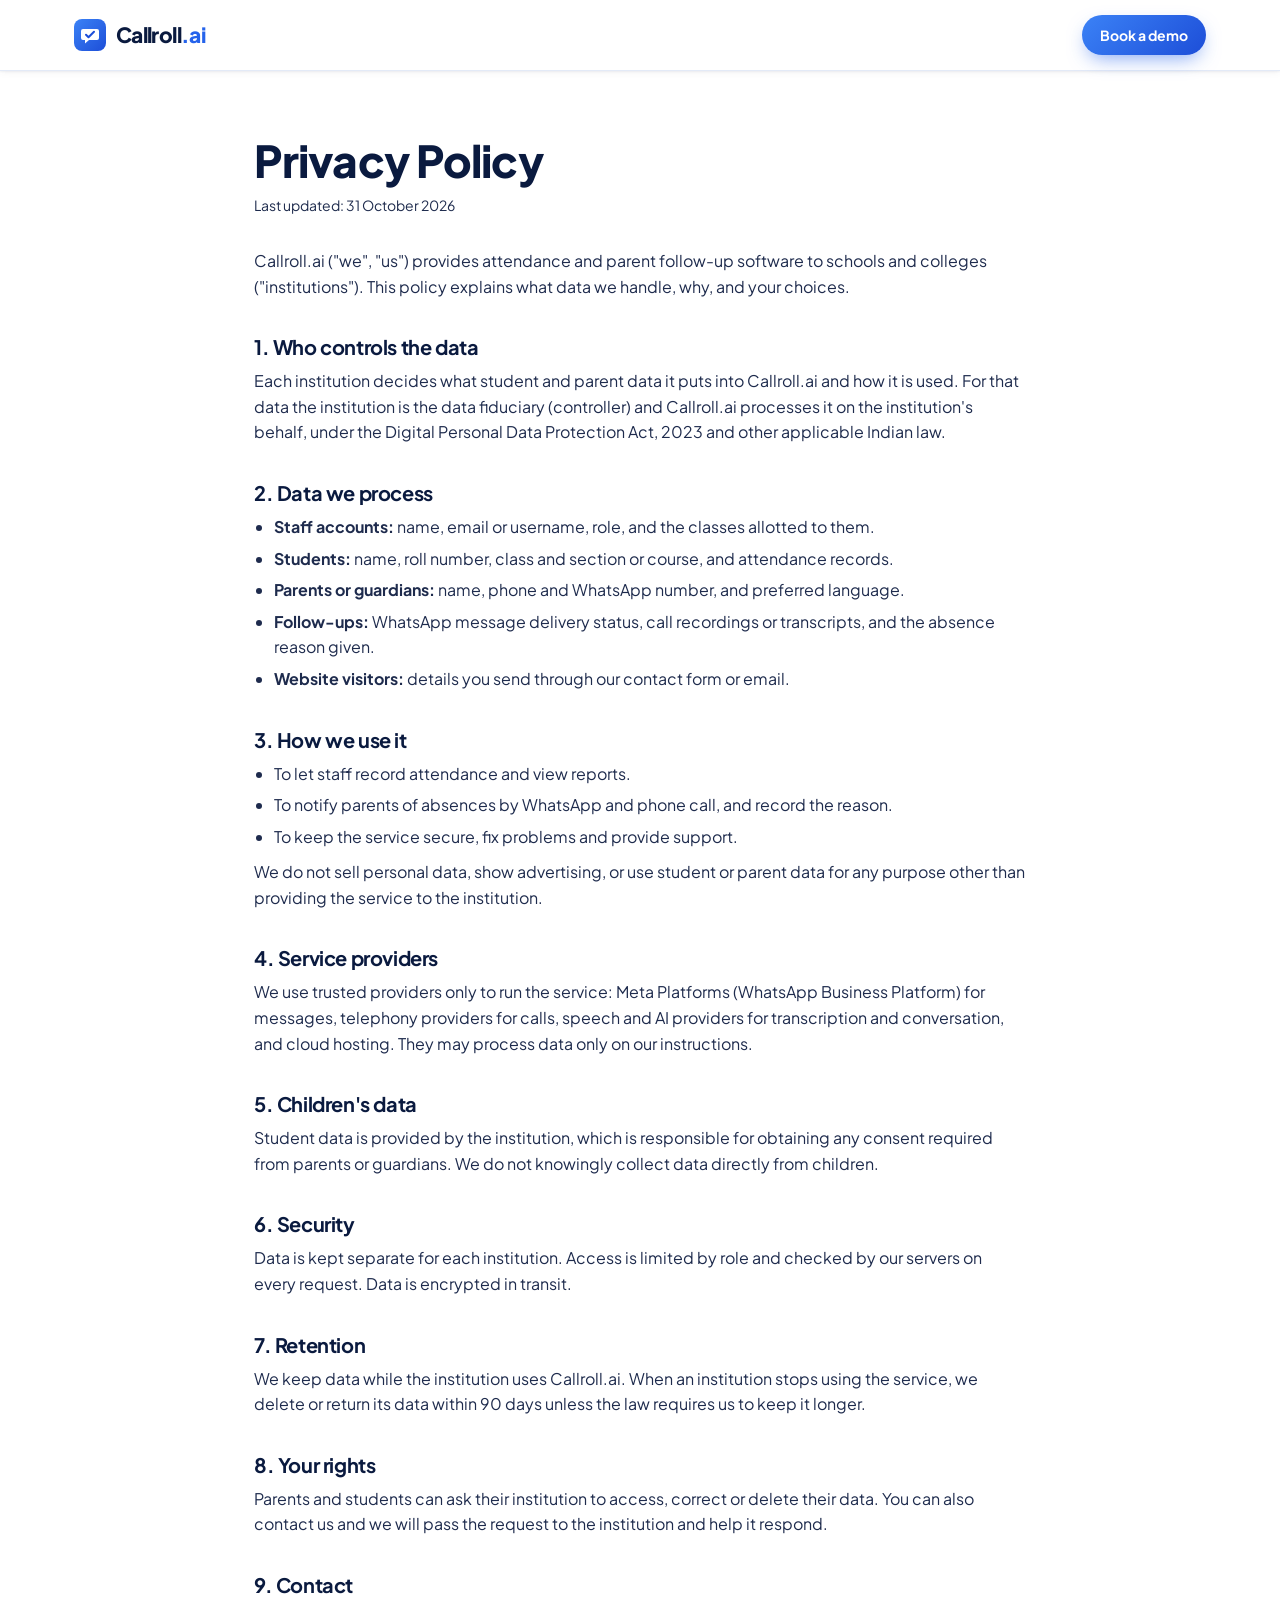
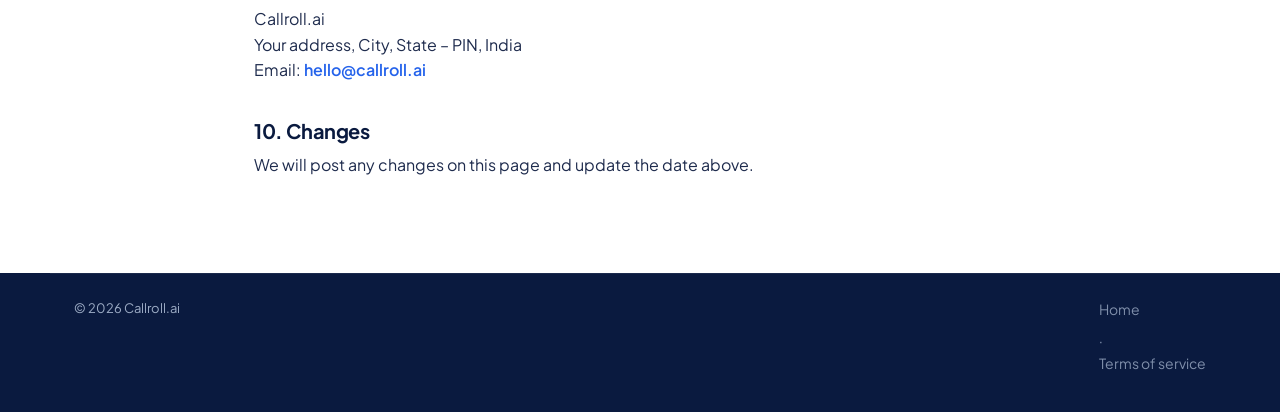
==== privacy.html @ e4a4cb66 "Add static marketing website with privacy and terms pages Co-Authored-By: Claude Opus 5.5 <noreply@a" ====
<!doctype html>
<html lang="en">
<head>
  <meta charset="utf-8">
  <meta name="viewport" content="width=device-width, initial-scale=1">
  <title>Privacy Policy — Callroll.ai</title>
  <meta name="description" content="How Callroll.ai collects, uses and protects data for schools, colleges, staff, students and parents.">
  <link rel="icon" href="favicon.svg" type="image/svg+xml">
  <link rel="preconnect" href="https://fonts.googleapis.com">
  <link rel="preconnect" href="https://fonts.gstatic.com" crossorigin>
  <link href="https://fonts.googleapis.com/css2?family=Plus+Jakarta+Sans:wght@400;500;600;700;800&display=swap" rel="stylesheet">
  <link rel="stylesheet" href="styles.css">
</head>
<body>
<header class="nav scrolled">
  <div class="container nav-inner">
    <a href="index.html" class="brand"><img src="favicon.svg" alt="" width="32" height="32"><span>Callroll<em>.ai</em></span></a>
    <a href="index.html#contact" class="btn btn-primary btn-sm">Book a demo</a>
  </div>
</header>

<main class="legal container narrow">
  <h1>Privacy Policy</h1>
  <p class="legal-date">Last updated: 31 October 2026</p>

  <p>Callroll.ai ("we", "us") provides attendance and parent follow-up software to schools and colleges ("institutions"). This policy explains what data we handle, why, and your choices.</p>

  <h2>1. Who controls the data</h2>
  <p>Each institution decides what student and parent data it puts into Callroll.ai and how it is used. For that data the institution is the data fiduciary (controller) and Callroll.ai processes it on the institution's behalf, under the Digital Personal Data Protection Act, 2023 and other applicable Indian law.</p>

  <h2>2. Data we process</h2>
  <ul>
    <li><b>Staff accounts:</b> name, email or username, role, and the classes allotted to them.</li>
    <li><b>Students:</b> name, roll number, class and section or course, and attendance records.</li>
    <li><b>Parents or guardians:</b> name, phone and WhatsApp number, and preferred language.</li>
    <li><b>Follow-ups:</b> WhatsApp message delivery status, call recordings or transcripts, and the absence reason given.</li>
    <li><b>Website visitors:</b> details you send through our contact form or email.</li>
  </ul>

  <h2>3. How we use it</h2>
  <ul>
    <li>To let staff record attendance and view reports.</li>
    <li>To notify parents of absences by WhatsApp and phone call, and record the reason.</li>
    <li>To keep the service secure, fix problems and provide support.</li>
  </ul>
  <p>We do not sell personal data, show advertising, or use student or parent data for any purpose other than providing the service to the institution.</p>

  <h2>4. Service providers</h2>
  <p>We use trusted providers only to run the service: Meta Platforms (WhatsApp Business Platform) for messages, telephony providers for calls, speech and AI providers for transcription and conversation, and cloud hosting. They may process data only on our instructions.</p>

  <h2>5. Children's data</h2>
  <p>Student data is provided by the institution, which is responsible for obtaining any consent required from parents or guardians. We do not knowingly collect data directly from children.</p>

  <h2>6. Security</h2>
  <p>Data is kept separate for each institution. Access is limited by role and checked by our servers on every request. Data is encrypted in transit.</p>

  <h2>7. Retention</h2>
  <p>We keep data while the institution uses Callroll.ai. When an institution stops using the service, we delete or return its data within 90 days unless the law requires us to keep it longer.</p>

  <h2>8. Your rights</h2>
  <p>Parents and students can ask their institution to access, correct or delete their data. You can also contact us and we will pass the request to the institution and help it respond.</p>

  <h2>9. Contact</h2>
  <p>Callroll.ai<br>
  Your address, City, State – PIN, India<br>
  Email: <a href="mailto:hello@callroll.ai">hello@callroll.ai</a></p>

  <h2>10. Changes</h2>
  <p>We will post any changes on this page and update the date above.</p>
</main>

<footer class="footer">
  <div class="container footer-bottom">
    <span>© 2026 Callroll.ai</span>
    <span><a href="index.html">Home</a> · <a href="terms.html">Terms of service</a></span>
  </div>
</footer>
</body>
</html>
---- styles.css ----
/* ============================================================
   Callroll.ai — blue & white
   ============================================================ */

:root {
  --navy: #0a1a3f;
  --ink: #1e2b4d;
  --muted: #5b6b8c;
  --line: #e3eaf7;
  --blue-900: #0b2a6f;
  --blue-700: #1d4ed8;
  --blue-600: #2563eb;
  --blue-500: #3b82f6;
  --blue-300: #93c5fd;
  --blue-100: #dbeafe;
  --blue-50: #eff6ff;
  --white: #ffffff;
  --radius: 18px;
  --radius-sm: 12px;
  --shadow-sm: 0 1px 2px rgba(10, 26, 63, .06), 0 2px 8px rgba(10, 26, 63, .04);
  --shadow: 0 10px 30px -10px rgba(29, 78, 216, .25), 0 4px 12px rgba(10, 26, 63, .06);
  --shadow-lg: 0 30px 60px -20px rgba(29, 78, 216, .35), 0 10px 24px rgba(10, 26, 63, .08);
  --ease: cubic-bezier(.2, .7, .2, 1);
  font-family: "Plus Jakarta Sans", system-ui, -apple-system, "Segoe UI", Roboto, sans-serif;
  color: var(--ink);
}

*, *::before, *::after { box-sizing: border-box; }

html { scroll-behavior: smooth; scroll-padding-top: 80px; }

body {
  margin: 0;
  background: var(--white);
  font-size: 16px;
  line-height: 1.6;
  -webkit-font-smoothing: antialiased;
  overflow-x: hidden;
}

img { max-width: 100%; display: block; }
a { color: inherit; text-decoration: none; }
h1, h2, h3, h4 { color: var(--navy); margin: 0; line-height: 1.15; letter-spacing: -.02em; }
p { margin: 0; }
button { font: inherit; cursor: pointer; }

:focus-visible { outline: 3px solid var(--blue-300); outline-offset: 2px; border-radius: 8px; }

.container { width: 100%; max-width: 1180px; margin: 0 auto; padding: 0 24px; }
.container.narrow { max-width: 820px; }

/* ---------- Buttons ---------- */

.btn {
  display: inline-flex; align-items: center; justify-content: center; gap: 8px;
  border: 0; border-radius: 999px; font-weight: 700;
  padding: 12px 22px; font-size: 15px;
  transition: transform .2s var(--ease), box-shadow .2s var(--ease), background .2s;
  white-space: nowrap;
}
.btn:hover { transform: translateY(-2px); }
.btn-sm { padding: 9px 18px; font-size: 14px; }
.btn-lg { padding: 15px 28px; font-size: 16px; }
.btn-block { width: 100%; }
.btn-primary {
  background: linear-gradient(135deg, var(--blue-500), var(--blue-700));
  color: var(--white);
  box-shadow: 0 8px 20px -6px rgba(37, 99, 235, .6);
}
.btn-primary:hover { box-shadow: 0 14px 28px -8px rgba(37, 99, 235, .7); }
.btn-primary:disabled { opacity: .5; cursor: not-allowed; transform: none; }
.btn-ghost { background: var(--white); color: var(--blue-700); box-shadow: inset 0 0 0 1.5px var(--blue-100); }
.btn-ghost:hover { box-shadow: inset 0 0 0 1.5px var(--blue-300); }
.btn-white { background: var(--white); color: var(--blue-700); }
.btn-white:hover { box-shadow: 0 12px 24px -10px rgba(0, 0, 0, .35); }

.link-btn { background: none; border: 0; color: var(--blue-600); font-weight: 600; font-size: 14px; padding: 4px 8px; }
.text-link { color: var(--blue-600); font-weight: 700; display: inline-block; margin-top: 20px; }
.text-link:hover { text-decoration: underline; }

/* ---------- Nav ---------- */

.nav {
  position: sticky; top: 0; z-index: 50;
  background: rgba(255, 255, 255, .8);
  backdrop-filter: saturate(180%) blur(14px);
  -webkit-backdrop-filter: saturate(180%) blur(14px);
  border-bottom: 1px solid transparent;
  transition: border-color .3s, box-shadow .3s;
}
.nav.scrolled { border-color: var(--line); box-shadow: var(--shadow-sm); }
.nav-inner { display: flex; align-items: center; justify-content: space-between; height: 70px; }

.brand { display: inline-flex; align-items: center; gap: 10px; font-weight: 800; font-size: 21px; color: var(--navy); letter-spacing: -.03em; }
.brand.light { color: var(--white); }

.nav-links { display: flex; align-items: center; gap: 28px; }
.nav-links a:not(.btn) { font-size: 15px; font-weight: 600; color: var(--muted); transition: color .2s; }
.nav-links a:not(.btn):hover { color: var(--blue-700); }

.nav-toggle { display: none; background: none; border: 0; width: 42px; height: 42px; padding: 10px; flex-direction: column; justify-content: space-between; }
.nav-toggle span { display: block; height: 2px; background: var(--navy); border-radius: 2px; transition: transform .3s, opacity .3s; }
.nav-toggle[aria-expanded="true"] span:nth-child(1) { transform: translateY(9px) rotate(45deg); }
.nav-toggle[aria-expanded="true"] span:nth-child(2) { opacity: 0; }
.nav-toggle[aria-expanded="true"] span:nth-child(3) { transform: translateY(-9px) rotate(-45deg); }

/* ---------- Hero ---------- */

.hero { position: relative; padding: 72px 0 96px; overflow: hidden; }
.hero-bg {
  position: absolute; inset: 0; z-index: -1;
  background:
    radial-gradient(600px 400px at 85% 20%, rgba(59, 130, 246, .18), transparent 70%),
    radial-gradient(500px 360px at 10% 90%, rgba(147, 197, 253, .25), transparent 70%),
    linear-gradient(var(--white), var(--blue-50));
}
.hero-bg::after {
  content: ""; position: absolute; inset: 0;
  background-image:
    linear-gradient(rgba(29, 78, 216, .06) 1px, transparent 1px),
    linear-gradient(90deg, rgba(29, 78, 216, .06) 1px, transparent 1px);
  background-size: 44px 44px;
  mask-image: radial-gradient(ellipse at 60% 40%, #000 30%, transparent 75%);
  -webkit-mask-image: radial-gradient(ellipse at 60% 40%, #000 30%, transparent 75%);
}

.hero-grid { display: grid; grid-template-columns: 1.1fr .9fr; gap: 56px; align-items: center; }

.eyebrow {
  display: inline-flex; align-items: center; gap: 8px;
  padding: 7px 14px; border-radius: 999px;
  background: var(--white); color: var(--blue-700);
  font-size: 13px; font-weight: 700; letter-spacing: .02em;
  box-shadow: inset 0 0 0 1px var(--blue-100), var(--shadow-sm);
}
.eyebrow .dot { width: 8px; height: 8px; border-radius: 50%; background: var(--blue-500); box-shadow: 0 0 0 0 rgba(59, 130, 246, .6); animation: pulse 2s infinite; }

.hero h1 { font-size: clamp(38px, 5.6vw, 64px); font-weight: 800; margin: 22px 0 20px; letter-spacing: -.035em; }
.grad { background: linear-gradient(120deg, var(--blue-500), var(--blue-700) 60%, var(--blue-900)); -webkit-background-clip: text; background-clip: text; color: transparent; }
.lead { font-size: 18px; color: var(--muted); max-width: 540px; }

.hero-actions { display: flex; flex-wrap: wrap; gap: 12px; margin: 32px 0 28px; }

.hero-points { list-style: none; padding: 0; margin: 0; display: grid; gap: 10px; }
.hero-points li { display: flex; align-items: center; gap: 10px; font-size: 15px; font-weight: 600; color: var(--ink); }
.hero-points svg { width: 20px; height: 20px; flex: none; padding: 3px; border-radius: 50%; background: var(--blue-100); fill: none; stroke: var(--blue-700); stroke-width: 3; stroke-linecap: round; stroke-linejoin: round; }

/* Phone */

.hero-visual { position: relative; display: flex; justify-content: center; padding: 30px 0; }

.phone {
  width: 300px; border-radius: 42px; padding: 12px;
  background: var(--navy);
  box-shadow: var(--shadow-lg), inset 0 0 0 2px #1f3466;
  position: relative;
}
.phone-notch { position: absolute; top: 18px; left: 50%; transform: translateX(-50%); width: 90px; height: 22px; background: var(--navy); border-radius: 999px; z-index: 2; }
.phone-head {
  display: flex; align-items: center; gap: 10px;
  background: var(--blue-700); color: var(--white);
  padding: 44px 16px 14px; border-radius: 32px 32px 0 0;
}
.phone-head img { border-radius: 50%; background: var(--white); }
.phone-head strong { display: block; font-size: 14px; }
.phone-head small { font-size: 11px; opacity: .8; }
.phone-body {
  background: var(--blue-50);
  background-image: radial-gradient(rgba(29, 78, 216, .07) 1px, transparent 1px);
  background-size: 14px 14px;
  border-radius: 0 0 32px 32px;
  padding: 14px 12px 22px; min-height: 380px;
  display: flex; flex-direction: column; gap: 10px;
}
.chat-day { align-self: center; font-size: 11px; font-weight: 700; color: var(--muted); background: var(--white); padding: 3px 10px; border-radius: 999px; }

.bubble {
  max-width: 88%; padding: 10px 12px 18px; border-radius: 14px;
  font-size: 13px; line-height: 1.45; position: relative;
  box-shadow: var(--shadow-sm);
}
.bubble.in { align-self: flex-start; background: var(--white); border-top-left-radius: 4px; }
.bubble.out { align-self: flex-end; background: var(--blue-600); color: var(--white); border-top-right-radius: 4px; }
.bubble .meta { position: absolute; right: 10px; bottom: 4px; font-size: 10px; opacity: .7; }
.bubble .ticks { color: var(--blue-500); font-weight: 700; }
.bubble.out .meta { opacity: .85; }

.call-card {
  display: flex; align-items: center; gap: 10px;
  background: var(--white); border-radius: 16px; padding: 10px 12px;
  box-shadow: var(--shadow);
}
.call-avatar { position: relative; width: 38px; height: 38px; border-radius: 50%; background: var(--blue-600); display: grid; place-items: center; flex: none; }
.call-avatar svg { width: 18px; height: 18px; fill: var(--white); position: relative; z-index: 1; }
.ring { position: absolute; inset: 0; border-radius: 50%; border: 2px solid var(--blue-500); animation: ring 1.6s infinite; }
.call-text strong { display: block; font-size: 13px; color: var(--navy); }
.call-text small { font-size: 11px; color: var(--muted); }
.wave { margin-left: auto; display: flex; align-items: center; gap: 3px; height: 22px; }
.wave i { width: 3px; height: 100%; background: var(--blue-500); border-radius: 3px; animation: wave 1s infinite ease-in-out; }
.wave i:nth-child(2) { animation-delay: .1s; }
.wave i:nth-child(3) { animation-delay: .2s; }
.wave i:nth-child(4) { animation-delay: .3s; }
.wave i:nth-child(5) { animation-delay: .4s; }

.float-card {
  position: absolute; z-index: 3;
  display: flex; align-items: center; gap: 10px;
  background: var(--white); border-radius: 14px; padding: 10px 14px;
  box-shadow: var(--shadow);
}
.float-card strong { display: block; font-size: 13px; color: var(--navy); }
.float-card small { font-size: 12px; color: var(--muted); }
.fc-icon { width: 34px; height: 34px; border-radius: 10px; background: var(--blue-100); color: var(--blue-700); display: grid; place-items: center; font-weight: 800; font-size: 13px; }
.fc-icon.check { background: var(--blue-600); color: var(--white); font-size: 16px; }
.float-a { top: 0; left: -40px; }
.float-b { bottom: 0; right: -40px; }

/* Sequenced items (hero loop) */
[data-seq] { transition: opacity .5s var(--ease), transform .5s var(--ease); }
.hero-visual.playing [data-seq] { opacity: 0; transform: translateY(12px) scale(.98); }
.hero-visual.playing [data-seq].shown { opacity: 1; transform: none; }

/* ---------- Sections ---------- */

.section { padding: 104px 0; position: relative; }
.section-tint { background: var(--blue-50); }
.section-dark {
  background:
    radial-gradient(700px 400px at 90% 0%, rgba(59, 130, 246, .35), transparent 70%),
    radial-gradient(600px 400px at 0% 100%, rgba(37, 99, 235, .3), transparent 70%),
    var(--navy);
  color: var(--blue-100);
}

.section-head { text-align: center; max-width: 720px; margin: 0 auto 56px; }
.section-head h2 { font-size: clamp(30px, 4vw, 44px); font-weight: 800; }
.section-head p { margin-top: 14px; font-size: 18px; color: var(--muted); }
.section-head.light h2 { color: var(--white); }
.section-head.light p { color: var(--blue-100); }
.kicker { display: inline-block; font-size: 13px; font-weight: 800; letter-spacing: .12em; text-transform: uppercase; color: var(--blue-600); margin-bottom: 14px; }
.section-head.light .kicker { color: var(--blue-300); }

.pill { display: inline-flex; align-items: center; padding: 3px 10px; border-radius: 999px; font-size: 12px; font-weight: 700; background: var(--blue-50); color: var(--blue-700); box-shadow: inset 0 0 0 1px var(--blue-100); }
.pill.on { background: var(--blue-600); color: var(--white); box-shadow: none; }
.muted { color: var(--muted); }

/* ---------- Switch (segmented) ---------- */

.switch {
  position: relative; display: inline-grid; grid-auto-flow: column; grid-auto-columns: 1fr;
  background: var(--white); border-radius: 999px; padding: 5px;
  box-shadow: inset 0 0 0 1px var(--line), var(--shadow-sm);
  margin: 0 auto 36px;
}
.switch button { position: relative; z-index: 1; border: 0; background: none; padding: 10px 22px; border-radius: 999px; font-weight: 700; font-size: 15px; color: var(--muted); transition: color .3s; }
.switch button.active { color: var(--white); }
.switch-pill { position: absolute; top: 5px; bottom: 5px; left: 5px; width: calc(50% - 5px); border-radius: 999px; background: linear-gradient(135deg, var(--blue-500), var(--blue-700)); transition: transform .4s var(--ease); box-shadow: 0 6px 14px -4px rgba(37, 99, 235, .55); }
.switch.right .switch-pill { transform: translateX(100%); }
.switch.wide button { min-width: 140px; }

.compare, .portals { text-align: center; }

/* ---------- Before / after ---------- */

.compare-grid { display: grid; grid-template-columns: repeat(3, 1fr); gap: 20px; text-align: left; animation: fadeUp .5s var(--ease); }
.compare-item { background: var(--white); border-radius: var(--radius); padding: 28px; box-shadow: var(--shadow-sm); border: 1px solid var(--line); }
.ci-num { display: block; font-size: 30px; font-weight: 800; color: var(--muted); letter-spacing: -.02em; margin-bottom: 8px; }
.compare-item p { color: var(--muted); }
.compare-item.good { border-color: var(--blue-100); box-shadow: var(--shadow); }
.compare-item.good .ci-num { color: var(--blue-700); }
.compare-item.good p { color: var(--ink); }
.is-hidden { display: none !important; }

/* ---------- Workflow ---------- */

.flow { display: grid; grid-template-columns: 340px 1fr; gap: 28px; align-items: stretch; }
.flow-steps { display: grid; gap: 12px; align-content: start; }
.flow-step {
  position: relative; overflow: hidden;
  display: flex; align-items: center; gap: 14px; text-align: left;
  background: var(--white); border: 1px solid var(--line); border-radius: var(--radius-sm);
  padding: 16px 18px; transition: border-color .3s, box-shadow .3s, transform .3s var(--ease);
}
.flow-step:hover { transform: translateX(4px); }
.flow-step.active { border-color: var(--blue-300); box-shadow: var(--shadow); }
.fs-num { width: 36px; height: 36px; flex: none; border-radius: 10px; display: grid; place-items: center; font-weight: 800; background: var(--blue-50); color: var(--blue-700); transition: background .3s, color .3s; }
.flow-step.active .fs-num { background: var(--blue-600); color: var(--white); }
.fs-text strong { display: block; color: var(--navy); font-size: 16px; }
.fs-text small { color: var(--muted); font-size: 13px; }
.fs-bar { position: absolute; left: 0; bottom: 0; height: 3px; width: 100%; background: transparent; }
.fs-bar i { display: block; height: 100%; width: 0; background: linear-gradient(90deg, var(--blue-500), var(--blue-700)); }
.flow-step.active .fs-bar i { animation: fill var(--step-ms, 5000ms) linear forwards; }
.flow.paused .flow-step.active .fs-bar i { animation: none; width: 100%; }

.flow-stage { position: relative; background: linear-gradient(160deg, var(--blue-50), var(--white)); border: 1px solid var(--line); border-radius: 24px; padding: 36px; min-height: 380px; overflow: hidden; }
.flow-panel { display: none; grid-template-columns: 1fr 1fr; gap: 32px; align-items: center; height: 100%; }
.flow-panel.active { display: grid; animation: fadeUp .5s var(--ease); }
.panel-copy h3 { font-size: 24px; font-weight: 800; margin-bottom: 12px; }
.panel-copy p { color: var(--muted); }

.mock { background: var(--white); border-radius: var(--radius); box-shadow: var(--shadow); padding: 18px; border: 1px solid var(--line); }
.mock-top { display: flex; justify-content: space-between; align-items: baseline; margin-bottom: 12px; }
.mock-top strong { color: var(--navy); }
.mock-top span { font-size: 12px; color: var(--muted); }

.reg-row { display: flex; justify-content: space-between; align-items: center; padding: 10px 0; border-top: 1px solid var(--line); font-size: 14px; font-weight: 600; }
.st { font-style: normal; font-size: 12px; font-weight: 700; padding: 3px 10px; border-radius: 999px; }
.st.p { background: var(--blue-50); color: var(--blue-700); }
.st.a { background: var(--blue-700); color: var(--white); }
.st.l { background: var(--blue-100); color: var(--blue-900); }
.mock-save { margin-top: 12px; text-align: center; padding: 10px; border-radius: 10px; background: var(--blue-600); color: var(--white); font-weight: 700; font-size: 14px; }

.mock-wa { background: var(--blue-50); }
.bubble.static { max-width: 100%; }
.wa-status { display: flex; gap: 6px; margin-top: 14px; }

.mock-call { display: flex; flex-direction: column; align-items: center; gap: 18px; }
.call-big { position: relative; width: 72px; height: 72px; border-radius: 50%; background: var(--blue-600); display: grid; place-items: center; }
.call-big svg { width: 30px; height: 30px; fill: var(--white); position: relative; z-index: 1; }
.ring.big { border-width: 3px; }
.script { width: 100%; display: grid; gap: 8px; font-size: 14px; }
.script p { padding: 10px 12px; border-radius: 12px; }
.script .ai { background: var(--blue-50); }
.script .pa { background: var(--blue-600); color: var(--white); }

.dash-row { display: flex; justify-content: space-between; align-items: center; gap: 12px; padding: 12px 0; border-top: 1px solid var(--line); }
.dash-row b { display: block; font-size: 14px; color: var(--navy); }
.dash-row small { font-size: 12px; color: var(--muted); }
.dash-reason { display: flex; flex-direction: column; align-items: flex-end; gap: 4px; font-size: 13px; font-weight: 600; text-align: right; }

/* ---------- Live demo ---------- */

.demo { display: grid; grid-template-columns: .85fr 1.15fr; gap: 24px; }
.demo-card { background: var(--white); color: var(--ink); border-radius: 24px; padding: 24px; box-shadow: 0 30px 60px -20px rgba(0, 0, 0, .5); }
.demo-head { display: flex; justify-content: space-between; align-items: center; margin-bottom: 16px; }
.demo-head strong { display: block; color: var(--navy); font-size: 18px; }
.demo-head small { color: var(--muted); font-size: 13px; }
.demo-stats { display: flex; gap: 8px; }
.demo-stats span { background: var(--blue-50); padding: 6px 12px; border-radius: 10px; font-size: 13px; color: var(--muted); }
.demo-stats b { color: var(--blue-700); font-size: 16px; }

.demo-register { list-style: none; padding: 0; margin: 0 0 16px; display: grid; gap: 8px; }
.demo-register button {
  width: 100%; display: flex; align-items: center; justify-content: space-between; gap: 10px;
  padding: 12px 14px; border-radius: 12px; border: 1px solid var(--line); background: var(--white);
  text-align: left; transition: all .2s var(--ease);
}
.demo-register button:hover { border-color: var(--blue-300); }
.demo-register button[aria-pressed="true"] { background: var(--blue-50); border-color: var(--blue-500); }
.demo-register button:disabled { cursor: default; }
.who { display: flex; align-items: center; gap: 10px; }
.avatar { width: 34px; height: 34px; border-radius: 50%; display: grid; place-items: center; font-size: 13px; font-weight: 800; background: var(--blue-100); color: var(--blue-700); flex: none; }
.who b { display: block; font-size: 14px; color: var(--navy); }
.who small { font-size: 12px; color: var(--muted); }
.toggle-st { font-size: 12px; font-weight: 700; padding: 4px 12px; border-radius: 999px; background: var(--blue-50); color: var(--blue-700); min-width: 70px; text-align: center; transition: all .2s; }
[aria-pressed="true"] .toggle-st { background: var(--blue-700); color: var(--white); }

.demo-hint { text-align: center; font-size: 13px; color: var(--muted); margin-top: 10px; min-height: 20px; }
.demo-note { text-align: center; font-size: 13px; color: var(--blue-300); margin-top: 20px; }

.demo-cases { list-style: none; padding: 0; margin: 0; display: grid; gap: 10px; }
.demo-empty { text-align: center; color: var(--muted); padding: 60px 20px; border: 2px dashed var(--line); border-radius: 16px; font-size: 14px; }

.case { border: 1px solid var(--line); border-radius: 16px; padding: 14px 16px; animation: fadeUp .4s var(--ease); }
.case-top { display: flex; justify-content: space-between; align-items: center; gap: 10px; }
.case-status { font-size: 12px; font-weight: 700; padding: 4px 10px; border-radius: 999px; background: var(--blue-50); color: var(--blue-700); white-space: nowrap; display: inline-flex; align-items: center; gap: 6px; }
.case-status.live::before { content: ""; width: 7px; height: 7px; border-radius: 50%; background: var(--blue-500); animation: pulse 1.4s infinite; }
.case-status.done { background: var(--blue-600); color: var(--white); }
.case-status.warn { background: var(--white); color: var(--blue-900); box-shadow: inset 0 0 0 1.5px var(--blue-300); }

.track { display: grid; grid-template-columns: repeat(4, 1fr); gap: 6px; margin: 12px 0 4px; }
.track span { height: 6px; border-radius: 6px; background: var(--line); position: relative; overflow: hidden; }
.track span.on::after { content: ""; position: absolute; inset: 0; background: linear-gradient(90deg, var(--blue-500), var(--blue-700)); animation: grow .5s var(--ease); transform-origin: left; }
.track-labels { display: grid; grid-template-columns: repeat(4, 1fr); gap: 6px; font-size: 11px; color: var(--muted); font-weight: 600; }

.case-result { margin-top: 12px; padding: 12px; background: var(--blue-50); border-radius: 12px; font-size: 13px; animation: fadeUp .4s var(--ease); }
.case-result q { display: block; font-style: italic; color: var(--ink); }
.case-result small { display: block; color: var(--muted); margin-top: 4px; }
.case-result b { color: var(--blue-700); }
.case-result .btn { margin-top: 10px; }

/* ---------- Features ---------- */

.features { display: grid; grid-template-columns: repeat(4, 1fr); gap: 20px; }
.feature {
  background: var(--white); border: 1px solid var(--line); border-radius: var(--radius);
  padding: 26px; transition: transform .3s var(--ease), box-shadow .3s, border-color .3s;
}
.feature:hover { transform: translateY(-6px); box-shadow: var(--shadow); border-color: var(--blue-100); }
.f-icon { width: 48px; height: 48px; border-radius: 14px; display: grid; place-items: center; background: linear-gradient(135deg, var(--blue-50), var(--blue-100)); margin-bottom: 18px; transition: background .3s; }
.f-icon svg { width: 24px; height: 24px; fill: none; stroke: var(--blue-700); stroke-width: 2; stroke-linecap: round; stroke-linejoin: round; transition: stroke .3s; }
.feature:hover .f-icon { background: linear-gradient(135deg, var(--blue-500), var(--blue-700)); }
.feature:hover .f-icon svg { stroke: var(--white); }
.feature h3 { font-size: 18px; font-weight: 700; margin-bottom: 8px; }
.feature p { color: var(--muted); font-size: 15px; }

/* ---------- Portals & roles ---------- */

.portal-card { max-width: 820px; margin: 0 auto; background: var(--white); border-radius: 24px; padding: 12px 32px; box-shadow: var(--shadow); text-align: left; animation: fadeUp .5s var(--ease); }
.portal-card dl { margin: 0; }
.portal-card dl > div { display: grid; grid-template-columns: 200px 1fr; gap: 20px; padding: 18px 0; border-top: 1px solid var(--line); align-items: center; }
.portal-card dl > div:first-child { border-top: 0; }
.portal-card dt { font-weight: 700; color: var(--muted); font-size: 14px; }
.portal-card dd { margin: 0; font-weight: 600; color: var(--navy); display: flex; flex-wrap: wrap; gap: 6px; }

.roles { display: grid; grid-template-columns: repeat(3, 1fr); gap: 20px; margin-top: 64px; }
.role { background: var(--white); border-radius: var(--radius); padding: 28px; border: 1px solid var(--line); }
.role-tag { display: inline-block; font-size: 12px; font-weight: 800; text-transform: uppercase; letter-spacing: .08em; color: var(--blue-700); background: var(--blue-50); padding: 5px 10px; border-radius: 8px; margin-bottom: 14px; }
.role h3 { font-size: 20px; margin-bottom: 14px; }
.role ul { list-style: none; padding: 0; margin: 0; display: grid; gap: 10px; }
.role li { position: relative; padding-left: 24px; color: var(--muted); font-size: 15px; }
.role li::before { content: ""; position: absolute; left: 0; top: 8px; width: 12px; height: 7px; border-left: 2.5px solid var(--blue-600); border-bottom: 2.5px solid var(--blue-600); transform: rotate(-45deg); }

/* ---------- Trust ---------- */

.trust { display: grid; grid-template-columns: .9fr 1.1fr; gap: 56px; align-items: center; }
.trust-copy h2 { font-size: clamp(30px, 4vw, 42px); font-weight: 800; margin-bottom: 14px; }
.trust-copy p { color: var(--muted); font-size: 18px; }
.trust-list { list-style: none; padding: 0; margin: 0; display: grid; grid-template-columns: 1fr 1fr; gap: 16px; }
.trust-list li { background: linear-gradient(160deg, var(--blue-50), var(--white)); border: 1px solid var(--line); border-radius: var(--radius); padding: 22px; }
.trust-list b { display: block; color: var(--navy); margin-bottom: 6px; }
.trust-list span { color: var(--muted); font-size: 14px; }

/* ---------- FAQ ---------- */

.faq { display: grid; gap: 12px; }
.faq details { background: var(--white); border: 1px solid var(--line); border-radius: 16px; padding: 0 22px; transition: box-shadow .3s, border-color .3s; }
.faq details[open] { box-shadow: var(--shadow); border-color: var(--blue-100); }
.faq summary { list-style: none; cursor: pointer; padding: 20px 0; font-weight: 700; color: var(--navy); display: flex; justify-content: space-between; align-items: center; gap: 16px; }
.faq summary::-webkit-details-marker { display: none; }
.faq summary::after { content: "+"; flex: none; width: 28px; height: 28px; border-radius: 50%; display: grid; place-items: center; background: var(--blue-50); color: var(--blue-700); font-size: 20px; font-weight: 600; transition: transform .3s var(--ease), background .3s, color .3s; }
.faq details[open] summary::after { transform: rotate(45deg); background: var(--blue-600); color: var(--white); }
.faq details p { padding: 0 0 20px; color: var(--muted); }

/* ---------- CTA ---------- */

.cta {
  display: grid; grid-template-columns: 1fr 1fr; gap: 48px; align-items: center;
  border-radius: 32px; padding: 56px;
  background:
    radial-gradient(500px 300px at 100% 0%, rgba(147, 197, 253, .35), transparent 70%),
    linear-gradient(135deg, var(--blue-600), var(--blue-900));
  color: var(--blue-100);
  box-shadow: var(--shadow-lg);
}
.cta h2 { color: var(--white); font-size: clamp(28px, 3.6vw, 40px); font-weight: 800; margin-bottom: 14px; }
.cta-copy > p { font-size: 18px; }
.contact-lines { list-style: none; padding: 0; margin: 28px 0 0; display: grid; gap: 12px; }
.contact-lines li { display: flex; align-items: center; gap: 12px; font-weight: 600; color: var(--white); }
.contact-lines svg { width: 38px; height: 38px; padding: 9px; border-radius: 12px; background: rgba(255, 255, 255, .12); fill: none; stroke: var(--white); stroke-width: 2; stroke-linecap: round; stroke-linejoin: round; }
.contact-lines a:hover { text-decoration: underline; }

.cta-form { background: rgba(255, 255, 255, .1); border: 1px solid rgba(255, 255, 255, .2); border-radius: 24px; padding: 28px; display: grid; gap: 14px; backdrop-filter: blur(6px); }
.field-row { display: grid; grid-template-columns: 1fr 1fr; gap: 14px; }
.cta-form label { display: grid; gap: 6px; font-size: 13px; font-weight: 700; color: var(--white); }
.cta-form input, .cta-form select {
  font: inherit; font-size: 15px; font-weight: 500; color: var(--navy);
  width: 100%; padding: 12px 14px; border-radius: 12px; border: 2px solid transparent; background: var(--white);
  transition: border-color .2s;
}
.cta-form input:focus, .cta-form select:focus { outline: none; border-color: var(--blue-300); }
.cta-form input.invalid { border-color: #fca5a5; }
.form-note { font-size: 13px; text-align: center; color: var(--blue-100); }

/* ---------- Footer ---------- */

.footer { background: var(--navy); color: var(--blue-100); padding: 64px 0 28px; }
.footer-grid { display: grid; grid-template-columns: 1.4fr 1fr 1fr 1.2fr; gap: 32px; }
.footer h4 { color: var(--white); font-size: 14px; margin-bottom: 14px; }
.footer a:not(.brand) { display: block; font-size: 14px; color: var(--blue-100); opacity: .8; margin-bottom: 10px; transition: opacity .2s; }
.footer a:not(.brand):hover { opacity: 1; }
.footer address { font-style: normal; font-size: 14px; opacity: .8; }
.footer-tag { margin-top: 12px; font-size: 14px; opacity: .8; }
.footer-bottom { display: flex; justify-content: space-between; flex-wrap: wrap; gap: 10px; margin-top: 48px; padding-top: 24px; border-top: 1px solid rgba(255, 255, 255, .1); font-size: 13px; opacity: .7; }

/* ---------- Reveal on scroll ---------- */

.reveal { opacity: 0; transform: translateY(24px); transition: opacity .7s var(--ease), transform .7s var(--ease); }
.reveal.visible { opacity: 1; transform: none; }

/* ---------- Animations ---------- */

@keyframes pulse { 0% { box-shadow: 0 0 0 0 rgba(59, 130, 246, .6); } 70% { box-shadow: 0 0 0 8px rgba(59, 130, 246, 0); } 100% { box-shadow: 0 0 0 0 rgba(59, 130, 246, 0); } }
@keyframes ring { 0% { transform: scale(1); opacity: .9; } 100% { transform: scale(1.8); opacity: 0; } }
@keyframes wave { 0%, 100% { transform: scaleY(.3); } 50% { transform: scaleY(1); } }
@keyframes fadeUp { from { opacity: 0; transform: translateY(12px); } to { opacity: 1; transform: none; } }
@keyframes fill { from { width: 0; } to { width: 100%; } }
@keyframes grow { from { transform: scaleX(0); } to { transform: scaleX(1); } }

@media (prefers-reduced-motion: reduce) {
  *, *::before, *::after { animation-duration: .01ms !important; animation-iteration-count: 1 !important; transition-duration: .01ms !important; }
  html { scroll-behavior: auto; }
  .reveal { opacity: 1; transform: none; }
}

/* ---------- Responsive ---------- */

@media (max-width: 1024px) {
  .features { grid-template-columns: repeat(2, 1fr); }
  .flow { grid-template-columns: 1fr; }
  .flow-steps { grid-template-columns: repeat(4, 1fr); }
  .flow-step { flex-direction: column; align-items: flex-start; gap: 10px; }
  .flow-step:hover { transform: none; }
  .fs-text small { display: none; }
}

@media (max-width: 900px) {
  .nav-toggle { display: flex; }
  .nav-links {
    position: absolute; top: 70px; left: 0; right: 0;
    flex-direction: column; align-items: stretch; gap: 0;
    background: var(--white); border-bottom: 1px solid var(--line); box-shadow: var(--shadow);
    padding: 8px 24px 20px;
    transform: translateY(-8px); opacity: 0; pointer-events: none; transition: all .25s var(--ease);
  }
  .nav-links.open { transform: none; opacity: 1; pointer-events: auto; }
  .nav-links a:not(.btn) { padding: 14px 0; border-bottom: 1px solid var(--line); }
  .nav-cta { margin-top: 16px; }

  .hero { padding: 48px 0 72px; }
  .hero-grid { grid-template-columns: 1fr; gap: 40px; }
  .hero-copy { text-align: center; }
  .lead { margin: 0 auto; }
  .hero-actions { justify-content: center; }
  .hero-points { justify-items: center; }

  .compare-grid, .roles { grid-template-columns: 1fr; }
  .flow-panel { grid-template-columns: 1fr; }
  .demo { grid-template-columns: 1fr; }
  .trust { grid-template-columns: 1fr; gap: 32px; }
  .cta { grid-template-columns: 1fr; padding: 36px 28px; gap: 32px; }
  .footer-grid { grid-template-columns: 1fr 1fr; }
}

@media (max-width: 600px) {
  .container { padding: 0 16px; }
  .section { padding: 72px 0; }
  .section-head { margin-bottom: 40px; }
  .hero-actions .btn { width: 100%; }
  .phone { width: 270px; }
  .float-a { left: 0; top: 0; }
  .float-b { right: 0; bottom: 0; }
  .flow-steps { grid-template-columns: 1fr 1fr; }
  .flow-stage { padding: 22px; }
  .features, .trust-list, .field-row { grid-template-columns: 1fr; }
  .portal-card { padding: 8px 20px; }
  .portal-card dl > div { grid-template-columns: 1fr; gap: 6px; }
  .switch button { padding: 10px 14px; font-size: 14px; }
  .switch.wide button { min-width: 0; }
  .cta { border-radius: 24px; padding: 28px 18px; }
  .cta-form { padding: 20px; }
  .footer-grid { grid-template-columns: 1fr; }
  .track-labels { font-size: 10px; }
}

/* ---------- Legal pages ---------- */

.legal { padding-top: 64px; padding-bottom: 96px; }
.legal h1 { font-size: clamp(32px, 4vw, 44px); font-weight: 800; }
.legal-date { color: var(--muted); margin: 8px 0 32px; font-size: 14px; }
.legal h2 { font-size: 20px; margin: 36px 0 10px; }
.legal p, .legal li { color: var(--ink); }
.legal ul { padding-left: 20px; display: grid; gap: 6px; margin: 10px 0; }
.legal a { color: var(--blue-600); font-weight: 600; }
.legal + .footer { padding-top: 0; }
.legal + .footer .footer-bottom { margin-top: 0; }
.footer-bottom a { color: var(--blue-100); }

/* ".ai" in the wordmark */
.brand em { font-style: normal; color: var(--blue-600); }
.brand.light em { color: var(--blue-300); }
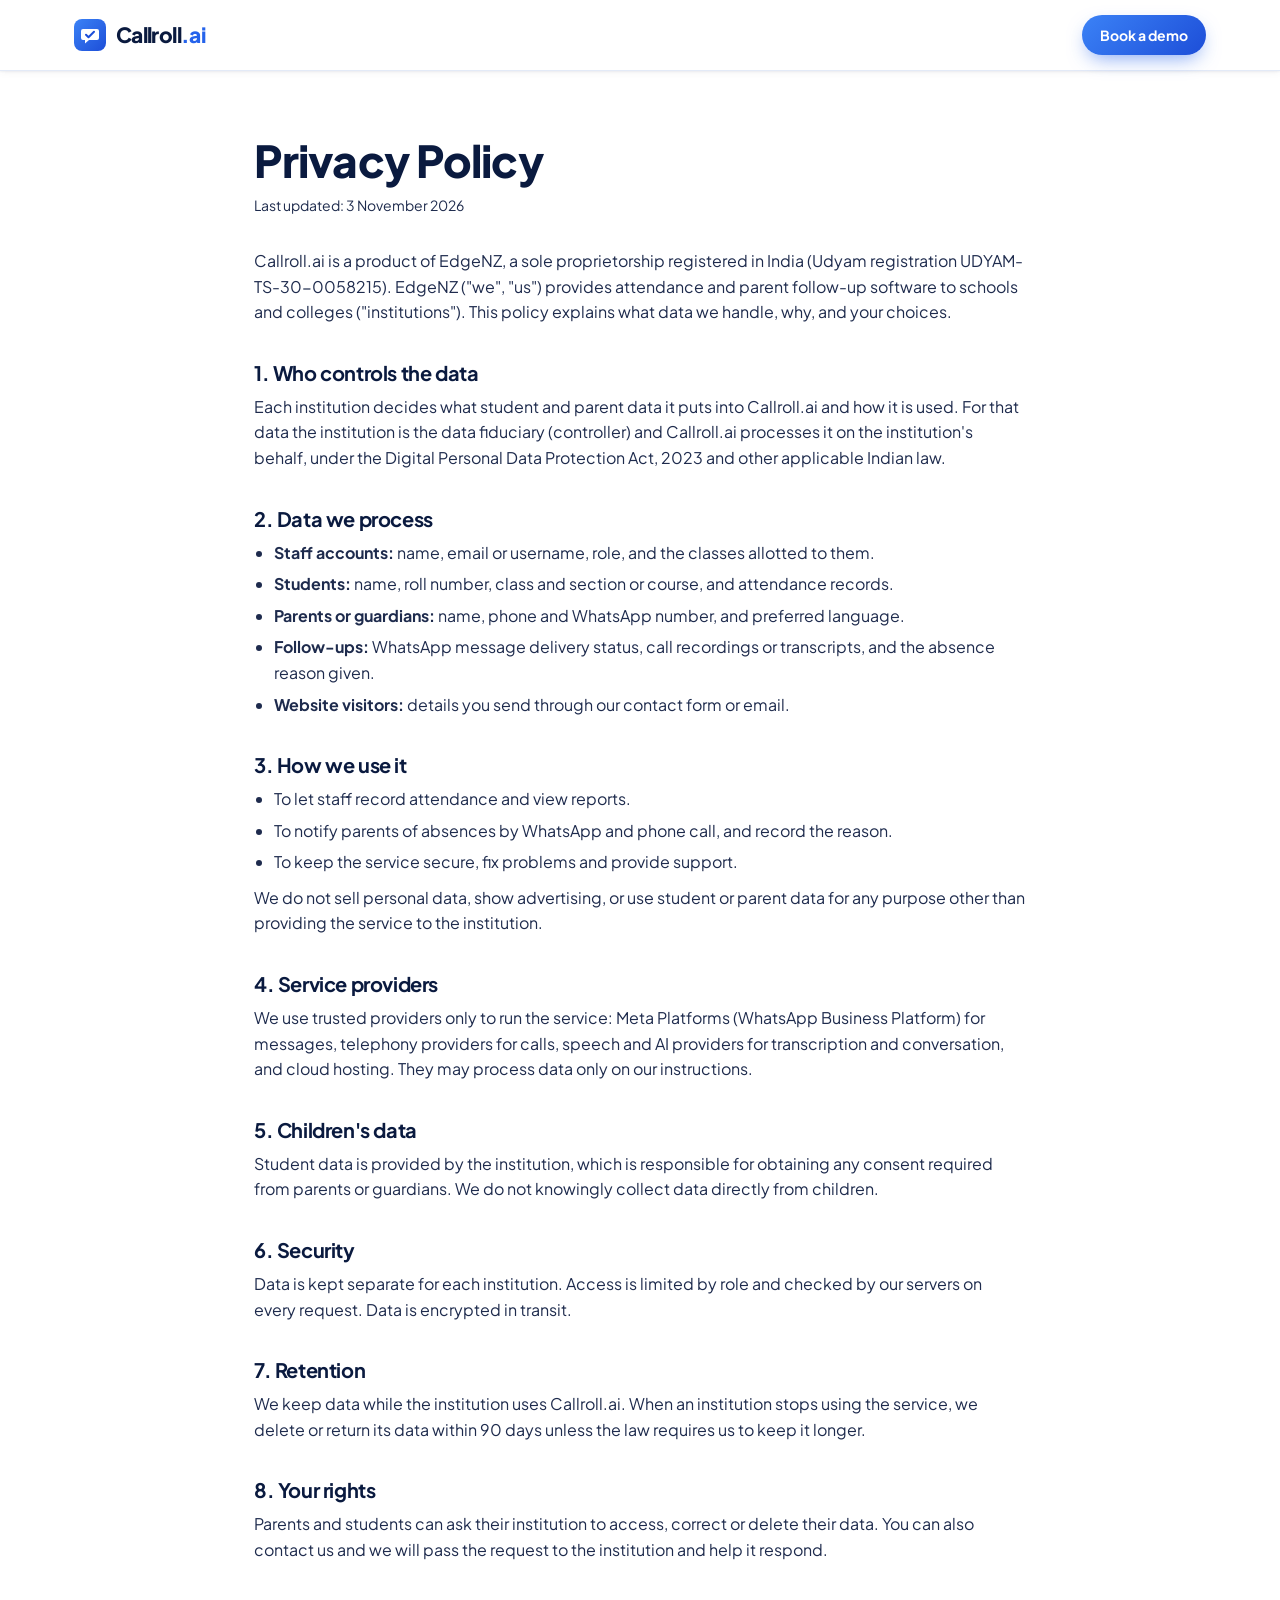
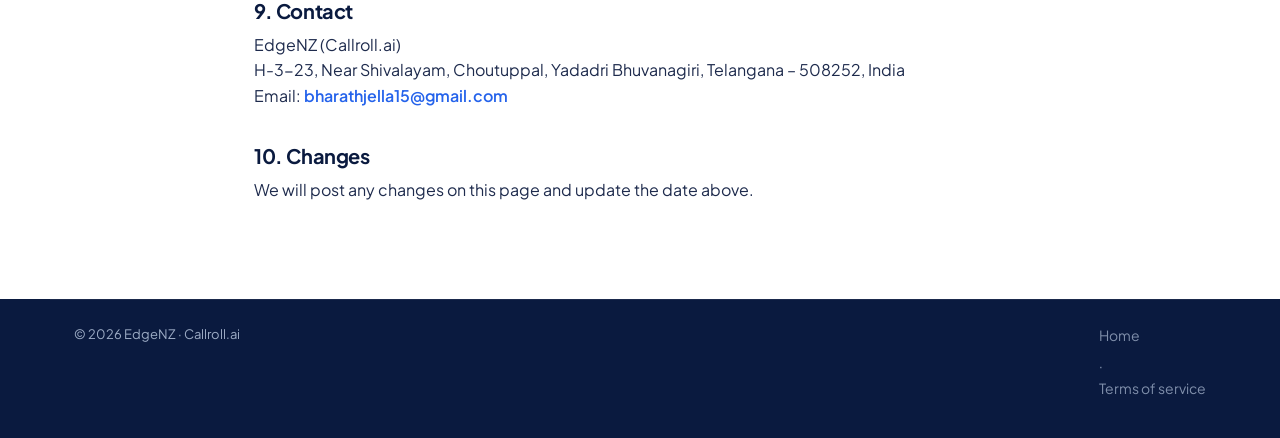
==== commit 648bca73: "Show EdgeNZ legal details and real contact info on website Callroll.ai is presented as a product of " ====
--- a/privacy.html
+++ b/privacy.html
@@ -21,9 +21,9 @@
 
 <main class="legal container narrow">
   <h1>Privacy Policy</h1>
-  <p class="legal-date">Last updated: 31 October 2026</p>
+  <p class="legal-date">Last updated: 3 November 2026</p>
 
-  <p>Callroll.ai ("we", "us") provides attendance and parent follow-up software to schools and colleges ("institutions"). This policy explains what data we handle, why, and your choices.</p>
+  <p>Callroll.ai is a product of EdgeNZ, a sole proprietorship registered in India (Udyam registration UDYAM-TS-30-0058215). EdgeNZ ("we", "us") provides attendance and parent follow-up software to schools and colleges ("institutions"). This policy explains what data we handle, why, and your choices.</p>
 
   <h2>1. Who controls the data</h2>
   <p>Each institution decides what student and parent data it puts into Callroll.ai and how it is used. For that data the institution is the data fiduciary (controller) and Callroll.ai processes it on the institution's behalf, under the Digital Personal Data Protection Act, 2023 and other applicable Indian law.</p>
@@ -61,9 +61,9 @@
   <p>Parents and students can ask their institution to access, correct or delete their data. You can also contact us and we will pass the request to the institution and help it respond.</p>
 
   <h2>9. Contact</h2>
-  <p>Callroll.ai<br>
-  Your address, City, State – PIN, India<br>
-  Email: <a href="mailto:hello@callroll.ai">hello@callroll.ai</a></p>
+  <p>EdgeNZ (Callroll.ai)<br>
+  H-3-23, Near Shivalayam, Choutuppal, Yadadri Bhuvanagiri, Telangana – 508252, India<br>
+  Email: <a href="mailto:bharathjella15@gmail.com">bharathjella15@gmail.com</a></p>
 
   <h2>10. Changes</h2>
   <p>We will post any changes on this page and update the date above.</p>
@@ -71,7 +71,7 @@
 
 <footer class="footer">
   <div class="container footer-bottom">
-    <span>© 2026 Callroll.ai</span>
+    <span>© 2026 EdgeNZ · Callroll.ai</span>
     <span><a href="index.html">Home</a> · <a href="terms.html">Terms of service</a></span>
   </div>
 </footer>
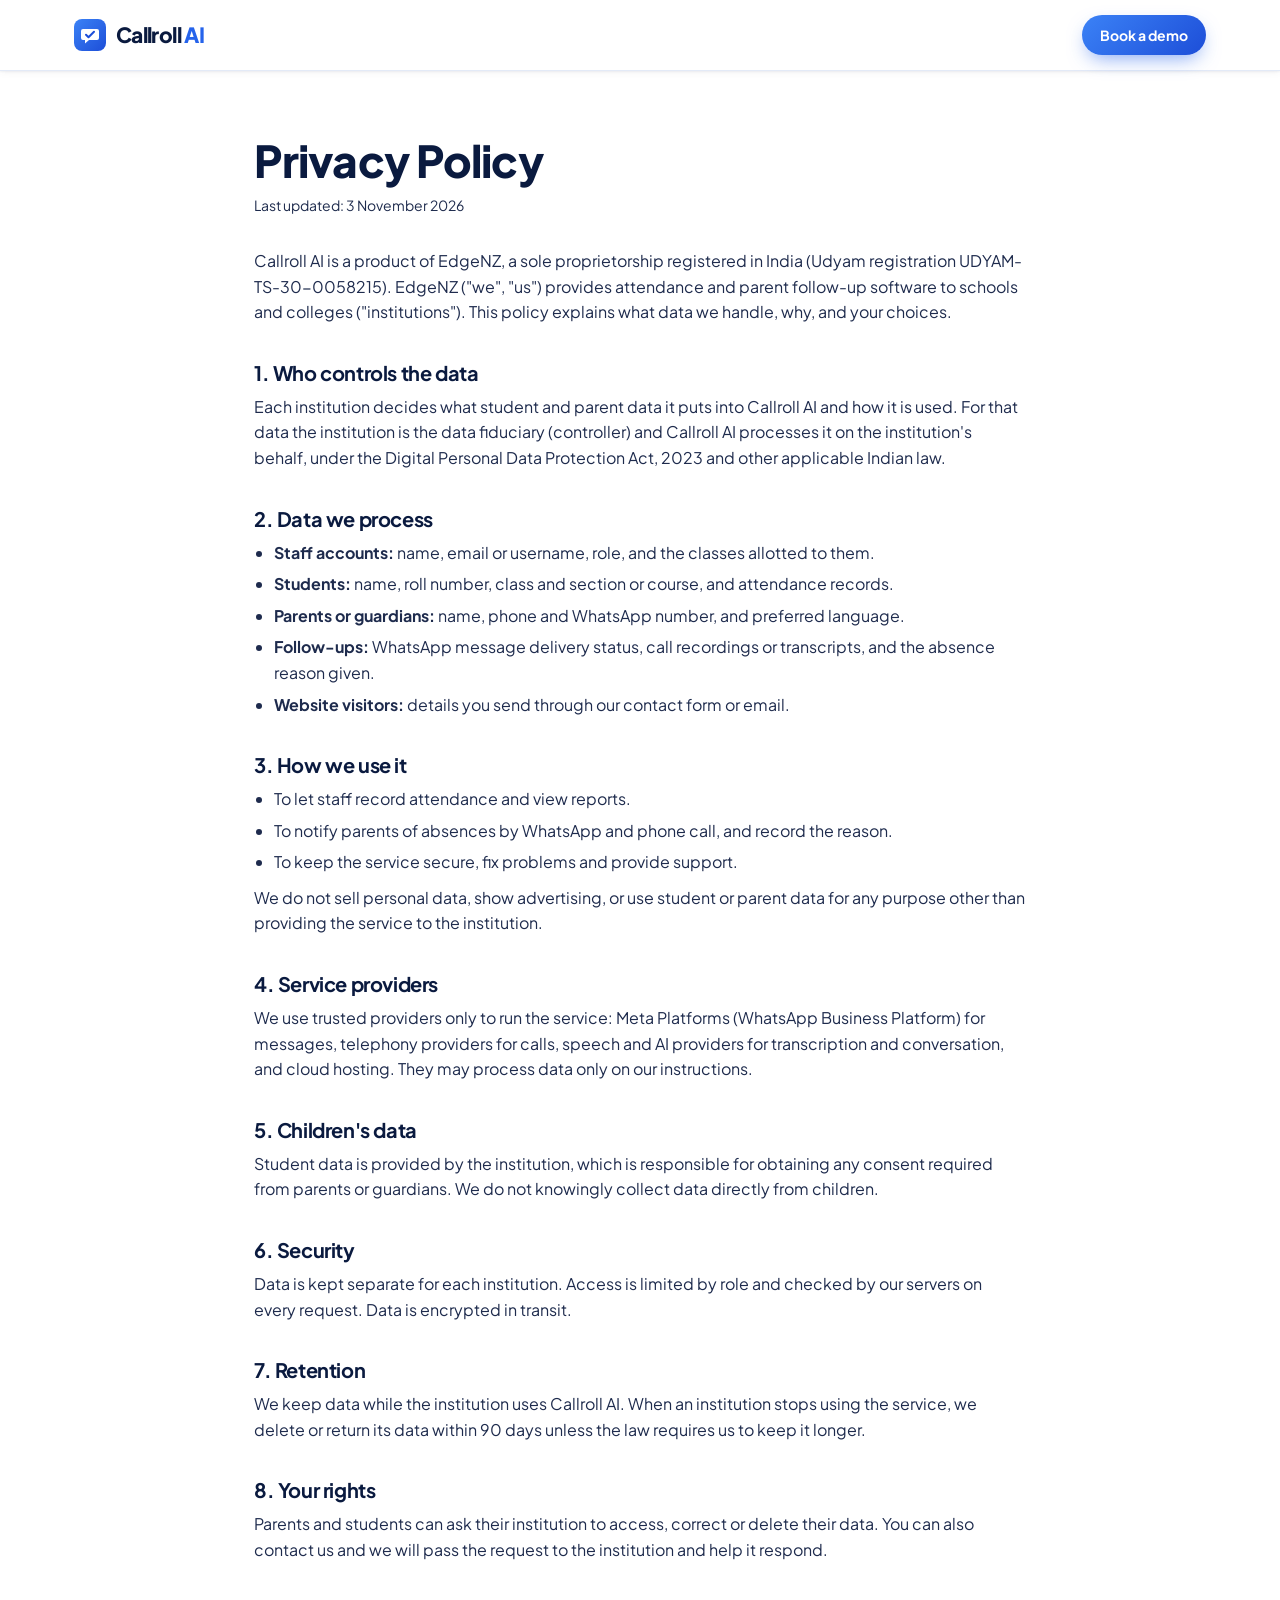
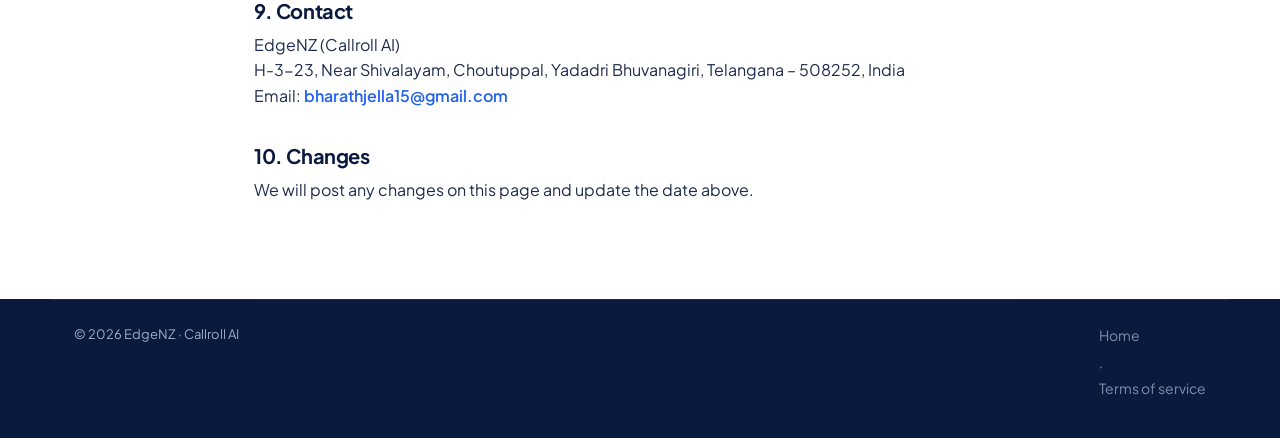
==== commit e7c7a128: "Rename brand on website from Callroll.ai to Callroll AI Co-Authored-By: Claude Opus 5.5 <noreply@ant" ====
--- a/privacy.html
+++ b/privacy.html
@@ -3,8 +3,8 @@
 <head>
   <meta charset="utf-8">
   <meta name="viewport" content="width=device-width, initial-scale=1">
-  <title>Privacy Policy — Callroll.ai</title>
-  <meta name="description" content="How Callroll.ai collects, uses and protects data for schools, colleges, staff, students and parents.">
+  <title>Privacy Policy — Callroll AI</title>
+  <meta name="description" content="How Callroll AI collects, uses and protects data for schools, colleges, staff, students and parents.">
   <link rel="icon" href="favicon.svg" type="image/svg+xml">
   <link rel="preconnect" href="https://fonts.googleapis.com">
   <link rel="preconnect" href="https://fonts.gstatic.com" crossorigin>
@@ -14,7 +14,7 @@
 <body>
 <header class="nav scrolled">
   <div class="container nav-inner">
-    <a href="index.html" class="brand"><img src="favicon.svg" alt="" width="32" height="32"><span>Callroll<em>.ai</em></span></a>
+    <a href="index.html" class="brand"><img src="favicon.svg" alt="" width="32" height="32"><span>Callroll <em>AI</em></span></a>
     <a href="index.html#contact" class="btn btn-primary btn-sm">Book a demo</a>
   </div>
 </header>
@@ -23,10 +23,10 @@
   <h1>Privacy Policy</h1>
   <p class="legal-date">Last updated: 3 November 2026</p>
 
-  <p>Callroll.ai is a product of EdgeNZ, a sole proprietorship registered in India (Udyam registration UDYAM-TS-30-0058215). EdgeNZ ("we", "us") provides attendance and parent follow-up software to schools and colleges ("institutions"). This policy explains what data we handle, why, and your choices.</p>
+  <p>Callroll AI is a product of EdgeNZ, a sole proprietorship registered in India (Udyam registration UDYAM-TS-30-0058215). EdgeNZ ("we", "us") provides attendance and parent follow-up software to schools and colleges ("institutions"). This policy explains what data we handle, why, and your choices.</p>
 
   <h2>1. Who controls the data</h2>
-  <p>Each institution decides what student and parent data it puts into Callroll.ai and how it is used. For that data the institution is the data fiduciary (controller) and Callroll.ai processes it on the institution's behalf, under the Digital Personal Data Protection Act, 2023 and other applicable Indian law.</p>
+  <p>Each institution decides what student and parent data it puts into Callroll AI and how it is used. For that data the institution is the data fiduciary (controller) and Callroll AI processes it on the institution's behalf, under the Digital Personal Data Protection Act, 2023 and other applicable Indian law.</p>
 
   <h2>2. Data we process</h2>
   <ul>
@@ -55,13 +55,13 @@
   <p>Data is kept separate for each institution. Access is limited by role and checked by our servers on every request. Data is encrypted in transit.</p>
 
   <h2>7. Retention</h2>
-  <p>We keep data while the institution uses Callroll.ai. When an institution stops using the service, we delete or return its data within 90 days unless the law requires us to keep it longer.</p>
+  <p>We keep data while the institution uses Callroll AI. When an institution stops using the service, we delete or return its data within 90 days unless the law requires us to keep it longer.</p>
 
   <h2>8. Your rights</h2>
   <p>Parents and students can ask their institution to access, correct or delete their data. You can also contact us and we will pass the request to the institution and help it respond.</p>
 
   <h2>9. Contact</h2>
-  <p>EdgeNZ (Callroll.ai)<br>
+  <p>EdgeNZ (Callroll AI)<br>
   H-3-23, Near Shivalayam, Choutuppal, Yadadri Bhuvanagiri, Telangana – 508252, India<br>
   Email: <a href="mailto:bharathjella15@gmail.com">bharathjella15@gmail.com</a></p>
 
@@ -71,7 +71,7 @@
 
 <footer class="footer">
   <div class="container footer-bottom">
-    <span>© 2026 EdgeNZ · Callroll.ai</span>
+    <span>© 2026 EdgeNZ · Callroll AI</span>
     <span><a href="index.html">Home</a> · <a href="terms.html">Terms of service</a></span>
   </div>
 </footer>
--- a/styles.css
+++ b/styles.css
@@ -1,5 +1,5 @@
 /* ============================================================
-   Callroll.ai — blue & white
+   Callroll AI — blue & white
    ============================================================ */
 
 :root {
@@ -566,6 +566,6 @@
 .legal + .footer .footer-bottom { margin-top: 0; }
 .footer-bottom a { color: var(--blue-100); }
 
-/* ".ai" in the wordmark */
+/* "AI" in the wordmark */
 .brand em { font-style: normal; color: var(--blue-600); }
 .brand.light em { color: var(--blue-300); }
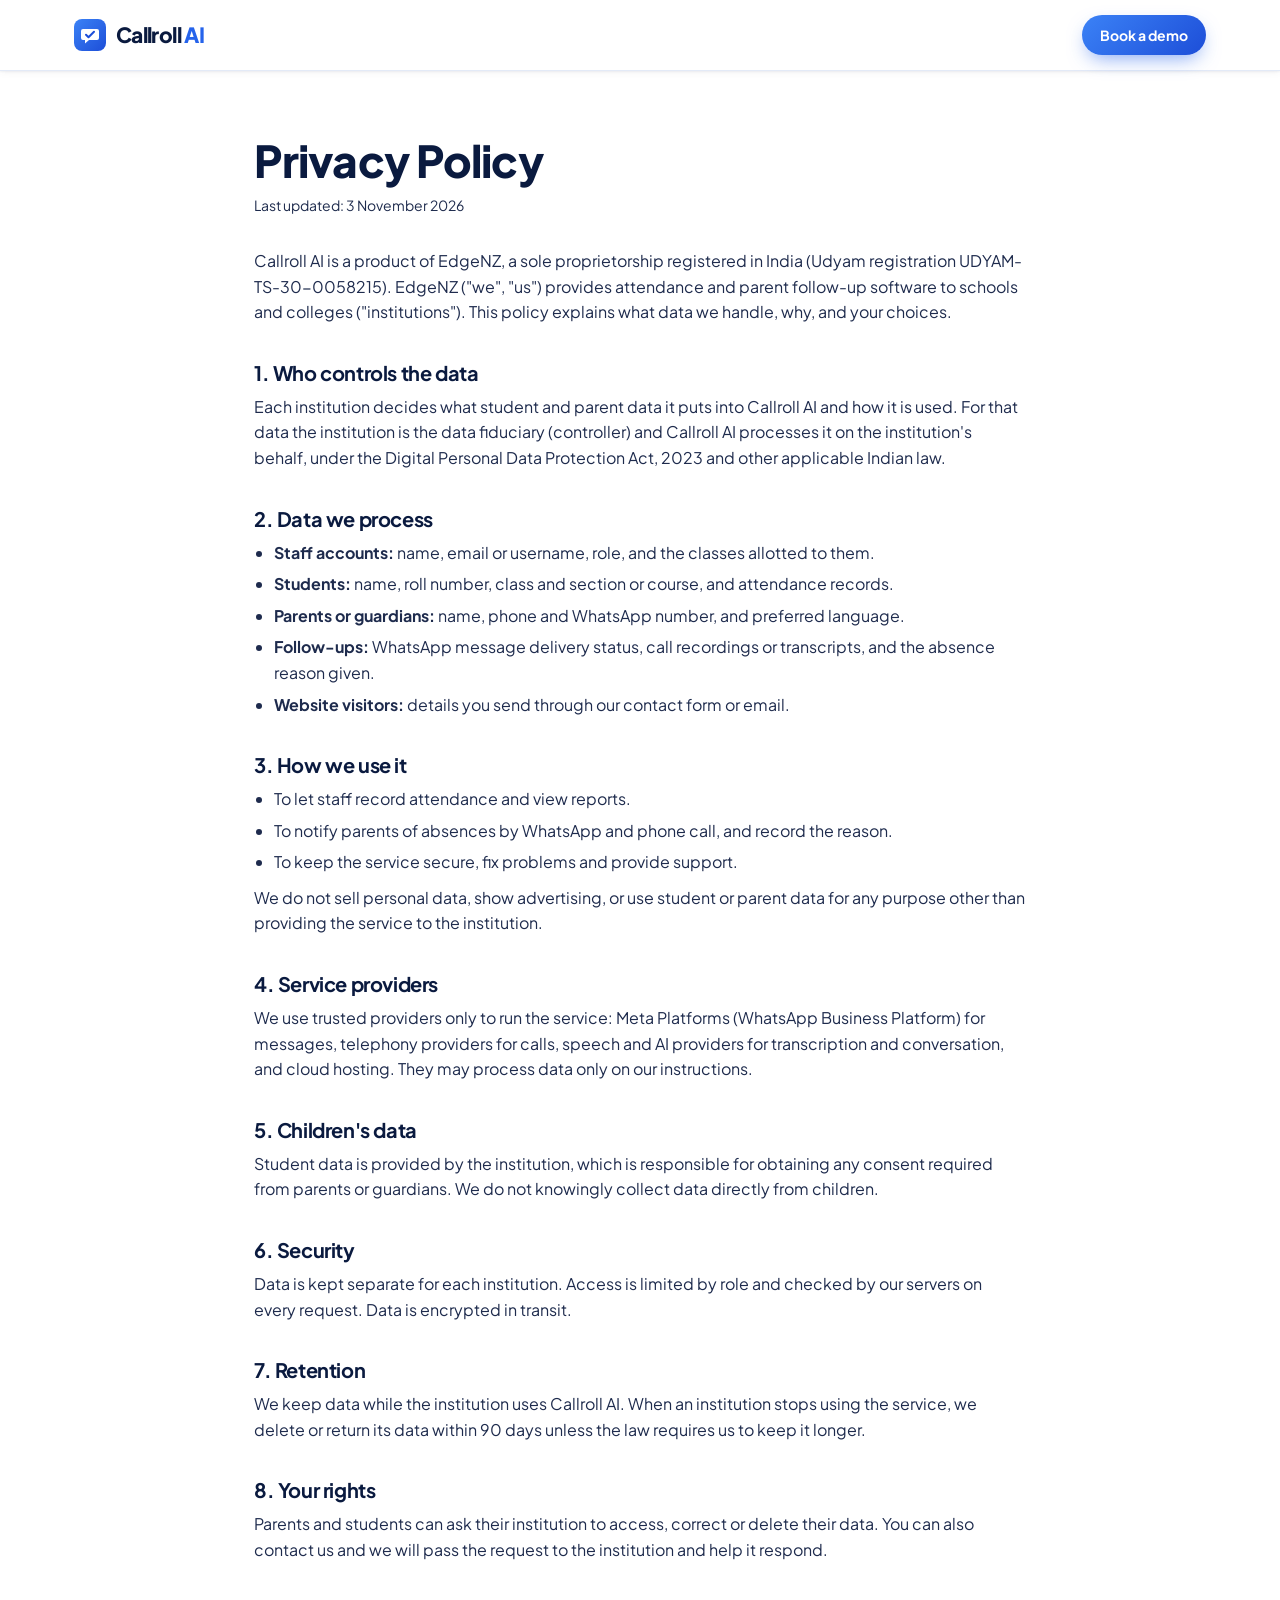
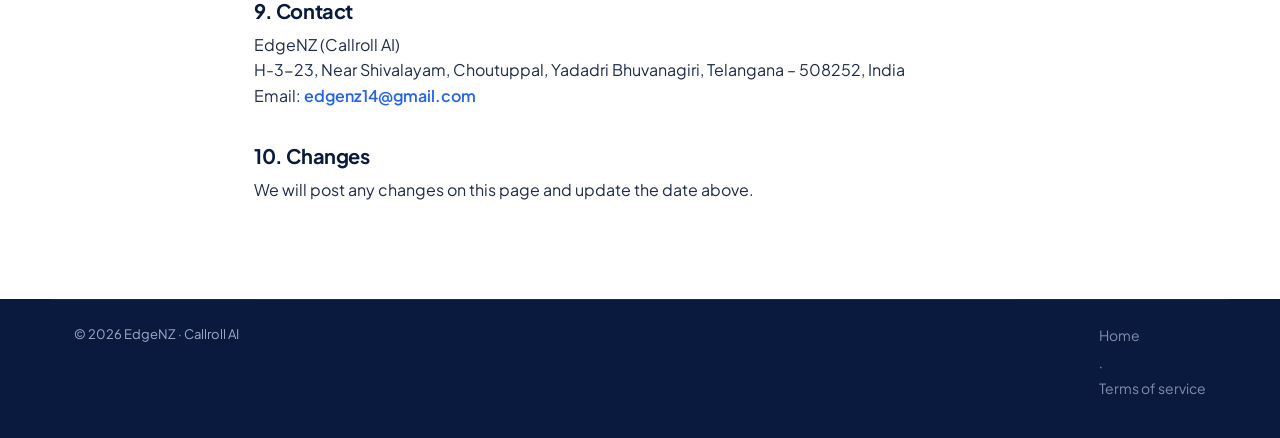
==== commit 105ca8ba: "Use edgenz14@gmail.com as the contact email on the website Co-Authored-By: Claude Opus 5.5 <noreply@" ====
--- a/privacy.html
+++ b/privacy.html
@@ -63,7 +63,7 @@
   <h2>9. Contact</h2>
   <p>EdgeNZ (Callroll AI)<br>
   H-3-23, Near Shivalayam, Choutuppal, Yadadri Bhuvanagiri, Telangana – 508252, India<br>
-  Email: <a href="mailto:bharathjella15@gmail.com">bharathjella15@gmail.com</a></p>
+  Email: <a href="mailto:edgenz14@gmail.com">edgenz14@gmail.com</a></p>
 
   <h2>10. Changes</h2>
   <p>We will post any changes on this page and update the date above.</p>
--- a/styles.css
+++ b/styles.css
@@ -478,6 +478,63 @@
 .reveal { opacity: 0; transform: translateY(24px); transition: opacity .7s var(--ease), transform .7s var(--ease); }
 .reveal.visible { opacity: 1; transform: none; }
 
+/* ---------- Sample calls ---------- */
+
+.calls { display: grid; grid-template-columns: repeat(auto-fit, minmax(min(300px, 100%), 1fr)); gap: 20px; }
+.call {
+  display: flex; flex-direction: column; gap: 14px;
+  background: var(--white); border: 1px solid var(--line); border-radius: 22px;
+  padding: 22px 24px 20px; box-shadow: var(--shadow-sm);
+  transition: box-shadow .25s var(--ease), border-color .25s;
+}
+.call.playing { border-color: var(--blue-100); box-shadow: var(--shadow); }
+.call-top {
+  display: flex; justify-content: space-between; align-items: baseline; gap: 12px;
+  font-family: ui-monospace, "SFMono-Regular", Menlo, Consolas, monospace;
+  font-size: 13px; letter-spacing: .1em; text-transform: uppercase; color: var(--muted);
+}
+.call-time { letter-spacing: .04em; font-variant-numeric: tabular-nums; }
+.call h3 { font-size: 20px; font-weight: 700; line-height: 1.3; }
+.call-agent { display: flex; align-items: center; flex-wrap: wrap; gap: 10px; font-size: 15px; color: var(--muted); }
+.call-agent b { color: var(--navy); font-weight: 600; }
+.call-initial { width: 30px; height: 30px; border-radius: 50%; display: grid; place-items: center; background: var(--blue-50); color: var(--blue-700); font-size: 14px; font-weight: 700; }
+.call-badge { margin-left: auto; display: inline-flex; align-items: center; gap: 6px; padding: 4px 10px; border-radius: 8px; background: #f1f4f9; color: var(--muted); font-size: 13px; font-weight: 600; }
+.call-badge svg { width: 15px; height: 15px; fill: none; stroke: currentColor; stroke-width: 1.8; stroke-linecap: round; stroke-linejoin: round; }
+
+.call-player { display: flex; align-items: center; gap: 14px; margin-top: 4px; }
+.call-play {
+  flex: none; width: 52px; height: 52px; border: 0; border-radius: 50%;
+  display: grid; place-items: center; background: var(--navy); color: var(--white);
+  transition: transform .2s var(--ease), background .2s;
+}
+.call-play:hover { transform: scale(1.06); background: var(--blue-700); }
+.call-play svg { width: 22px; height: 22px; fill: currentColor; }
+.call-play .i-pause, .call.playing .call-play .i-play { display: none; }
+.call.playing .call-play .i-pause { display: block; }
+.call.loading .call-play { animation: pulse 1.2s infinite; }
+.call-wave { flex: 1; height: 40px; display: flex; align-items: center; gap: 3px; cursor: pointer; }
+.call-wave i { flex: 1; min-width: 2px; border-radius: 2px; background: #cfd6e4; transition: background .2s; }
+.call-wave i.on.ai { background: var(--blue-600); }
+.call-wave i.on.parent { background: var(--navy); }
+
+.call-caption {
+  display: flex; align-items: flex-start; gap: 10px; min-height: 68px;
+  padding: 12px 14px; border-radius: var(--radius-sm); background: var(--blue-50);
+  font-size: 14px; line-height: 1.5;
+}
+.cap-idle { align-self: center; color: var(--muted); }
+.cap-idle b { color: var(--navy); }
+.cap-who { flex: none; margin-top: 2px; padding: 2px 8px; border-radius: 999px; background: var(--blue-600); color: var(--white); font-size: 11px; font-weight: 800; letter-spacing: .06em; text-transform: uppercase; }
+.cap-who.parent { background: var(--navy); }
+.cap-text { color: var(--navy); animation: fadeUp .3s var(--ease); }
+.cap-text small, .call-transcript small { display: block; margin-top: 2px; color: var(--muted); font-size: 13px; }
+
+.call-transcript summary { cursor: pointer; color: var(--blue-600); font-size: 14px; font-weight: 700; }
+.call-transcript ol { list-style: none; margin: 12px 0 0; padding: 0; display: grid; gap: 10px; font-size: 14px; }
+.call-transcript li b { color: var(--blue-700); }
+.call-transcript li.parent b { color: var(--navy); }
+.calls-note { margin-top: 24px; text-align: center; color: var(--muted); font-size: 14px; }
+
 /* ---------- Animations ---------- */
 
 @keyframes pulse { 0% { box-shadow: 0 0 0 0 rgba(59, 130, 246, .6); } 70% { box-shadow: 0 0 0 8px rgba(59, 130, 246, 0); } 100% { box-shadow: 0 0 0 0 rgba(59, 130, 246, 0); } }
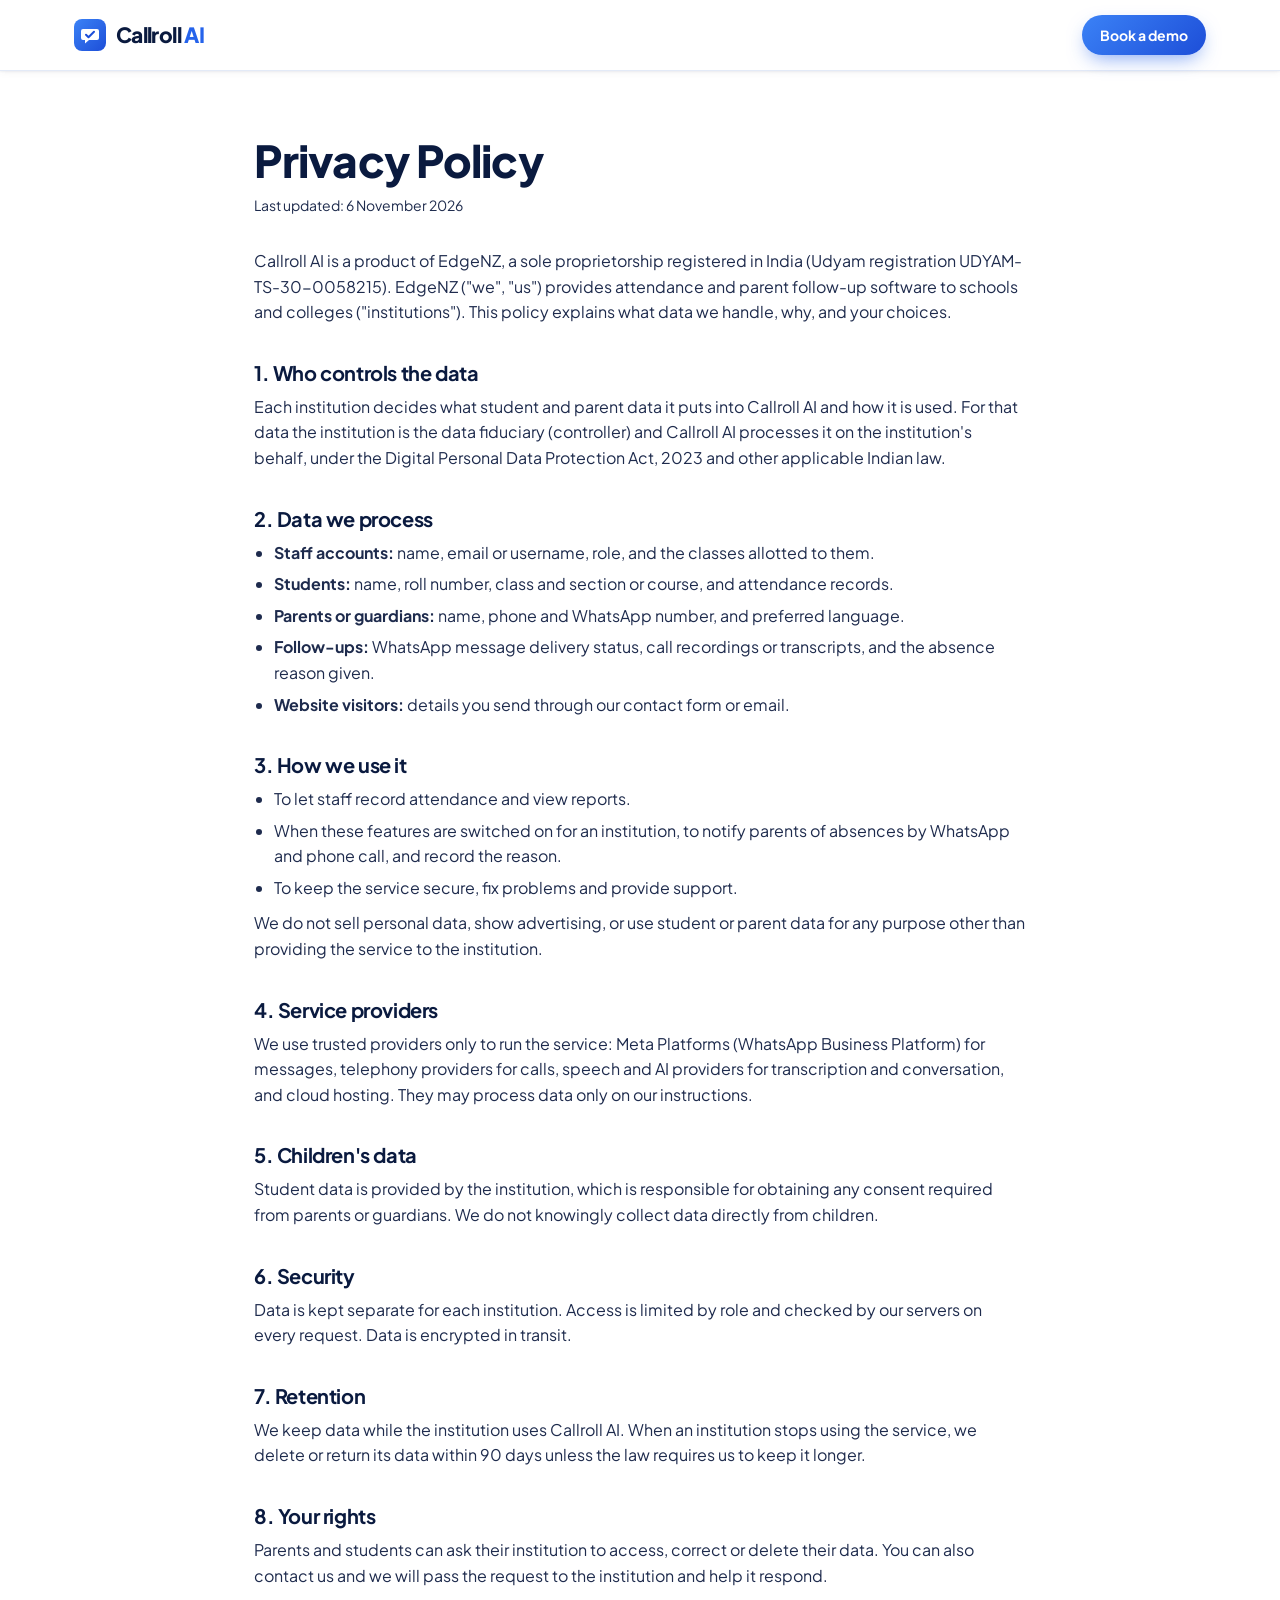
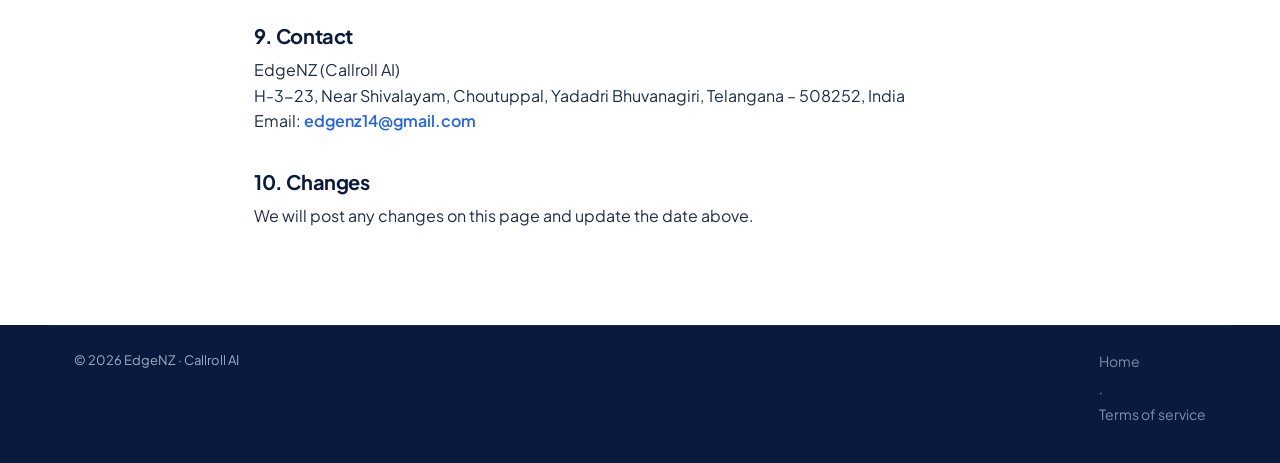
==== commit d60bf0aa: "Show what works today and mark the rest as coming soon The website promised WhatsApp alerts and AI c" ====
--- a/privacy.html
+++ b/privacy.html
@@ -21,7 +21,7 @@
 
 <main class="legal container narrow">
   <h1>Privacy Policy</h1>
-  <p class="legal-date">Last updated: 3 November 2026</p>
+  <p class="legal-date">Last updated: 6 November 2026</p>
 
   <p>Callroll AI is a product of EdgeNZ, a sole proprietorship registered in India (Udyam registration UDYAM-TS-30-0058215). EdgeNZ ("we", "us") provides attendance and parent follow-up software to schools and colleges ("institutions"). This policy explains what data we handle, why, and your choices.</p>
 
@@ -40,7 +40,7 @@
   <h2>3. How we use it</h2>
   <ul>
     <li>To let staff record attendance and view reports.</li>
-    <li>To notify parents of absences by WhatsApp and phone call, and record the reason.</li>
+    <li>When these features are switched on for an institution, to notify parents of absences by WhatsApp and phone call, and record the reason.</li>
     <li>To keep the service secure, fix problems and provide support.</li>
   </ul>
   <p>We do not sell personal data, show advertising, or use student or parent data for any purpose other than providing the service to the institution.</p>
--- a/styles.css
+++ b/styles.css
@@ -522,6 +522,7 @@
   padding: 12px 14px; border-radius: var(--radius-sm); background: var(--blue-50);
   font-size: 14px; line-height: 1.5;
 }
+.call-caption[hidden] { display: none; }
 .cap-idle { align-self: center; color: var(--muted); }
 .cap-idle b { color: var(--navy); }
 .cap-who { flex: none; margin-top: 2px; padding: 2px 8px; border-radius: 999px; background: var(--blue-600); color: var(--white); font-size: 11px; font-weight: 800; letter-spacing: .06em; text-transform: uppercase; }
@@ -626,3 +627,110 @@
 /* "AI" in the wordmark */
 .brand em { font-style: normal; color: var(--blue-600); }
 .brand.light em { color: var(--blue-300); }
+
+/* Features that are not live yet */
+.soon {
+  display: inline-block;
+  padding: 2px 8px;
+  border-radius: 999px;
+  background: var(--blue-100);
+  color: var(--blue-700);
+  font-size: 12px;
+  font-style: normal;
+  font-weight: 700;
+  letter-spacing: 0;
+  vertical-align: middle;
+  white-space: nowrap;
+}
+
+.preview-tag {
+  position: absolute;
+  bottom: -26px;
+  left: 50%;
+  z-index: 4;
+  transform: translateX(-50%);
+  width: max-content;
+  max-width: 100%;
+  padding: 4px 12px;
+  border-radius: 999px;
+  background: var(--navy);
+  color: var(--white);
+  font-size: 13px;
+  font-weight: 600;
+}
+
+.call.is-locked {
+  background: var(--blue-50);
+  box-shadow: none;
+}
+
+.call.is-locked h3,
+.call.is-locked .call-agent {
+  opacity: .7;
+}
+
+.call.is-locked .call-top {
+  align-items: center;
+  font-family: inherit;
+}
+
+.call.is-locked .call-top .soon {
+  letter-spacing: 0;
+  text-transform: none;
+}
+
+.call.is-locked .call-wave {
+  cursor: default;
+  opacity: .5;
+}
+
+.call-lock {
+  flex: none;
+  width: 52px;
+  height: 52px;
+  display: grid;
+  place-items: center;
+  border-radius: 50%;
+  background: var(--blue-100);
+  color: var(--blue-700);
+}
+
+.call-lock svg {
+  width: 22px;
+  height: 22px;
+  fill: none;
+  stroke: currentColor;
+  stroke-width: 2;
+  stroke-linecap: round;
+  stroke-linejoin: round;
+}
+
+.more-languages {
+  margin-top: 28px;
+  text-align: center;
+}
+
+.more-languages h3 {
+  margin-bottom: 12px;
+  font-size: 18px;
+}
+
+.more-languages ul {
+  display: flex;
+  flex-wrap: wrap;
+  justify-content: center;
+  gap: 8px;
+  margin: 0;
+  padding: 0;
+  list-style: none;
+}
+
+.more-languages li {
+  padding: 6px 14px;
+  border: 1px solid var(--line);
+  border-radius: 999px;
+  background: var(--white);
+  color: var(--muted);
+  font-size: 14px;
+  font-weight: 600;
+}
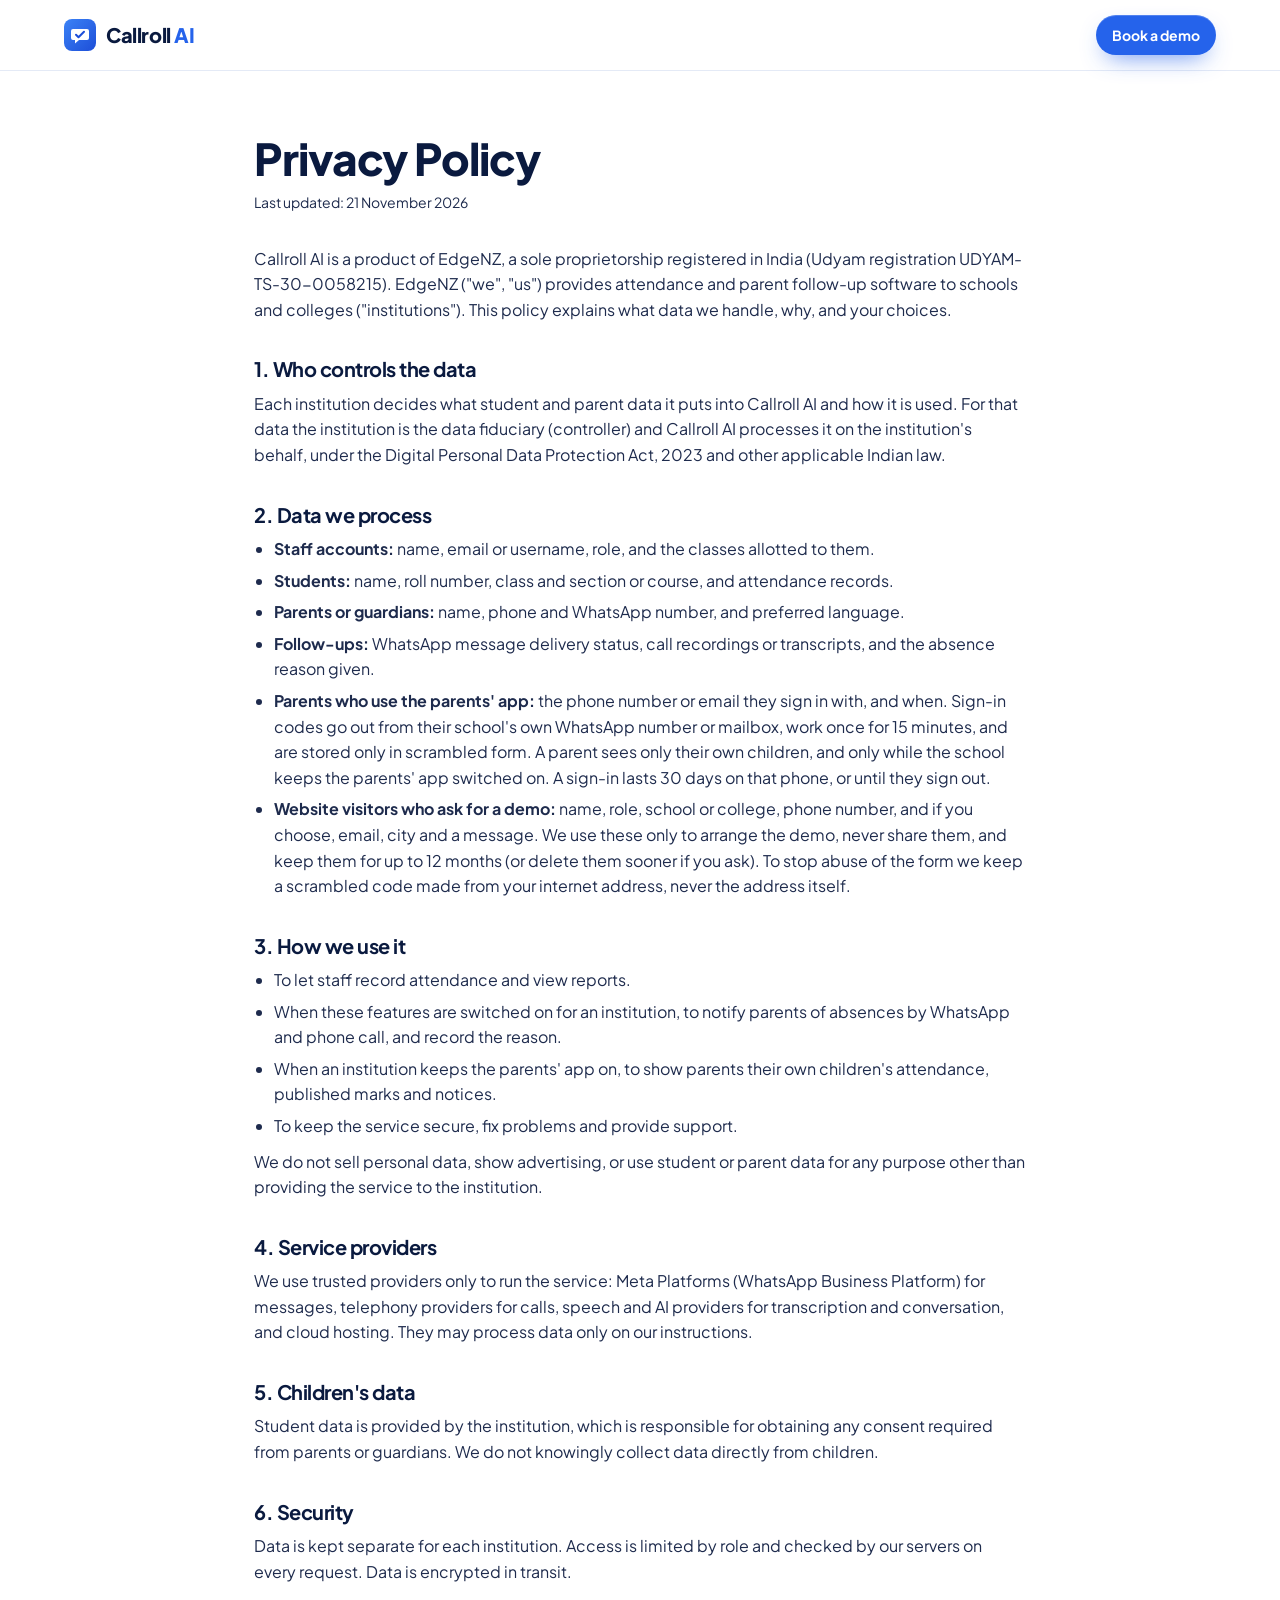
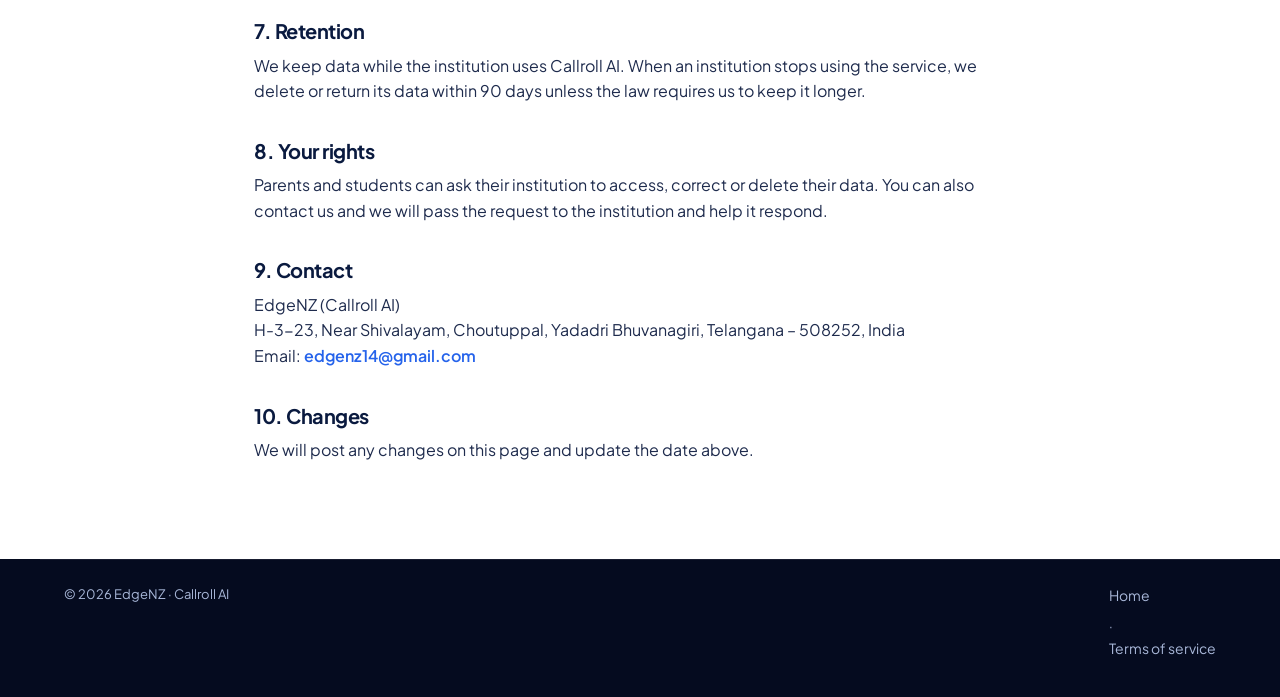
==== commit 0c9bb865: "Add the parents' app, save website demo requests, and delete Call demo Parents' app (/parent): paren" ====
--- a/privacy.html
+++ b/privacy.html
@@ -21,7 +21,7 @@
 
 <main class="legal container narrow">
   <h1>Privacy Policy</h1>
-  <p class="legal-date">Last updated: 6 November 2026</p>
+  <p class="legal-date">Last updated: 21 November 2026</p>
 
   <p>Callroll AI is a product of EdgeNZ, a sole proprietorship registered in India (Udyam registration UDYAM-TS-30-0058215). EdgeNZ ("we", "us") provides attendance and parent follow-up software to schools and colleges ("institutions"). This policy explains what data we handle, why, and your choices.</p>
 
@@ -34,13 +34,15 @@
     <li><b>Students:</b> name, roll number, class and section or course, and attendance records.</li>
     <li><b>Parents or guardians:</b> name, phone and WhatsApp number, and preferred language.</li>
     <li><b>Follow-ups:</b> WhatsApp message delivery status, call recordings or transcripts, and the absence reason given.</li>
-    <li><b>Website visitors:</b> details you send through our contact form or email.</li>
+    <li><b>Parents who use the parents' app:</b> the phone number or email they sign in with, and when. Sign-in codes go out from their school's own WhatsApp number or mailbox, work once for 15 minutes, and are stored only in scrambled form. A parent sees only their own children, and only while the school keeps the parents' app switched on. A sign-in lasts 30 days on that phone, or until they sign out.</li>
+    <li><b>Website visitors who ask for a demo:</b> name, role, school or college, phone number, and if you choose, email, city and a message. We use these only to arrange the demo, never share them, and keep them for up to 12 months (or delete them sooner if you ask). To stop abuse of the form we keep a scrambled code made from your internet address, never the address itself.</li>
   </ul>
 
   <h2>3. How we use it</h2>
   <ul>
     <li>To let staff record attendance and view reports.</li>
     <li>When these features are switched on for an institution, to notify parents of absences by WhatsApp and phone call, and record the reason.</li>
+    <li>When an institution keeps the parents' app on, to show parents their own children's attendance, published marks and notices.</li>
     <li>To keep the service secure, fix problems and provide support.</li>
   </ul>
   <p>We do not sell personal data, show advertising, or use student or parent data for any purpose other than providing the service to the institution.</p>
--- a/styles.css
+++ b/styles.css
@@ -1,12 +1,15 @@
 /* ============================================================
-   Callroll AI — blue & white
+   Callroll AI — website
+   Brand blue on white, deep navy for contrast, one font.
    ============================================================ */
 
 :root {
+  --navy-950: #050b1f;
   --navy: #0a1a3f;
   --ink: #1e2b4d;
   --muted: #5b6b8c;
-  --line: #e3eaf7;
+  --line: #e4eaf6;
+  --soft: #f5f8fe;
   --blue-900: #0b2a6f;
   --blue-700: #1d4ed8;
   --blue-600: #2563eb;
@@ -14,412 +17,622 @@
   --blue-300: #93c5fd;
   --blue-100: #dbeafe;
   --blue-50: #eff6ff;
+  --indigo: #6366f1;
+  --violet: #8b5cf6;
+  --cyan: #06b6d4;
+  --green: #10b981;
+  --green-ink: #047857;
+  --amber: #f59e0b;
+  --rose: #f43f5e;
   --white: #ffffff;
-  --radius: 18px;
+  --grad: linear-gradient(120deg, #2563eb 0%, #6366f1 50%, #06b6d4 100%);
+  --radius: 20px;
   --radius-sm: 12px;
   --shadow-sm: 0 1px 2px rgba(10, 26, 63, .06), 0 2px 8px rgba(10, 26, 63, .04);
-  --shadow: 0 10px 30px -10px rgba(29, 78, 216, .25), 0 4px 12px rgba(10, 26, 63, .06);
-  --shadow-lg: 0 30px 60px -20px rgba(29, 78, 216, .35), 0 10px 24px rgba(10, 26, 63, .08);
+  --shadow: 0 12px 32px -12px rgba(29, 78, 216, .28), 0 4px 12px rgba(10, 26, 63, .06);
+  --shadow-lg: 0 40px 80px -24px rgba(29, 78, 216, .38), 0 12px 28px rgba(10, 26, 63, .08);
   --ease: cubic-bezier(.2, .7, .2, 1);
   font-family: "Plus Jakarta Sans", system-ui, -apple-system, "Segoe UI", Roboto, sans-serif;
   color: var(--ink);
 }
 
 *, *::before, *::after { box-sizing: border-box; }
-
-html { scroll-behavior: smooth; scroll-padding-top: 80px; }
-
-body {
-  margin: 0;
-  background: var(--white);
-  font-size: 16px;
-  line-height: 1.6;
-  -webkit-font-smoothing: antialiased;
-  overflow-x: hidden;
-}
-
+html { scroll-behavior: smooth; scroll-padding-top: 84px; }
+body { margin: 0; background: var(--white); font-size: 16px; line-height: 1.6; -webkit-font-smoothing: antialiased; overflow-x: hidden; }
 img { max-width: 100%; display: block; }
 a { color: inherit; text-decoration: none; }
-h1, h2, h3, h4 { color: var(--navy); margin: 0; line-height: 1.15; letter-spacing: -.02em; }
+h1, h2, h3, h4 { color: var(--navy); margin: 0; line-height: 1.12; letter-spacing: -.025em; }
 p { margin: 0; }
-button { font: inherit; cursor: pointer; }
-
+button { font: inherit; cursor: pointer; color: inherit; }
+svg { width: 20px; height: 20px; fill: none; stroke: currentColor; stroke-width: 2; stroke-linecap: round; stroke-linejoin: round; flex: none; }
 :focus-visible { outline: 3px solid var(--blue-300); outline-offset: 2px; border-radius: 8px; }
 
-.container { width: 100%; max-width: 1180px; margin: 0 auto; padding: 0 24px; }
+.container { width: 100%; max-width: 1200px; margin: 0 auto; padding: 0 24px; }
 .container.narrow { max-width: 820px; }
 
 /* ---------- Buttons ---------- */
 
 .btn {
   display: inline-flex; align-items: center; justify-content: center; gap: 8px;
-  border: 0; border-radius: 999px; font-weight: 700;
-  padding: 12px 22px; font-size: 15px;
-  transition: transform .2s var(--ease), box-shadow .2s var(--ease), background .2s;
+  border: 0; border-radius: 999px; font-weight: 700; padding: 12px 22px; font-size: 15px;
+  transition: transform .2s var(--ease), box-shadow .2s var(--ease), background .2s, color .2s;
   white-space: nowrap;
 }
-.btn:hover { transform: translateY(-2px); }
-.btn-sm { padding: 9px 18px; font-size: 14px; }
-.btn-lg { padding: 15px 28px; font-size: 16px; }
+.btn svg { width: 18px; height: 18px; transition: transform .2s var(--ease); }
+.btn:hover svg { transform: translateX(2px); }
+.btn-primary { background: var(--blue-600); color: var(--white); box-shadow: 0 10px 24px -10px rgba(37, 99, 235, .8), inset 0 1px 0 rgba(255, 255, 255, .2); }
+.btn-primary:hover { background: var(--blue-700); transform: translateY(-1px); box-shadow: 0 16px 30px -12px rgba(37, 99, 235, .9); }
+.btn-primary:disabled { opacity: .5; cursor: default; transform: none; }
+.btn-ghost { background: var(--white); color: var(--navy); box-shadow: inset 0 0 0 1px var(--line), var(--shadow-sm); }
+.btn-ghost:hover { box-shadow: inset 0 0 0 1px var(--blue-300), var(--shadow); transform: translateY(-1px); }
+.btn-ghost svg { color: var(--blue-600); }
+.btn-white { background: var(--white); color: var(--blue-700); }
+.btn-white:hover { transform: translateY(-1px); box-shadow: 0 12px 24px -10px rgba(0, 0, 0, .4); }
+.btn-sm { padding: 9px 16px; font-size: 14px; }
+.btn-lg { padding: 15px 26px; font-size: 16px; }
 .btn-block { width: 100%; }
-.btn-primary {
-  background: linear-gradient(135deg, var(--blue-500), var(--blue-700));
-  color: var(--white);
-  box-shadow: 0 8px 20px -6px rgba(37, 99, 235, .6);
-}
-.btn-primary:hover { box-shadow: 0 14px 28px -8px rgba(37, 99, 235, .7); }
-.btn-primary:disabled { opacity: .5; cursor: not-allowed; transform: none; }
-.btn-ghost { background: var(--white); color: var(--blue-700); box-shadow: inset 0 0 0 1.5px var(--blue-100); }
-.btn-ghost:hover { box-shadow: inset 0 0 0 1.5px var(--blue-300); }
-.btn-white { background: var(--white); color: var(--blue-700); }
-.btn-white:hover { box-shadow: 0 12px 24px -10px rgba(0, 0, 0, .35); }
-
-.link-btn { background: none; border: 0; color: var(--blue-600); font-weight: 600; font-size: 14px; padding: 4px 8px; }
-.text-link { color: var(--blue-600); font-weight: 700; display: inline-block; margin-top: 20px; }
-.text-link:hover { text-decoration: underline; }
+.link-btn { background: none; border: 0; color: var(--blue-600); font-weight: 700; font-size: 14px; padding: 4px; }
+
+/* ---------- Scroll progress & announcement ---------- */
+
+.progress { position: fixed; inset: 0 0 auto; height: 3px; z-index: 60; pointer-events: none; }
+.progress span { display: block; height: 100%; width: 100%; background: var(--grad); transform: scaleX(0); transform-origin: left; }
+
+.announce {
+  display: flex; align-items: center; justify-content: center; gap: 10px;
+  padding: 9px 16px; background: var(--navy); color: var(--blue-100); font-size: 14px; font-weight: 600; text-align: center;
+}
+.announce:hover { color: var(--white); }
+.announce svg { width: 16px; height: 16px; }
+.announce-tag { padding: 2px 9px; border-radius: 999px; background: var(--grad); color: var(--white); font-size: 12px; font-weight: 800; }
 
 /* ---------- Nav ---------- */
 
-.nav {
-  position: sticky; top: 0; z-index: 50;
-  background: rgba(255, 255, 255, .8);
-  backdrop-filter: saturate(180%) blur(14px);
-  -webkit-backdrop-filter: saturate(180%) blur(14px);
-  border-bottom: 1px solid transparent;
-  transition: border-color .3s, box-shadow .3s;
-}
-.nav.scrolled { border-color: var(--line); box-shadow: var(--shadow-sm); }
+.nav { position: sticky; top: 0; z-index: 50; transition: background .3s, box-shadow .3s, backdrop-filter .3s; }
+.nav.scrolled { background: rgba(255, 255, 255, .82); backdrop-filter: saturate(1.6) blur(14px); box-shadow: 0 1px 0 var(--line); }
 .nav-inner { display: flex; align-items: center; justify-content: space-between; height: 70px; }
-
-.brand { display: inline-flex; align-items: center; gap: 10px; font-weight: 800; font-size: 21px; color: var(--navy); letter-spacing: -.03em; }
+.brand { display: flex; align-items: center; gap: 10px; font-weight: 800; font-size: 20px; color: var(--navy); letter-spacing: -.02em; }
+.brand em { font-style: normal; color: var(--blue-600); }
 .brand.light { color: var(--white); }
-
-.nav-links { display: flex; align-items: center; gap: 28px; }
-.nav-links a:not(.btn) { font-size: 15px; font-weight: 600; color: var(--muted); transition: color .2s; }
-.nav-links a:not(.btn):hover { color: var(--blue-700); }
-
-.nav-toggle { display: none; background: none; border: 0; width: 42px; height: 42px; padding: 10px; flex-direction: column; justify-content: space-between; }
-.nav-toggle span { display: block; height: 2px; background: var(--navy); border-radius: 2px; transition: transform .3s, opacity .3s; }
-.nav-toggle[aria-expanded="true"] span:nth-child(1) { transform: translateY(9px) rotate(45deg); }
+.brand.light em { color: var(--blue-300); }
+.nav-links { display: flex; align-items: center; gap: 4px; }
+.nav-links a:not(.btn) { padding: 8px 12px; border-radius: 10px; font-size: 15px; font-weight: 600; color: var(--ink); transition: background .2s, color .2s; }
+.nav-links a:not(.btn):hover { background: var(--blue-50); color: var(--blue-700); }
+.nav-sep { width: 1px; height: 22px; background: var(--line); margin: 0 6px; }
+.nav-cta { margin-left: 6px; }
+.nav-toggle { display: none; width: 44px; height: 44px; border: 0; background: none; flex-direction: column; justify-content: center; gap: 5px; padding: 10px; }
+.nav-toggle span { display: block; height: 2px; border-radius: 2px; background: var(--navy); transition: transform .25s var(--ease), opacity .2s; }
+.nav-toggle[aria-expanded="true"] span:nth-child(1) { transform: translateY(7px) rotate(45deg); }
 .nav-toggle[aria-expanded="true"] span:nth-child(2) { opacity: 0; }
-.nav-toggle[aria-expanded="true"] span:nth-child(3) { transform: translateY(-9px) rotate(-45deg); }
+.nav-toggle[aria-expanded="true"] span:nth-child(3) { transform: translateY(-7px) rotate(-45deg); }
 
 /* ---------- Hero ---------- */
 
-.hero { position: relative; padding: 72px 0 96px; overflow: hidden; }
-.hero-bg {
-  position: absolute; inset: 0; z-index: -1;
-  background:
-    radial-gradient(600px 400px at 85% 20%, rgba(59, 130, 246, .18), transparent 70%),
-    radial-gradient(500px 360px at 10% 90%, rgba(147, 197, 253, .25), transparent 70%),
-    linear-gradient(var(--white), var(--blue-50));
-}
-.hero-bg::after {
-  content: ""; position: absolute; inset: 0;
-  background-image:
-    linear-gradient(rgba(29, 78, 216, .06) 1px, transparent 1px),
-    linear-gradient(90deg, rgba(29, 78, 216, .06) 1px, transparent 1px);
+.hero { position: relative; padding: 72px 0 0; overflow: hidden; }
+.hero-bg { position: absolute; inset: 0; pointer-events: none; z-index: -1; }
+/* Soft colour blobs, drawn as gradients: a blur filter on moving layers is
+   costly on phones. Each fades to its own colour at zero opacity, not
+   "transparent", which some Safari builds blend through grey. */
+.blob { position: absolute; border-radius: 50%; opacity: .75; animation: drift 18s ease-in-out infinite alternate; will-change: transform; }
+.b1 { width: 760px; height: 760px; background: radial-gradient(circle, #bfdbfe 0%, rgba(191, 219, 254, .5) 35%, rgba(191, 219, 254, 0) 68%); top: -280px; left: -240px; }
+.b2 { width: 680px; height: 680px; background: radial-gradient(circle, #c7d2fe 0%, rgba(199, 210, 254, .5) 35%, rgba(199, 210, 254, 0) 68%); top: -70px; right: -250px; animation-delay: -6s; }
+.b3 { width: 580px; height: 580px; background: radial-gradient(circle, #a5f3fc 0%, rgba(165, 243, 252, .4) 35%, rgba(165, 243, 252, 0) 68%); bottom: -40px; left: calc(38% - 100px); opacity: .5; animation-delay: -11s; }
+/* The grid fades out under a white overlay (cheaper than a mask); the blobs sit above it. */
+.grid-lines {
+  position: absolute; inset: 0;
+  background-image: linear-gradient(rgba(29, 78, 216, .06) 1px, transparent 1px), linear-gradient(90deg, rgba(29, 78, 216, .06) 1px, transparent 1px);
   background-size: 44px 44px;
-  mask-image: radial-gradient(ellipse at 60% 40%, #000 30%, transparent 75%);
-  -webkit-mask-image: radial-gradient(ellipse at 60% 40%, #000 30%, transparent 75%);
-}
-
-.hero-grid { display: grid; grid-template-columns: 1.1fr .9fr; gap: 56px; align-items: center; }
-
-.eyebrow {
-  display: inline-flex; align-items: center; gap: 8px;
-  padding: 7px 14px; border-radius: 999px;
-  background: var(--white); color: var(--blue-700);
-  font-size: 13px; font-weight: 700; letter-spacing: .02em;
-  box-shadow: inset 0 0 0 1px var(--blue-100), var(--shadow-sm);
-}
-.eyebrow .dot { width: 8px; height: 8px; border-radius: 50%; background: var(--blue-500); box-shadow: 0 0 0 0 rgba(59, 130, 246, .6); animation: pulse 2s infinite; }
-
-.hero h1 { font-size: clamp(38px, 5.6vw, 64px); font-weight: 800; margin: 22px 0 20px; letter-spacing: -.035em; }
-.grad { background: linear-gradient(120deg, var(--blue-500), var(--blue-700) 60%, var(--blue-900)); -webkit-background-clip: text; background-clip: text; color: transparent; }
-.lead { font-size: 18px; color: var(--muted); max-width: 540px; }
-
-.hero-actions { display: flex; flex-wrap: wrap; gap: 12px; margin: 32px 0 28px; }
-
-.hero-points { list-style: none; padding: 0; margin: 0; display: grid; gap: 10px; }
-.hero-points li { display: flex; align-items: center; gap: 10px; font-size: 15px; font-weight: 600; color: var(--ink); }
-.hero-points svg { width: 20px; height: 20px; flex: none; padding: 3px; border-radius: 50%; background: var(--blue-100); fill: none; stroke: var(--blue-700); stroke-width: 3; stroke-linecap: round; stroke-linejoin: round; }
-
-/* Phone */
-
-.hero-visual { position: relative; display: flex; justify-content: center; padding: 30px 0; }
-
-.phone {
-  width: 300px; border-radius: 42px; padding: 12px;
-  background: var(--navy);
-  box-shadow: var(--shadow-lg), inset 0 0 0 2px #1f3466;
-  position: relative;
-}
-.phone-notch { position: absolute; top: 18px; left: 50%; transform: translateX(-50%); width: 90px; height: 22px; background: var(--navy); border-radius: 999px; z-index: 2; }
-.phone-head {
-  display: flex; align-items: center; gap: 10px;
-  background: var(--blue-700); color: var(--white);
-  padding: 44px 16px 14px; border-radius: 32px 32px 0 0;
-}
-.phone-head img { border-radius: 50%; background: var(--white); }
-.phone-head strong { display: block; font-size: 14px; }
-.phone-head small { font-size: 11px; opacity: .8; }
-.phone-body {
-  background: var(--blue-50);
-  background-image: radial-gradient(rgba(29, 78, 216, .07) 1px, transparent 1px);
-  background-size: 14px 14px;
-  border-radius: 0 0 32px 32px;
-  padding: 14px 12px 22px; min-height: 380px;
-  display: flex; flex-direction: column; gap: 10px;
-}
-.chat-day { align-self: center; font-size: 11px; font-weight: 700; color: var(--muted); background: var(--white); padding: 3px 10px; border-radius: 999px; }
-
-.bubble {
-  max-width: 88%; padding: 10px 12px 18px; border-radius: 14px;
-  font-size: 13px; line-height: 1.45; position: relative;
-  box-shadow: var(--shadow-sm);
-}
-.bubble.in { align-self: flex-start; background: var(--white); border-top-left-radius: 4px; }
-.bubble.out { align-self: flex-end; background: var(--blue-600); color: var(--white); border-top-right-radius: 4px; }
-.bubble .meta { position: absolute; right: 10px; bottom: 4px; font-size: 10px; opacity: .7; }
-.bubble .ticks { color: var(--blue-500); font-weight: 700; }
-.bubble.out .meta { opacity: .85; }
-
-.call-card {
-  display: flex; align-items: center; gap: 10px;
-  background: var(--white); border-radius: 16px; padding: 10px 12px;
-  box-shadow: var(--shadow);
-}
-.call-avatar { position: relative; width: 38px; height: 38px; border-radius: 50%; background: var(--blue-600); display: grid; place-items: center; flex: none; }
-.call-avatar svg { width: 18px; height: 18px; fill: var(--white); position: relative; z-index: 1; }
-.ring { position: absolute; inset: 0; border-radius: 50%; border: 2px solid var(--blue-500); animation: ring 1.6s infinite; }
-.call-text strong { display: block; font-size: 13px; color: var(--navy); }
-.call-text small { font-size: 11px; color: var(--muted); }
-.wave { margin-left: auto; display: flex; align-items: center; gap: 3px; height: 22px; }
-.wave i { width: 3px; height: 100%; background: var(--blue-500); border-radius: 3px; animation: wave 1s infinite ease-in-out; }
-.wave i:nth-child(2) { animation-delay: .1s; }
-.wave i:nth-child(3) { animation-delay: .2s; }
-.wave i:nth-child(4) { animation-delay: .3s; }
-.wave i:nth-child(5) { animation-delay: .4s; }
-
-.float-card {
-  position: absolute; z-index: 3;
-  display: flex; align-items: center; gap: 10px;
-  background: var(--white); border-radius: 14px; padding: 10px 14px;
-  box-shadow: var(--shadow);
-}
-.float-card strong { display: block; font-size: 13px; color: var(--navy); }
-.float-card small { font-size: 12px; color: var(--muted); }
-.fc-icon { width: 34px; height: 34px; border-radius: 10px; background: var(--blue-100); color: var(--blue-700); display: grid; place-items: center; font-weight: 800; font-size: 13px; }
-.fc-icon.check { background: var(--blue-600); color: var(--white); font-size: 16px; }
-.float-a { top: 0; left: -40px; }
-.float-b { bottom: 0; right: -40px; }
-
-/* Sequenced items (hero loop) */
-[data-seq] { transition: opacity .5s var(--ease), transform .5s var(--ease); }
-.hero-visual.playing [data-seq] { opacity: 0; transform: translateY(12px) scale(.98); }
-.hero-visual.playing [data-seq].shown { opacity: 1; transform: none; }
+}
+.grid-lines::after { content: ""; position: absolute; inset: 0; background: radial-gradient(ellipse 70% 60% at 50% 30%, rgba(255, 255, 255, 0) 30%, #fff 75%); }
+
+.hero-inner { display: grid; grid-template-columns: 1fr; gap: 56px; text-align: center; }
+.hero-copy { max-width: 860px; margin: 0 auto; }
+.chip {
+  display: inline-flex; align-items: center; gap: 8px; padding: 7px 14px 7px 10px; border-radius: 999px;
+  background: rgba(255, 255, 255, .8); box-shadow: inset 0 0 0 1px var(--line), var(--shadow-sm);
+  font-size: 14px; font-weight: 700; color: var(--blue-700);
+}
+.chip-dot { width: 8px; height: 8px; border-radius: 50%; background: var(--green); box-shadow: 0 0 0 4px rgba(16, 185, 129, .18); }
+.hero h1 { margin: 22px 0 20px; font-size: clamp(40px, 6.6vw, 76px); font-weight: 800; letter-spacing: -.04em; line-height: 1.02; }
+.grad { background: var(--grad); -webkit-background-clip: text; background-clip: text; color: transparent; background-size: 200% 100%; animation: shine 8s ease-in-out infinite; }
+.lead { max-width: 680px; margin: 0 auto; font-size: clamp(17px, 1.8vw, 20px); color: var(--muted); }
+.hero-actions { display: flex; flex-wrap: wrap; justify-content: center; gap: 12px; margin-top: 32px; }
+.hero-proof { list-style: none; padding: 0; margin: 26px 0 0; display: flex; flex-wrap: wrap; justify-content: center; gap: 10px 24px; font-size: 14px; font-weight: 600; color: var(--muted); }
+.hero-proof li { display: inline-flex; align-items: center; gap: 8px; }
+.hero-proof svg { width: 18px; height: 18px; padding: 3px; border-radius: 50%; background: var(--green); color: var(--white); stroke-width: 3; }
+
+/* The product picture */
+.hero-stage { position: relative; max-width: 1040px; width: 100%; margin: 0 auto; padding: 0 40px 70px; perspective: 1600px; }
+.window {
+  position: relative; border-radius: 18px; background: var(--white); overflow: hidden; text-align: left;
+  box-shadow: 0 0 0 1px rgba(10, 26, 63, .08), var(--shadow-lg);
+  transform: rotateX(6deg); transform-origin: 50% 0; transition: transform .6s var(--ease);
+}
+.hero-stage:hover .window { transform: rotateX(0deg); }
+.window-bar { display: flex; align-items: center; gap: 14px; height: 40px; padding: 0 14px; background: #f3f6fc; border-bottom: 1px solid var(--line); }
+.dots { display: flex; gap: 6px; }
+.dots i { width: 11px; height: 11px; border-radius: 50%; background: #e1e7f2; }
+.dots i:first-child { background: #fda4af; }
+.dots i:nth-child(2) { background: #fcd34d; }
+.dots i:nth-child(3) { background: #86efac; }
+.url { display: inline-flex; align-items: center; gap: 6px; margin: 0 auto; padding: 4px 14px; border-radius: 8px; background: var(--white); color: var(--muted); font-size: 12px; font-weight: 600; box-shadow: inset 0 0 0 1px var(--line); }
+.url svg { width: 12px; height: 12px; }
+.window-body { display: grid; grid-template-columns: 190px 1fr; min-height: 380px; }
+.w-side { display: flex; flex-direction: column; gap: 4px; padding: 16px 12px; background: linear-gradient(180deg, #0b1d4d, #0a1533); }
+.w-logo { display: flex; align-items: center; gap: 8px; margin-bottom: 14px; padding: 4px 6px; color: var(--white); font-weight: 800; font-size: 14px; }
+.w-logo em { font-style: normal; color: var(--blue-300); }
+.w-nav { display: flex; align-items: center; gap: 9px; padding: 8px 10px; border-radius: 9px; color: #a9b8d9; font-size: 12.5px; font-weight: 600; }
+.w-nav svg { width: 16px; height: 16px; }
+.w-nav.is-on { background: rgba(96, 165, 250, .16); color: var(--white); box-shadow: inset 0 0 0 1px rgba(147, 197, 253, .25); }
+.w-main { padding: 18px 20px; background: #f7f9fe; display: grid; gap: 14px; align-content: start; }
+.w-hello { display: flex; align-items: center; justify-content: space-between; }
+.w-hello small { display: block; color: var(--muted); font-size: 12px; }
+.w-hello strong { color: var(--navy); font-size: 18px; }
+.w-live { display: inline-flex; align-items: center; gap: 6px; padding: 4px 10px; border-radius: 999px; background: rgba(16, 185, 129, .12); color: var(--green-ink); font-size: 12px; font-weight: 800; }
+.w-live i { width: 7px; height: 7px; border-radius: 50%; background: var(--green); animation: blink 1.6s infinite; }
+.w-kpis { display: grid; grid-template-columns: repeat(3, 1fr); gap: 12px; }
+.w-kpi { padding: 12px 14px; border-radius: 12px; background: var(--white); box-shadow: inset 0 0 0 1px var(--line); }
+.w-kpi small { display: block; color: var(--muted); font-size: 11.5px; font-weight: 600; }
+.w-kpi strong { display: block; margin: 2px 0; color: var(--navy); font-size: 24px; font-weight: 800; letter-spacing: -.02em; font-variant-numeric: tabular-nums; }
+.w-kpi strong small { display: inline; font-size: 13px; color: var(--muted); }
+.w-kpi em { font-style: normal; font-size: 11.5px; font-weight: 700; color: var(--muted); }
+.w-kpi em.up { color: var(--green-ink); }
+.w-kpi em.warn { color: #b45309; }
+.w-row { display: grid; grid-template-columns: 1.15fr 1fr; gap: 12px; }
+.w-card { padding: 12px 14px; border-radius: 12px; background: var(--white); box-shadow: inset 0 0 0 1px var(--line); }
+.w-card > small { display: block; margin-bottom: 8px; color: var(--muted); font-size: 11.5px; font-weight: 700; }
+.bars { display: flex; align-items: flex-end; gap: 8px; height: 110px; }
+.bars i { flex: 1; height: var(--h); border-radius: 6px 6px 3px 3px; background: linear-gradient(180deg, #93c5fd, #3b82f6); transform-origin: bottom; transform: scaleY(0); transition: transform .9s var(--ease); }
+.bars i.hot { background: var(--grad); }
+.is-live .bars i { transform: scaleY(1); }
+.bars i:nth-child(2) { transition-delay: .06s; } .bars i:nth-child(3) { transition-delay: .12s; } .bars i:nth-child(4) { transition-delay: .18s; }
+.bars i:nth-child(5) { transition-delay: .24s; } .bars i:nth-child(6) { transition-delay: .3s; } .bars i:nth-child(7) { transition-delay: .36s; }
+.bar-days { display: flex; gap: 8px; margin-top: 6px; }
+.bar-days span { flex: 1; text-align: center; color: var(--muted); font-size: 10.5px; font-weight: 700; }
+.w-person { display: flex; align-items: center; gap: 9px; padding: 6px 0; border-top: 1px solid var(--line); }
+.w-person:nth-of-type(1) { border-top: 0; }
+.w-person > span:nth-child(2) { flex: 1; min-width: 0; }
+.w-person b { display: block; color: var(--navy); font-size: 12.5px; }
+.w-person small { color: var(--muted); font-size: 11px; }
+.w-person em { font-style: normal; padding: 2px 8px; border-radius: 999px; background: #fef3c7; color: #92400e; font-size: 10.5px; font-weight: 700; white-space: nowrap; }
+.av { display: grid; place-items: center; width: 28px; height: 28px; border-radius: 50%; color: var(--white); font-size: 10.5px; font-weight: 800; }
+.a1 { background: #8b5cf6; } .a2 { background: #0ea5e9; } .a3 { background: #f43f5e; }
+
+.hero-phone {
+  position: absolute; right: -6px; bottom: 6px; width: 230px; padding: 10px; border-radius: 34px; text-align: left;
+  background: #0b1530; box-shadow: 0 30px 60px -20px rgba(10, 26, 63, .55), inset 0 0 0 2px #24345e;
+  animation: float 7s ease-in-out infinite;
+}
+.ph-notch { width: 70px; height: 18px; margin: 0 auto -18px; border-radius: 0 0 12px 12px; background: #0b1530; position: relative; z-index: 2; }
+.ph-head { padding: 26px 16px 46px; border-radius: 26px 26px 0 0; background: linear-gradient(135deg, #2563eb, #6366f1); color: var(--white); }
+.ph-head small { display: block; opacity: .85; font-size: 11px; }
+.ph-head strong { display: block; font-size: 19px; }
+.ph-head span { font-size: 10.5px; opacity: .85; }
+.ph-ring { position: relative; width: 76px; height: 76px; margin: -38px auto 8px; border-radius: 50%; background: var(--white); box-shadow: var(--shadow); display: grid; place-items: center; }
+.ph-ring svg, .mini-ring svg { position: absolute; inset: 6px; width: calc(100% - 12px); height: calc(100% - 12px); transform: rotate(-90deg); }
+.ph-ring .track, .mini-ring .track { stroke: #e5e9f3; stroke-width: 3.5; }
+.ph-ring .fill, .mini-ring .fill { stroke: #10b981; stroke-width: 3.5; stroke-dasharray: 97.4; stroke-dashoffset: 97.4; transition: stroke-dashoffset 1.4s var(--ease) .3s; }
+.is-live .ph-ring .fill, .device .mini-ring .fill { stroke-dashoffset: 7.8; }
+.ph-ring b { color: var(--navy); font-size: 17px; }
+.ph-today { display: grid; gap: 5px; padding: 0 10px; background: var(--white); }
+.ph-today span { display: flex; justify-content: space-between; align-items: center; padding: 7px 10px; border-radius: 10px; background: #f3f6fc; color: var(--ink); font-size: 11px; font-weight: 700; }
+.ph-today .is-done { color: var(--green-ink); }
+.ph-today .is-now { background: var(--blue-600); color: var(--white); box-shadow: 0 6px 14px -6px rgba(37, 99, 235, .8); }
+.ph-today i { font-style: normal; padding: 1px 7px; border-radius: 999px; background: rgba(255, 255, 255, .22); font-size: 10px; }
+.ph-notice { display: flex; gap: 8px; margin: 0; padding: 10px; border-radius: 0 0 26px 26px; background: var(--white); }
+.ph-notice svg { width: 30px; height: 30px; padding: 7px; border-radius: 10px; background: #fff7ed; color: #ea580c; }
+.ph-notice b { display: block; color: var(--navy); font-size: 11px; line-height: 1.3; }
+.ph-notice small { color: var(--muted); font-size: 10px; }
+
+.toasts { position: absolute; left: -6px; top: 34%; width: 250px; height: 74px; text-align: left; }
+.toast {
+  position: absolute; inset: 0 auto auto 0; width: 100%; display: flex; align-items: center; gap: 10px; padding: 12px 14px;
+  border-radius: 16px; background: rgba(255, 255, 255, .92); backdrop-filter: blur(10px);
+  box-shadow: 0 0 0 1px rgba(10, 26, 63, .06), 0 20px 40px -16px rgba(10, 26, 63, .35);
+  opacity: 0; transform: translateY(14px) scale(.96); transition: opacity .5s var(--ease), transform .5s var(--ease);
+}
+.toast.is-on { opacity: 1; transform: none; }
+.toast b { display: block; color: var(--navy); font-size: 13.5px; }
+.toast small { color: var(--muted); font-size: 12px; }
+.t-ic { display: grid; place-items: center; width: 36px; height: 36px; border-radius: 11px; color: var(--white); flex: none; }
+.t-ic svg { width: 18px; height: 18px; stroke-width: 2.4; }
+.t-ic.green { background: var(--green); } .t-ic.blue { background: var(--blue-600); }
+.t-ic.violet { background: var(--violet); } .t-ic.amber { background: var(--amber); }
+
+/* Marquee */
+.marquee { position: relative; margin-top: 8px; padding: 22px 0; border-top: 1px solid var(--line); border-bottom: 1px solid var(--line); background: #fff; overflow: hidden; }
+.marquee::before, .marquee::after { content: ""; position: absolute; top: 0; bottom: 0; z-index: 1; width: 12%; pointer-events: none; }
+.marquee::before { left: 0; background: linear-gradient(90deg, #fff, rgba(255, 255, 255, 0)); }
+.marquee::after { right: 0; background: linear-gradient(270deg, #fff, rgba(255, 255, 255, 0)); }
+.marquee-track { display: flex; gap: 14px; width: max-content; animation: marquee 48s linear infinite; }
+.marquee:hover .marquee-track { animation-play-state: paused; }
+.marquee span { display: inline-flex; align-items: center; gap: 9px; padding: 9px 16px; border-radius: 999px; background: var(--white); box-shadow: inset 0 0 0 1px var(--line); color: var(--ink); font-size: 14.5px; font-weight: 700; white-space: nowrap; }
+.marquee svg { width: 18px; height: 18px; color: var(--blue-600); }
 
 /* ---------- Sections ---------- */
 
-.section { padding: 104px 0; position: relative; }
-.section-tint { background: var(--blue-50); }
-.section-dark {
-  background:
-    radial-gradient(700px 400px at 90% 0%, rgba(59, 130, 246, .35), transparent 70%),
-    radial-gradient(600px 400px at 0% 100%, rgba(37, 99, 235, .3), transparent 70%),
-    var(--navy);
-  color: var(--blue-100);
-}
-
-.section-head { text-align: center; max-width: 720px; margin: 0 auto 56px; }
-.section-head h2 { font-size: clamp(30px, 4vw, 44px); font-weight: 800; }
-.section-head p { margin-top: 14px; font-size: 18px; color: var(--muted); }
+.section { position: relative; padding: 112px 0; }
+.section-soft { background: linear-gradient(180deg, var(--soft), #fbfcff); }
+.section-dark { background: radial-gradient(1000px 500px at 50% -10%, #1e3a8a 0%, transparent 60%), var(--navy-950); color: #c7d2ee; overflow: hidden; }
+.section-head { max-width: 760px; margin: 0 auto 56px; text-align: center; }
+.section-head h2 { font-size: clamp(30px, 4.4vw, 50px); font-weight: 800; }
+.section-head p { margin-top: 16px; color: var(--muted); font-size: 18px; }
 .section-head.light h2 { color: var(--white); }
-.section-head.light p { color: var(--blue-100); }
-.kicker { display: inline-block; font-size: 13px; font-weight: 800; letter-spacing: .12em; text-transform: uppercase; color: var(--blue-600); margin-bottom: 14px; }
-.section-head.light .kicker { color: var(--blue-300); }
-
-.pill { display: inline-flex; align-items: center; padding: 3px 10px; border-radius: 999px; font-size: 12px; font-weight: 700; background: var(--blue-50); color: var(--blue-700); box-shadow: inset 0 0 0 1px var(--blue-100); }
-.pill.on { background: var(--blue-600); color: var(--white); box-shadow: none; }
-.muted { color: var(--muted); }
-
-/* ---------- Switch (segmented) ---------- */
-
-.switch {
-  position: relative; display: inline-grid; grid-auto-flow: column; grid-auto-columns: 1fr;
-  background: var(--white); border-radius: 999px; padding: 5px;
-  box-shadow: inset 0 0 0 1px var(--line), var(--shadow-sm);
-  margin: 0 auto 36px;
-}
-.switch button { position: relative; z-index: 1; border: 0; background: none; padding: 10px 22px; border-radius: 999px; font-weight: 700; font-size: 15px; color: var(--muted); transition: color .3s; }
-.switch button.active { color: var(--white); }
-.switch-pill { position: absolute; top: 5px; bottom: 5px; left: 5px; width: calc(50% - 5px); border-radius: 999px; background: linear-gradient(135deg, var(--blue-500), var(--blue-700)); transition: transform .4s var(--ease); box-shadow: 0 6px 14px -4px rgba(37, 99, 235, .55); }
+.section-head.light p { color: #a9b8d9; }
+.kicker { display: inline-block; margin-bottom: 14px; font-size: 13px; font-weight: 800; letter-spacing: .12em; text-transform: uppercase; background: var(--grad); -webkit-background-clip: text; background-clip: text; color: transparent; }
+.section-dark .kicker, .kicker.light { background: linear-gradient(120deg, #93c5fd, #c4b5fd); -webkit-background-clip: text; background-clip: text; }
+
+/* Cards that follow the pointer with a soft light */
+.spot { position: relative; overflow: hidden; }
+.spot::before {
+  content: ""; position: absolute; inset: 0; border-radius: inherit; pointer-events: none; opacity: 0; transition: opacity .3s;
+  background: radial-gradient(260px circle at var(--x, 50%) var(--y, 50%), rgba(59, 130, 246, .12), transparent 60%);
+}
+.spot:hover::before { opacity: 1; }
+
+/* ---------- Value ---------- */
+
+.value-grid { display: grid; grid-template-columns: repeat(4, 1fr); gap: 20px; }
+.value { padding: 28px; border-radius: var(--radius); background: var(--white); box-shadow: inset 0 0 0 1px var(--line); transition: transform .3s var(--ease), box-shadow .3s; }
+.value:hover { transform: translateY(-6px); box-shadow: inset 0 0 0 1px var(--blue-100), var(--shadow); }
+.v-icon { display: grid; place-items: center; width: 50px; height: 50px; margin-bottom: 20px; border-radius: 15px; color: var(--white); }
+.v-icon svg { width: 24px; height: 24px; }
+.v-icon.blue { background: linear-gradient(135deg, #3b82f6, #1d4ed8); box-shadow: 0 10px 20px -8px rgba(37, 99, 235, .7); }
+.v-icon.violet { background: linear-gradient(135deg, #a78bfa, #6366f1); box-shadow: 0 10px 20px -8px rgba(99, 102, 241, .7); }
+.v-icon.green { background: linear-gradient(135deg, #34d399, #059669); box-shadow: 0 10px 20px -8px rgba(5, 150, 105, .6); }
+.v-icon.amber { background: linear-gradient(135deg, #fbbf24, #ea580c); box-shadow: 0 10px 20px -8px rgba(234, 88, 12, .6); }
+.value h3 { margin-bottom: 8px; font-size: 19px; }
+.value p { color: var(--muted); font-size: 15px; }
+
+/* ---------- Platform tour ---------- */
+
+.tour { display: grid; gap: 18px; }
+.tour-tabs { display: grid; grid-template-columns: repeat(6, minmax(0, 1fr)); gap: 8px; }
+.tour-tab {
+  position: relative; display: flex; flex-direction: column; align-items: flex-start; gap: 10px; width: 100%; padding: 14px 14px 20px; overflow: hidden;
+  border: 0; border-radius: 16px; background: transparent; text-align: left; transition: background .25s, box-shadow .25s;
+}
+.tour-tab > svg { width: 40px; height: 40px; padding: 10px; border-radius: 12px; background: var(--white); color: var(--muted); box-shadow: inset 0 0 0 1px var(--line); transition: all .25s; }
+.tour-tab b { display: block; color: var(--navy); font-size: 15.5px; }
+.tour-tab small { color: var(--muted); font-size: 13px; }
+.tour-tab:hover { background: rgba(255, 255, 255, .7); }
+.tour-tab.is-on { background: var(--white); box-shadow: var(--shadow); }
+.tour-tab.is-on > svg { background: var(--blue-600); color: var(--white); box-shadow: 0 8px 16px -8px rgba(37, 99, 235, .8); }
+.tab-bar { position: absolute; left: 16px; right: 16px; bottom: 6px; height: 3px; border-radius: 3px; background: transparent; overflow: hidden; }
+.tour-tab.is-on .tab-bar { background: var(--line); }
+.tour-tab.is-on .tab-bar::after { content: ""; position: absolute; inset: 0; background: var(--grad); transform-origin: left; animation: fill-bar var(--tab-ms, 7000ms) linear forwards; }
+.tour.is-paused .tab-bar::after { animation: none !important; transform: scaleX(1); opacity: .35; }
+
+.tour-stage { min-height: 520px; padding: 32px; border-radius: 28px; background: var(--white); box-shadow: inset 0 0 0 1px var(--line), var(--shadow); }
+.tour-panel { display: grid; grid-template-columns: minmax(0, .85fr) minmax(0, 1.15fr); gap: 40px; align-items: center; animation: panel-in .5s var(--ease); }
+.tour-panel[hidden] { display: none; }
+.tp-copy h3 { font-size: 26px; margin-bottom: 12px; }
+.tp-copy p { color: var(--muted); }
+.ticks { list-style: none; padding: 0; margin: 20px 0 0; display: grid; gap: 10px; }
+.ticks li { position: relative; padding-left: 30px; color: var(--ink); font-size: 15px; font-weight: 600; }
+.ticks li::before { content: ""; position: absolute; left: 0; top: 2px; width: 20px; height: 20px; border-radius: 50%; background: var(--blue-50) url("data:image/svg+xml,%3Csvg xmlns='http://www.w3.org/2000/svg' viewBox='0 0 24 24' fill='none' stroke='%232563eb' stroke-width='3' stroke-linecap='round' stroke-linejoin='round'%3E%3Cpath d='M6 12.5l4 4L18 8'/%3E%3C/svg%3E") center / 13px no-repeat; }
+
+.mock { border-radius: 20px; background: var(--soft); padding: 16px; box-shadow: inset 0 0 0 1px var(--line); }
+.m-head { display: flex; justify-content: space-between; align-items: flex-start; gap: 10px; margin-bottom: 12px; }
+.m-head b { display: block; color: var(--navy); font-size: 15px; }
+.m-head small { color: var(--muted); font-size: 12.5px; }
+.m-chip { display: inline-flex; align-items: center; gap: 5px; padding: 4px 10px; border-radius: 999px; background: var(--white); color: var(--muted); font-size: 12px; font-weight: 700; white-space: nowrap; box-shadow: inset 0 0 0 1px var(--line); }
+.m-chip svg { width: 13px; height: 13px; }
+.m-chip.now { background: var(--blue-600); color: var(--white); box-shadow: none; }
+.m-chip.ai { background: linear-gradient(120deg, #8b5cf6, #2563eb); color: var(--white); box-shadow: none; }
+.m-chip.ok { background: rgba(16, 185, 129, .14); color: var(--green-ink); box-shadow: none; }
+
+/* Attendance mock */
+.att-list { list-style: none; margin: 0; padding: 0; display: grid; gap: 8px; }
+.att-list button { width: 100%; display: flex; align-items: center; gap: 12px; padding: 10px 12px; border: 0; border-radius: 14px; background: var(--white); text-align: left; box-shadow: inset 0 0 0 1px var(--line); transition: box-shadow .2s, background .2s; }
+.att-list button:hover { box-shadow: inset 0 0 0 1px var(--blue-300); }
+.att-list .roll { width: 34px; height: 34px; border-radius: 10px; display: grid; place-items: center; background: var(--blue-50); color: var(--blue-700); font-size: 12px; font-weight: 800; flex: none; }
+.att-list .nm { flex: 1; min-width: 0; color: var(--navy); font-weight: 700; font-size: 14px; }
+.att-list .nm small { display: block; color: var(--muted); font-weight: 600; font-size: 12px; }
+.att-list .st { padding: 4px 12px; border-radius: 999px; background: rgba(16, 185, 129, .12); color: var(--green-ink); font-size: 12px; font-weight: 800; min-width: 74px; text-align: center; transition: all .2s; }
+.att-list button[aria-pressed="true"] { background: #fff1f2; box-shadow: inset 0 0 0 1.5px #fda4af; }
+.att-list button[aria-pressed="true"] .st { background: var(--rose); color: var(--white); }
+.att-list button[aria-pressed="true"] .roll { background: #ffe4e6; color: #be123c; }
+.att-foot { display: flex; align-items: center; justify-content: space-between; gap: 10px; margin-top: 12px; padding: 12px; border-radius: 14px; background: var(--white); box-shadow: inset 0 0 0 1px var(--line); }
+.att-count { color: var(--muted); font-size: 13.5px; }
+.att-count b { color: var(--green-ink); }
+.att-count b.red { color: #be123c; }
+.att-foot .btn.is-saved { background: var(--green); box-shadow: none; }
+
+/* Timetable mock */
+.tt { display: grid; grid-template-columns: 46px repeat(5, 1fr); gap: 5px; }
+.tt .d { text-align: center; color: var(--muted); font-size: 11px; font-weight: 800; text-transform: uppercase; letter-spacing: .06em; }
+.tt .h { display: flex; align-items: center; color: var(--muted); font-size: 11px; font-weight: 700; }
+.tt i { display: grid; place-items: center; height: 38px; border-radius: 9px; font-style: normal; font-size: 11.5px; font-weight: 800; border-left: 3px solid var(--c); background: color-mix(in srgb, var(--c) 12%, white); color: var(--navy); }
+.tt i.is-now { position: relative; background: var(--c); color: var(--white); box-shadow: 0 0 0 3px color-mix(in srgb, var(--c) 30%, transparent); animation: now-pulse 2s infinite; }
+.tt i.is-now::after { content: "NOW"; position: absolute; top: -7px; right: -4px; padding: 0 5px; border-radius: 6px; background: var(--navy); color: var(--white); font-size: 8.5px; letter-spacing: .05em; }
+.c1 { --c: #2563eb; } .c2 { --c: #16a34a; } .c3 { --c: #d97706; } .c4 { --c: #db2777; } .c5 { --c: #7c3aed; } .c6 { --c: #0891b2; }
+.qr-card { display: flex; align-items: center; gap: 12px; margin-top: 12px; padding: 12px; border-radius: 14px; background: var(--navy); color: #c7d2ee; }
+.qr { display: grid; place-items: center; width: 52px; height: 52px; border-radius: 12px; background: var(--white); color: var(--navy); flex: none; }
+.qr svg { width: 34px; height: 34px; stroke-width: 2.2; }
+.qr-card b { display: block; color: var(--white); font-size: 14px; }
+.qr-card small { font-size: 12px; }
+
+/* AI test writer mock */
+.ai-chat { display: grid; gap: 10px; min-height: 250px; align-content: start; }
+.msg { max-width: 88%; padding: 10px 14px; border-radius: 16px; font-size: 13.5px; font-weight: 600; }
+.msg.me { justify-self: end; background: var(--blue-600); color: var(--white); border-bottom-right-radius: 5px; }
+.msg.bot { justify-self: start; background: var(--white); box-shadow: inset 0 0 0 1px var(--line); }
+.typing { display: flex; gap: 5px; padding: 14px 16px; }
+.typing i { width: 7px; height: 7px; border-radius: 50%; background: var(--blue-300); animation: dots 1.2s infinite; }
+.typing i:nth-child(2) { animation-delay: .15s; } .typing i:nth-child(3) { animation-delay: .3s; }
+.q-list { display: grid; gap: 8px; }
+.q { display: flex; gap: 10px; padding: 10px 12px; border-radius: 14px; background: var(--white); box-shadow: inset 0 0 0 1px var(--line); cursor: pointer; opacity: 0; transform: translateY(8px); transition: opacity .4s var(--ease), transform .4s var(--ease), box-shadow .2s; }
+.q.is-in { opacity: 1; transform: none; }
+.q:has(input:checked) { box-shadow: inset 0 0 0 1.5px var(--blue-500); }
+.q input { width: 18px; height: 18px; margin-top: 2px; accent-color: var(--blue-600); flex: none; }
+.q b { display: block; color: var(--navy); font-size: 13.5px; line-height: 1.35; }
+.q small { color: var(--muted); font-size: 12px; }
+.ai-foot, .marks-foot { display: flex; align-items: center; justify-content: space-between; gap: 10px; margin-top: 12px; }
+.ai-foot span, .marks-foot small { color: var(--muted); font-size: 13px; font-weight: 600; }
+
+/* Marks mock */
+.marks-scroll { overflow-x: auto; border-radius: 14px; background: var(--white); box-shadow: inset 0 0 0 1px var(--line); }
+.marks { width: 100%; border-collapse: collapse; font-size: 13.5px; }
+.marks th { padding: 10px 10px; color: var(--muted); font-size: 11px; font-weight: 800; letter-spacing: .06em; text-transform: uppercase; text-align: left; border-bottom: 1px solid var(--line); }
+.marks td { padding: 7px 10px; border-bottom: 1px solid var(--line); color: var(--navy); font-weight: 700; font-variant-numeric: tabular-nums; white-space: nowrap; }
+.marks tr:last-child td { border-bottom: 0; }
+.marks input { width: 54px; padding: 6px 8px; border: 1.5px solid var(--line); border-radius: 9px; font: inherit; font-weight: 700; color: var(--navy); text-align: center; transition: border-color .2s, background .2s; }
+.marks input:focus { outline: none; border-color: var(--blue-500); background: var(--blue-50); }
+.marks input.is-fail { border-color: #fda4af; color: #be123c; background: #fff1f2; }
+.marks .rank { display: inline-grid; place-items: center; min-width: 26px; height: 26px; padding: 0 6px; border-radius: 8px; background: var(--soft); font-size: 12px; }
+.marks .rank.r1 { background: linear-gradient(135deg, #fde68a, #f59e0b); color: #78350f; }
+.marks .fail { color: #be123c; }
+.marks .flash { animation: flash .6s var(--ease); }
+
+/* Notice mock */
+.mock-notice { display: grid; gap: 12px; }
+.notice-card { padding: 16px; border-radius: 16px; background: var(--white); border-left: 4px solid var(--blue-600); box-shadow: inset 0 0 0 1px var(--line); }
+.notice-card.dim { border-left-color: var(--line); opacity: .75; }
+.n-tags { display: flex; gap: 6px; margin-bottom: 8px; }
+.tag { padding: 2px 9px; border-radius: 999px; background: var(--soft); color: var(--muted); font-size: 11.5px; font-weight: 800; }
+.tag.pin { background: var(--blue-50); color: var(--blue-700); }
+.notice-card > b { display: block; color: var(--navy); font-size: 16px; }
+.notice-card p { margin: 6px 0 10px; color: var(--muted); font-size: 14px; }
+.n-foot { display: flex; flex-wrap: wrap; align-items: center; justify-content: space-between; gap: 8px; }
+.n-foot small { color: var(--muted); font-size: 12.5px; }
+.seen { display: inline-flex; align-items: center; gap: 8px; color: var(--ink); font-size: 12.5px; font-weight: 700; }
+.seen b { font-variant-numeric: tabular-nums; }
+.seen-bar { position: relative; width: 70px; height: 6px; border-radius: 6px; background: var(--soft); overflow: hidden; }
+.seen-bar i { position: absolute; inset: 0 auto 0 0; width: 0; border-radius: 6px; background: var(--green); transition: width .25s linear; }
+
+/* Reports mock */
+.rep-bars { display: grid; gap: 12px; padding: 14px; border-radius: 14px; background: var(--white); box-shadow: inset 0 0 0 1px var(--line); }
+.rep-bars div { display: grid; grid-template-columns: 74px 1fr 40px; align-items: center; gap: 10px; }
+.rep-bars span { color: var(--muted); font-size: 12.5px; font-weight: 700; }
+.rep-bars b { color: var(--navy); font-size: 13px; text-align: right; }
+.rep-bars i { position: relative; height: 18px; border-radius: 6px; background: var(--soft); }
+.rep-bars i::before, .rep-bars i::after { content: ""; position: absolute; left: 0; border-radius: 6px; transform-origin: left; transform: scaleX(0); transition: transform 1s var(--ease); }
+.rep-bars i::before { top: 0; height: 18px; width: var(--a); background: linear-gradient(90deg, #60a5fa, #2563eb); }
+.rep-bars i::after { top: 7px; height: 4px; width: var(--b); background: var(--navy); opacity: .55; }
+.tour-panel:not([hidden]) .rep-bars.is-on i::before, .tour-panel:not([hidden]) .rep-bars.is-on i::after { transform: scaleX(1); }
+.rep-legend { display: flex; gap: 16px; margin: 10px 2px; font-size: 12px; font-weight: 700; color: var(--muted); }
+.rep-legend span::before { content: ""; display: inline-block; width: 10px; height: 10px; margin-right: 6px; border-radius: 3px; vertical-align: -1px; }
+.rep-legend .now::before { background: #2563eb; }
+.rep-legend .before::before { background: var(--navy); opacity: .55; }
+.rep-short { display: grid; gap: 6px; padding: 12px 14px; border-radius: 14px; background: #fff7ed; box-shadow: inset 0 0 0 1px #fed7aa; font-size: 13px; }
+.rep-short b { color: #9a3412; }
+.rep-short span { color: var(--ink); font-weight: 600; }
+
+/* ---------- Segmented switch ---------- */
+
+.switch { position: relative; display: inline-grid; grid-template-columns: 1fr 1fr; margin: 28px 0 24px; padding: 5px; border-radius: 999px; background: var(--soft); box-shadow: inset 0 0 0 1px var(--line); }
+.switch button { position: relative; z-index: 1; padding: 10px 20px; border: 0; background: none; border-radius: 999px; color: var(--muted); font-weight: 700; font-size: 14.5px; transition: color .3s; }
+.switch button.is-on { color: var(--white); }
+.switch-pill { position: absolute; top: 5px; bottom: 5px; left: 5px; width: calc(50% - 5px); border-radius: 999px; background: var(--blue-600); box-shadow: 0 8px 16px -8px rgba(37, 99, 235, .8); transition: transform .35s var(--ease); }
 .switch.right .switch-pill { transform: translateX(100%); }
-.switch.wide button { min-width: 140px; }
-
-.compare, .portals { text-align: center; }
-
-/* ---------- Before / after ---------- */
-
-.compare-grid { display: grid; grid-template-columns: repeat(3, 1fr); gap: 20px; text-align: left; animation: fadeUp .5s var(--ease); }
-.compare-item { background: var(--white); border-radius: var(--radius); padding: 28px; box-shadow: var(--shadow-sm); border: 1px solid var(--line); }
-.ci-num { display: block; font-size: 30px; font-weight: 800; color: var(--muted); letter-spacing: -.02em; margin-bottom: 8px; }
-.compare-item p { color: var(--muted); }
-.compare-item.good { border-color: var(--blue-100); box-shadow: var(--shadow); }
-.compare-item.good .ci-num { color: var(--blue-700); }
-.compare-item.good p { color: var(--ink); }
-.is-hidden { display: none !important; }
-
-/* ---------- Workflow ---------- */
-
-.flow { display: grid; grid-template-columns: 340px 1fr; gap: 28px; align-items: stretch; }
-.flow-steps { display: grid; gap: 12px; align-content: start; }
-.flow-step {
-  position: relative; overflow: hidden;
-  display: flex; align-items: center; gap: 14px; text-align: left;
-  background: var(--white); border: 1px solid var(--line); border-radius: var(--radius-sm);
-  padding: 16px 18px; transition: border-color .3s, box-shadow .3s, transform .3s var(--ease);
-}
-.flow-step:hover { transform: translateX(4px); }
-.flow-step.active { border-color: var(--blue-300); box-shadow: var(--shadow); }
-.fs-num { width: 36px; height: 36px; flex: none; border-radius: 10px; display: grid; place-items: center; font-weight: 800; background: var(--blue-50); color: var(--blue-700); transition: background .3s, color .3s; }
-.flow-step.active .fs-num { background: var(--blue-600); color: var(--white); }
-.fs-text strong { display: block; color: var(--navy); font-size: 16px; }
-.fs-text small { color: var(--muted); font-size: 13px; }
-.fs-bar { position: absolute; left: 0; bottom: 0; height: 3px; width: 100%; background: transparent; }
-.fs-bar i { display: block; height: 100%; width: 0; background: linear-gradient(90deg, var(--blue-500), var(--blue-700)); }
-.flow-step.active .fs-bar i { animation: fill var(--step-ms, 5000ms) linear forwards; }
-.flow.paused .flow-step.active .fs-bar i { animation: none; width: 100%; }
-
-.flow-stage { position: relative; background: linear-gradient(160deg, var(--blue-50), var(--white)); border: 1px solid var(--line); border-radius: 24px; padding: 36px; min-height: 380px; overflow: hidden; }
-.flow-panel { display: none; grid-template-columns: 1fr 1fr; gap: 32px; align-items: center; height: 100%; }
-.flow-panel.active { display: grid; animation: fadeUp .5s var(--ease); }
-.panel-copy h3 { font-size: 24px; font-weight: 800; margin-bottom: 12px; }
-.panel-copy p { color: var(--muted); }
-
-.mock { background: var(--white); border-radius: var(--radius); box-shadow: var(--shadow); padding: 18px; border: 1px solid var(--line); }
-.mock-top { display: flex; justify-content: space-between; align-items: baseline; margin-bottom: 12px; }
-.mock-top strong { color: var(--navy); }
-.mock-top span { font-size: 12px; color: var(--muted); }
-
-.reg-row { display: flex; justify-content: space-between; align-items: center; padding: 10px 0; border-top: 1px solid var(--line); font-size: 14px; font-weight: 600; }
-.st { font-style: normal; font-size: 12px; font-weight: 700; padding: 3px 10px; border-radius: 999px; }
-.st.p { background: var(--blue-50); color: var(--blue-700); }
-.st.a { background: var(--blue-700); color: var(--white); }
-.st.l { background: var(--blue-100); color: var(--blue-900); }
-.mock-save { margin-top: 12px; text-align: center; padding: 10px; border-radius: 10px; background: var(--blue-600); color: var(--white); font-weight: 700; font-size: 14px; }
-
-.mock-wa { background: var(--blue-50); }
-.bubble.static { max-width: 100%; }
-.wa-status { display: flex; gap: 6px; margin-top: 14px; }
-
-.mock-call { display: flex; flex-direction: column; align-items: center; gap: 18px; }
-.call-big { position: relative; width: 72px; height: 72px; border-radius: 50%; background: var(--blue-600); display: grid; place-items: center; }
-.call-big svg { width: 30px; height: 30px; fill: var(--white); position: relative; z-index: 1; }
-.ring.big { border-width: 3px; }
-.script { width: 100%; display: grid; gap: 8px; font-size: 14px; }
-.script p { padding: 10px 12px; border-radius: 12px; }
-.script .ai { background: var(--blue-50); }
-.script .pa { background: var(--blue-600); color: var(--white); }
-
-.dash-row { display: flex; justify-content: space-between; align-items: center; gap: 12px; padding: 12px 0; border-top: 1px solid var(--line); }
-.dash-row b { display: block; font-size: 14px; color: var(--navy); }
-.dash-row small { font-size: 12px; color: var(--muted); }
-.dash-reason { display: flex; flex-direction: column; align-items: flex-end; gap: 4px; font-size: 13px; font-weight: 600; text-align: right; }
+
+/* ---------- Student apps ---------- */
+
+.students { display: grid; grid-template-columns: 1fr 1fr; gap: 64px; align-items: center; }
+.students-copy h2 { font-size: clamp(30px, 4.2vw, 48px); font-weight: 800; }
+.students-copy > p { margin-top: 16px; color: var(--muted); font-size: 18px; }
+.app-points { list-style: none; padding: 0; margin: 0; display: grid; gap: 16px; }
+.app-points[hidden] { display: none; }
+.app-points li { display: flex; gap: 14px; color: var(--muted); font-size: 15px; animation: panel-in .45s var(--ease); }
+.app-points svg { width: 44px; height: 44px; padding: 11px; border-radius: 13px; background: var(--blue-50); color: var(--blue-700); }
+.app-points b { display: block; color: var(--navy); font-size: 16px; }
+
+.students-visual { display: grid; place-items: center; position: relative; }
+.students-visual::before { content: ""; position: absolute; width: 380px; height: 380px; border-radius: 50%; background: radial-gradient(circle, rgba(99, 102, 241, .25), transparent 65%); }
+.device { position: relative; width: 300px; padding: 12px; border-radius: 42px; background: #0b1530; box-shadow: 0 50px 90px -30px rgba(10, 26, 63, .6), inset 0 0 0 2px #24345e; animation: panel-in .5s var(--ease); }
+.device[hidden] { display: none; }
+.d-screen { display: grid; gap: 10px; padding-bottom: 14px; border-radius: 32px; background: #f3f6fc; overflow: hidden; }
+.d-hero { padding: 30px 20px 52px; color: var(--white); }
+.d-hero.blue { background: linear-gradient(135deg, #2563eb, #6366f1); }
+.d-hero.violet { background: linear-gradient(135deg, #7c3aed, #ec4899); }
+.d-hero small { display: block; opacity: .85; font-size: 12px; }
+.d-hero strong { display: block; font-size: 24px; }
+.d-hero span { font-size: 12px; opacity: .9; }
+.d-card { margin: 0 12px; padding: 12px 14px; border-radius: 18px; background: var(--white); box-shadow: var(--shadow-sm); }
+.ring-card { display: flex; align-items: center; gap: 12px; margin-top: -42px; }
+.ring-card b { display: block; color: var(--navy); font-size: 14px; }
+.ring-card small.ok { color: var(--green-ink); font-size: 12px; font-weight: 700; }
+.mini-ring { position: relative; width: 62px; height: 62px; display: grid; place-items: center; flex: none; }
+.mini-ring svg { inset: 2px; width: calc(100% - 4px); height: calc(100% - 4px); }
+.mini-ring b { font-size: 14px; color: var(--navy); }
+.d-tiles { display: grid; grid-template-columns: repeat(3, 1fr); gap: 8px; margin: 0 12px; }
+.d-tiles span { position: relative; display: grid; justify-items: center; gap: 6px; padding: 11px 4px; border-radius: 16px; background: var(--white); color: var(--navy); font-size: 11px; font-weight: 700; box-shadow: var(--shadow-sm); }
+.d-tiles svg { width: 34px; height: 34px; padding: 8px; border-radius: 11px; color: var(--white); }
+.d-tiles b { position: absolute; top: 5px; right: 8px; min-width: 18px; padding: 0 5px; border-radius: 999px; background: var(--rose); color: var(--white); font-size: 10px; }
+.t-blue svg { background: #2563eb; } .t-orange svg { background: #ea580c; } .t-pink svg { background: #db2777; }
+.t-amber svg { background: #d97706; } .t-violet svg { background: #7c3aed; } .t-aqua svg { background: #0d9488; }
+.d-card.result { display: flex; align-items: center; gap: 10px; }
+.d-card.result > span:first-child { flex: 1; }
+.d-card.result b { display: block; color: var(--navy); font-size: 14px; }
+.d-card.result small { color: var(--muted); font-size: 11.5px; }
+.score { color: var(--navy); font-size: 22px; font-weight: 800; }
+.score small { color: var(--muted); font-size: 12px; }
+.pass { font-style: normal; padding: 3px 9px; border-radius: 999px; background: rgba(16, 185, 129, .14); color: var(--green-ink); font-size: 11px; font-weight: 800; }
+.d-card.doubt { display: grid; gap: 8px; margin-top: -42px; }
+.d-q { justify-self: end; padding: 8px 12px; border-radius: 14px 14px 4px 14px; background: #7c3aed; color: var(--white); font-size: 12.5px; font-weight: 700; }
+.d-a { display: flex; gap: 8px; padding: 10px 12px; border-radius: 14px 14px 14px 4px; background: #f5f3ff; color: var(--ink); font-size: 12.5px; line-height: 1.45; }
+.d-a svg { width: 16px; height: 16px; margin-top: 2px; color: #7c3aed; }
+.d-card.doubt small { color: var(--muted); font-size: 11px; }
+.d-card.hw { display: flex; align-items: center; justify-content: space-between; }
+.d-card.hw b { display: block; color: var(--navy); font-size: 13.5px; }
+.d-card.hw small { color: #b45309; font-size: 11.5px; font-weight: 700; }
+.d-card.hw em { font-style: normal; padding: 3px 9px; border-radius: 999px; background: #fef3c7; color: #92400e; font-size: 11px; font-weight: 800; }
+.d-card.xp b { display: block; color: var(--navy); font-size: 13.5px; }
+.d-card.xp small { color: var(--muted); font-size: 11.5px; }
+.xp-bar { display: block; height: 8px; margin-top: 8px; border-radius: 8px; background: #ede9fe; overflow: hidden; }
+.xp-bar i { display: block; width: 80%; height: 100%; border-radius: 8px; background: linear-gradient(90deg, #8b5cf6, #ec4899); }
+
+/* ---------- AI (dark) ---------- */
+
+.dark-glow { position: absolute; width: 900px; height: 900px; left: 50%; top: 30%; transform: translateX(-50%); background: radial-gradient(circle, rgba(99, 102, 241, .18), transparent 60%); pointer-events: none; }
+.ai-grid { position: relative; display: grid; grid-template-columns: repeat(3, 1fr); gap: 20px; }
+.ai-card { display: flex; flex-direction: column; gap: 14px; padding: 26px; border-radius: 24px; background: linear-gradient(180deg, rgba(255, 255, 255, .06), rgba(255, 255, 255, .02)); box-shadow: inset 0 0 0 1px rgba(255, 255, 255, .1); transition: transform .3s var(--ease), box-shadow .3s; }
+.ai-card:hover { transform: translateY(-6px); box-shadow: inset 0 0 0 1px rgba(147, 197, 253, .35), 0 30px 60px -30px rgba(37, 99, 235, .6); }
+.ai-card.spot::before { background: radial-gradient(260px circle at var(--x, 50%) var(--y, 50%), rgba(147, 197, 253, .14), transparent 60%); }
+.ai-label { display: inline-flex; align-items: center; gap: 8px; color: #93c5fd; font-size: 13px; font-weight: 800; letter-spacing: .06em; text-transform: uppercase; }
+.ai-label svg { width: 18px; height: 18px; }
+.ai-card h3 { color: var(--white); font-size: 22px; }
+.ai-card > p { color: #a9b8d9; font-size: 14.5px; }
+.chat-demo { display: grid; gap: 8px; min-height: 132px; align-content: start; }
+.cd { max-width: 92%; padding: 10px 13px; border-radius: 14px; font-size: 13.5px; line-height: 1.45; }
+.cd.me { justify-self: end; background: var(--blue-600); color: var(--white); border-bottom-right-radius: 4px; }
+.cd.bot { justify-self: start; background: rgba(255, 255, 255, .08); color: #e2e8f8; border-bottom-left-radius: 4px; box-shadow: inset 0 0 0 1px rgba(255, 255, 255, .08); }
+.cd.bot b { color: var(--white); }
+[data-chat] .cd { opacity: 0; transform: translateY(8px); transition: opacity .45s var(--ease), transform .45s var(--ease); }
+[data-chat].is-on .cd.me { opacity: 1; transform: none; }
+[data-chat].is-on .cd.bot { opacity: 1; transform: none; transition-delay: .9s; }
+.pdf-demo { display: grid; gap: 8px; min-height: 132px; }
+.pdf-demo span { display: flex; align-items: center; gap: 8px; padding: 9px 12px; border-radius: 12px; font-size: 13px; font-weight: 600; }
+.pdf { background: rgba(255, 255, 255, .08); color: var(--white); }
+.pdf svg { color: #fca5a5; width: 18px; height: 18px; }
+.chap { color: #a9b8d9; box-shadow: inset 0 0 0 1px rgba(255, 255, 255, .1); }
+.chap.is-on { color: var(--white); box-shadow: inset 0 0 0 1.5px #60a5fa; background: rgba(37, 99, 235, .18); }
+.chap::before { content: ""; width: 14px; height: 14px; border-radius: 4px; box-shadow: inset 0 0 0 1.5px currentColor; }
+.chap.is-on::before { background: #60a5fa url("data:image/svg+xml,%3Csvg xmlns='http://www.w3.org/2000/svg' viewBox='0 0 24 24' fill='none' stroke='white' stroke-width='4' stroke-linecap='round' stroke-linejoin='round'%3E%3Cpath d='M6 12.5l4 4L18 8'/%3E%3C/svg%3E") center / 10px no-repeat; box-shadow: none; }
+.gen { background: linear-gradient(120deg, #7c3aed, #2563eb); color: var(--white); }
+.gen svg { width: 16px; height: 16px; }
+
+.calls-block { position: relative; display: grid; grid-template-columns: .9fr 1.1fr; gap: 40px; align-items: center; margin-top: 56px; padding: 36px; border-radius: 28px; background: rgba(255, 255, 255, .04); box-shadow: inset 0 0 0 1px rgba(255, 255, 255, .1); }
+.calls-copy h3 { margin: 14px 0 10px; color: var(--white); font-size: 26px; }
+.calls-copy p { color: #a9b8d9; }
+.soon-chip { display: inline-block; padding: 4px 12px; border-radius: 999px; background: rgba(245, 158, 11, .16); color: #fcd34d; font-size: 12.5px; font-weight: 800; box-shadow: inset 0 0 0 1px rgba(245, 158, 11, .35); }
+.langs { list-style: none; padding: 0; margin: 18px 0 0; display: flex; flex-wrap: wrap; gap: 8px; }
+.langs li { padding: 5px 12px; border-radius: 999px; color: #8796b8; font-size: 13px; font-weight: 700; box-shadow: inset 0 0 0 1px rgba(255, 255, 255, .12); }
+.langs li.on { color: var(--white); background: rgba(37, 99, 235, .35); box-shadow: inset 0 0 0 1px #60a5fa; }
+.calls-note { margin-top: 22px; text-align: center; color: #8796b8; font-size: 14px; }
+
+/* Sample call card (built by app.js) */
+.calls { display: grid; gap: 16px; }
+.call { display: flex; flex-direction: column; gap: 14px; padding: 22px 24px 20px; border-radius: 22px; background: var(--white); color: var(--ink); box-shadow: var(--shadow); transition: box-shadow .25s var(--ease); }
+.call-top { display: flex; justify-content: space-between; align-items: baseline; gap: 12px; font-family: ui-monospace, "SFMono-Regular", Menlo, Consolas, monospace; font-size: 13px; letter-spacing: .1em; text-transform: uppercase; color: var(--muted); }
+.call-time { letter-spacing: .04em; font-variant-numeric: tabular-nums; }
+.call h3 { font-size: 19px; font-weight: 700; line-height: 1.3; }
+.call-agent { display: flex; align-items: center; flex-wrap: wrap; gap: 10px; font-size: 15px; color: var(--muted); }
+.call-agent b { color: var(--navy); font-weight: 600; }
+.call-initial { width: 30px; height: 30px; border-radius: 50%; display: grid; place-items: center; background: var(--blue-50); color: var(--blue-700); font-size: 14px; font-weight: 700; }
+.call-badge { margin-left: auto; display: inline-flex; align-items: center; gap: 6px; padding: 4px 10px; border-radius: 8px; background: #f1f4f9; color: var(--muted); font-size: 13px; font-weight: 600; }
+.call-badge svg { width: 15px; height: 15px; stroke-width: 1.8; }
+.call-player { display: flex; align-items: center; gap: 14px; margin-top: 4px; }
+.call-play { flex: none; width: 52px; height: 52px; border: 0; border-radius: 50%; display: grid; place-items: center; background: var(--navy); color: var(--white); transition: transform .2s var(--ease), background .2s; }
+.call-play:hover { transform: scale(1.06); background: var(--blue-700); }
+.call-play svg { width: 22px; height: 22px; fill: currentColor; stroke: none; }
+.call-play .i-pause, .call.playing .call-play .i-play { display: none; }
+.call.playing .call-play .i-pause { display: block; }
+.call.loading .call-play { animation: pulse 1.2s infinite; }
+.call-wave { flex: 1; height: 40px; display: flex; align-items: center; gap: 3px; cursor: pointer; }
+.call-wave i { flex: 1; min-width: 2px; border-radius: 2px; background: #cfd6e4; transition: background .2s; }
+.call-wave i.on.ai { background: var(--blue-600); }
+.call-wave i.on.parent { background: var(--navy); }
+.call-caption { display: flex; align-items: flex-start; gap: 10px; min-height: 68px; padding: 12px 14px; border-radius: var(--radius-sm); background: var(--blue-50); font-size: 14px; line-height: 1.5; }
+.call-caption[hidden] { display: none; }
+.cap-idle { align-self: center; color: var(--muted); }
+.cap-idle b { color: var(--navy); }
+.cap-who { flex: none; margin-top: 2px; padding: 2px 8px; border-radius: 999px; background: var(--blue-600); color: var(--white); font-size: 11px; font-weight: 800; letter-spacing: .06em; text-transform: uppercase; }
+.cap-who.parent { background: var(--navy); }
+.cap-text { color: var(--navy); animation: fade-up .3s var(--ease); }
+.cap-text small, .call-transcript small { display: block; margin-top: 2px; color: var(--muted); font-size: 13px; }
+.call-transcript summary { cursor: pointer; color: var(--blue-600); font-size: 14px; font-weight: 700; }
+.call-transcript ol { list-style: none; margin: 12px 0 0; padding: 0; display: grid; gap: 10px; font-size: 14px; }
+.call-transcript li b { color: var(--blue-700); }
+.call-transcript li.parent b { color: var(--navy); }
+.soon { display: inline-block; padding: 2px 8px; border-radius: 999px; background: var(--blue-100); color: var(--blue-700); font-size: 12px; font-style: normal; font-weight: 700; letter-spacing: 0; vertical-align: middle; white-space: nowrap; }
 
 /* ---------- Live demo ---------- */
 
 .demo { display: grid; grid-template-columns: .85fr 1.15fr; gap: 24px; }
-.demo-card { background: var(--white); color: var(--ink); border-radius: 24px; padding: 24px; box-shadow: 0 30px 60px -20px rgba(0, 0, 0, .5); }
+.demo-card { background: var(--white); color: var(--ink); border-radius: 24px; padding: 24px; box-shadow: inset 0 0 0 1px var(--line), var(--shadow); }
 .demo-head { display: flex; justify-content: space-between; align-items: center; margin-bottom: 16px; }
 .demo-head strong { display: block; color: var(--navy); font-size: 18px; }
 .demo-head small { color: var(--muted); font-size: 13px; }
 .demo-stats { display: flex; gap: 8px; }
 .demo-stats span { background: var(--blue-50); padding: 6px 12px; border-radius: 10px; font-size: 13px; color: var(--muted); }
 .demo-stats b { color: var(--blue-700); font-size: 16px; }
-
 .demo-register { list-style: none; padding: 0; margin: 0 0 16px; display: grid; gap: 8px; }
-.demo-register button {
-  width: 100%; display: flex; align-items: center; justify-content: space-between; gap: 10px;
-  padding: 12px 14px; border-radius: 12px; border: 1px solid var(--line); background: var(--white);
-  text-align: left; transition: all .2s var(--ease);
-}
+.demo-register button { width: 100%; display: flex; align-items: center; justify-content: space-between; gap: 10px; padding: 12px 14px; border-radius: 12px; border: 1px solid var(--line); background: var(--white); text-align: left; transition: all .2s var(--ease); }
 .demo-register button:hover { border-color: var(--blue-300); }
-.demo-register button[aria-pressed="true"] { background: var(--blue-50); border-color: var(--blue-500); }
+.demo-register button[aria-pressed="true"] { background: #fff1f2; border-color: #fda4af; }
 .demo-register button:disabled { cursor: default; }
 .who { display: flex; align-items: center; gap: 10px; }
 .avatar { width: 34px; height: 34px; border-radius: 50%; display: grid; place-items: center; font-size: 13px; font-weight: 800; background: var(--blue-100); color: var(--blue-700); flex: none; }
 .who b { display: block; font-size: 14px; color: var(--navy); }
 .who small { font-size: 12px; color: var(--muted); }
-.toggle-st { font-size: 12px; font-weight: 700; padding: 4px 12px; border-radius: 999px; background: var(--blue-50); color: var(--blue-700); min-width: 70px; text-align: center; transition: all .2s; }
-[aria-pressed="true"] .toggle-st { background: var(--blue-700); color: var(--white); }
-
+.toggle-st { font-size: 12px; font-weight: 700; padding: 4px 12px; border-radius: 999px; background: rgba(16, 185, 129, .12); color: var(--green-ink); min-width: 70px; text-align: center; transition: all .2s; }
+[aria-pressed="true"] .toggle-st { background: var(--rose); color: var(--white); }
 .demo-hint { text-align: center; font-size: 13px; color: var(--muted); margin-top: 10px; min-height: 20px; }
-.demo-note { text-align: center; font-size: 13px; color: var(--blue-300); margin-top: 20px; }
-
+.demo-note { text-align: center; font-size: 13px; color: var(--muted); margin-top: 20px; }
 .demo-cases { list-style: none; padding: 0; margin: 0; display: grid; gap: 10px; }
 .demo-empty { text-align: center; color: var(--muted); padding: 60px 20px; border: 2px dashed var(--line); border-radius: 16px; font-size: 14px; }
-
-.case { border: 1px solid var(--line); border-radius: 16px; padding: 14px 16px; animation: fadeUp .4s var(--ease); }
+.case { border: 1px solid var(--line); border-radius: 16px; padding: 14px 16px; animation: fade-up .4s var(--ease); }
 .case-top { display: flex; justify-content: space-between; align-items: center; gap: 10px; }
 .case-status { font-size: 12px; font-weight: 700; padding: 4px 10px; border-radius: 999px; background: var(--blue-50); color: var(--blue-700); white-space: nowrap; display: inline-flex; align-items: center; gap: 6px; }
 .case-status.live::before { content: ""; width: 7px; height: 7px; border-radius: 50%; background: var(--blue-500); animation: pulse 1.4s infinite; }
-.case-status.done { background: var(--blue-600); color: var(--white); }
-.case-status.warn { background: var(--white); color: var(--blue-900); box-shadow: inset 0 0 0 1.5px var(--blue-300); }
-
+.case-status.done { background: var(--green); color: var(--white); }
+.case-status.warn { background: var(--white); color: #92400e; box-shadow: inset 0 0 0 1.5px #fcd34d; }
 .track { display: grid; grid-template-columns: repeat(4, 1fr); gap: 6px; margin: 12px 0 4px; }
 .track span { height: 6px; border-radius: 6px; background: var(--line); position: relative; overflow: hidden; }
-.track span.on::after { content: ""; position: absolute; inset: 0; background: linear-gradient(90deg, var(--blue-500), var(--blue-700)); animation: grow .5s var(--ease); transform-origin: left; }
+.track span.on::after { content: ""; position: absolute; inset: 0; background: var(--grad); animation: grow .5s var(--ease); transform-origin: left; }
 .track-labels { display: grid; grid-template-columns: repeat(4, 1fr); gap: 6px; font-size: 11px; color: var(--muted); font-weight: 600; }
-
-.case-result { margin-top: 12px; padding: 12px; background: var(--blue-50); border-radius: 12px; font-size: 13px; animation: fadeUp .4s var(--ease); }
+.case-result { margin-top: 12px; padding: 12px; background: var(--blue-50); border-radius: 12px; font-size: 13px; animation: fade-up .4s var(--ease); }
 .case-result q { display: block; font-style: italic; color: var(--ink); }
 .case-result small { display: block; color: var(--muted); margin-top: 4px; }
 .case-result b { color: var(--blue-700); }
 .case-result .btn { margin-top: 10px; }
 
-/* ---------- Features ---------- */
-
-.features { display: grid; grid-template-columns: repeat(4, 1fr); gap: 20px; }
-.feature {
-  background: var(--white); border: 1px solid var(--line); border-radius: var(--radius);
-  padding: 26px; transition: transform .3s var(--ease), box-shadow .3s, border-color .3s;
-}
-.feature:hover { transform: translateY(-6px); box-shadow: var(--shadow); border-color: var(--blue-100); }
-.f-icon { width: 48px; height: 48px; border-radius: 14px; display: grid; place-items: center; background: linear-gradient(135deg, var(--blue-50), var(--blue-100)); margin-bottom: 18px; transition: background .3s; }
-.f-icon svg { width: 24px; height: 24px; fill: none; stroke: var(--blue-700); stroke-width: 2; stroke-linecap: round; stroke-linejoin: round; transition: stroke .3s; }
-.feature:hover .f-icon { background: linear-gradient(135deg, var(--blue-500), var(--blue-700)); }
-.feature:hover .f-icon svg { stroke: var(--white); }
-.feature h3 { font-size: 18px; font-weight: 700; margin-bottom: 8px; }
-.feature p { color: var(--muted); font-size: 15px; }
-
-/* ---------- Portals & roles ---------- */
-
-.portal-card { max-width: 820px; margin: 0 auto; background: var(--white); border-radius: 24px; padding: 12px 32px; box-shadow: var(--shadow); text-align: left; animation: fadeUp .5s var(--ease); }
-.portal-card dl { margin: 0; }
-.portal-card dl > div { display: grid; grid-template-columns: 200px 1fr; gap: 20px; padding: 18px 0; border-top: 1px solid var(--line); align-items: center; }
-.portal-card dl > div:first-child { border-top: 0; }
-.portal-card dt { font-weight: 700; color: var(--muted); font-size: 14px; }
-.portal-card dd { margin: 0; font-weight: 600; color: var(--navy); display: flex; flex-wrap: wrap; gap: 6px; }
-
-.roles { display: grid; grid-template-columns: repeat(3, 1fr); gap: 20px; margin-top: 64px; }
-.role { background: var(--white); border-radius: var(--radius); padding: 28px; border: 1px solid var(--line); }
-.role-tag { display: inline-block; font-size: 12px; font-weight: 800; text-transform: uppercase; letter-spacing: .08em; color: var(--blue-700); background: var(--blue-50); padding: 5px 10px; border-radius: 8px; margin-bottom: 14px; }
-.role h3 { font-size: 20px; margin-bottom: 14px; }
+/* ---------- Roles ---------- */
+
+.roles { display: grid; grid-template-columns: repeat(4, 1fr); gap: 20px; }
+.role { padding: 28px; border-radius: var(--radius); background: var(--white); box-shadow: inset 0 0 0 1px var(--line); transition: transform .3s var(--ease), box-shadow .3s; }
+.role:hover { transform: translateY(-6px); box-shadow: inset 0 0 0 1px var(--blue-100), var(--shadow); }
+.r-icon { display: grid; place-items: center; width: 48px; height: 48px; margin-bottom: 18px; border-radius: 14px; background: var(--blue-50); color: var(--blue-700); }
+.role h3 { margin-bottom: 14px; font-size: 19px; }
 .role ul { list-style: none; padding: 0; margin: 0; display: grid; gap: 10px; }
-.role li { position: relative; padding-left: 24px; color: var(--muted); font-size: 15px; }
-.role li::before { content: ""; position: absolute; left: 0; top: 8px; width: 12px; height: 7px; border-left: 2.5px solid var(--blue-600); border-bottom: 2.5px solid var(--blue-600); transform: rotate(-45deg); }
-
-/* ---------- Trust ---------- */
-
-.trust { display: grid; grid-template-columns: .9fr 1.1fr; gap: 56px; align-items: center; }
-.trust-copy h2 { font-size: clamp(30px, 4vw, 42px); font-weight: 800; margin-bottom: 14px; }
+.role li { position: relative; padding-left: 22px; color: var(--muted); font-size: 14.5px; }
+.role li::before { content: ""; position: absolute; left: 0; top: 7px; width: 11px; height: 6px; border-left: 2.5px solid var(--blue-600); border-bottom: 2.5px solid var(--blue-600); transform: rotate(-45deg); }
+
+/* ---------- Getting started ---------- */
+
+.steps { list-style: none; padding: 0; margin: 0; display: grid; grid-template-columns: repeat(4, 1fr); gap: 20px; position: relative; counter-reset: step; }
+.steps::before { content: ""; position: absolute; top: 27px; left: 12%; right: 12%; height: 2px; background: linear-gradient(90deg, var(--blue-100), #c7d2fe, var(--blue-100)); }
+.step { position: relative; text-align: center; padding: 0 8px; }
+.s-num { position: relative; display: grid; place-items: center; width: 56px; height: 56px; margin: 0 auto 20px; border-radius: 50%; background: var(--white); color: var(--blue-700); font-size: 20px; font-weight: 800; box-shadow: inset 0 0 0 2px var(--blue-100), var(--shadow); }
+.step:first-child .s-num { background: var(--blue-600); color: var(--white); box-shadow: 0 10px 22px -8px rgba(37, 99, 235, .8); }
+.step h3 { margin-bottom: 8px; font-size: 18px; }
+.step p { color: var(--muted); font-size: 15px; }
+
+/* ---------- Security ---------- */
+
+.trust { display: grid; grid-template-columns: .8fr 1.2fr; gap: 56px; align-items: center; }
+.trust-copy h2 { font-size: clamp(30px, 4vw, 44px); font-weight: 800; margin-bottom: 14px; }
 .trust-copy p { color: var(--muted); font-size: 18px; }
-.trust-list { list-style: none; padding: 0; margin: 0; display: grid; grid-template-columns: 1fr 1fr; gap: 16px; }
-.trust-list li { background: linear-gradient(160deg, var(--blue-50), var(--white)); border: 1px solid var(--line); border-radius: var(--radius); padding: 22px; }
-.trust-list b { display: block; color: var(--navy); margin-bottom: 6px; }
-.trust-list span { color: var(--muted); font-size: 14px; }
+.text-link { display: inline-flex; align-items: center; gap: 6px; margin-top: 20px; color: var(--blue-600); font-weight: 700; }
+.text-link svg { width: 18px; height: 18px; transition: transform .2s; }
+.text-link:hover svg { transform: translateX(3px); }
+.trust-grid { list-style: none; padding: 0; margin: 0; display: grid; grid-template-columns: 1fr 1fr; gap: 14px; }
+.trust-grid li { display: grid; grid-template-columns: auto 1fr; column-gap: 14px; padding: 20px; border-radius: 18px; background: var(--white); box-shadow: inset 0 0 0 1px var(--line); }
+.tg-icon { grid-row: span 2; display: grid; place-items: center; width: 42px; height: 42px; border-radius: 12px; background: linear-gradient(135deg, var(--blue-50), #e0e7ff); color: var(--blue-700); }
+.trust-grid b { color: var(--navy); }
+.trust-grid small { color: var(--muted); font-size: 14px; }
 
 /* ---------- FAQ ---------- */
 
@@ -435,181 +648,51 @@
 /* ---------- CTA ---------- */
 
 .cta {
-  display: grid; grid-template-columns: 1fr 1fr; gap: 48px; align-items: center;
-  border-radius: 32px; padding: 56px;
-  background:
-    radial-gradient(500px 300px at 100% 0%, rgba(147, 197, 253, .35), transparent 70%),
-    linear-gradient(135deg, var(--blue-600), var(--blue-900));
-  color: var(--blue-100);
-  box-shadow: var(--shadow-lg);
-}
-.cta h2 { color: var(--white); font-size: clamp(28px, 3.6vw, 40px); font-weight: 800; margin-bottom: 14px; }
+  position: relative; display: grid; grid-template-columns: 1fr 1fr; gap: 48px; align-items: center; overflow: hidden;
+  border-radius: 32px; padding: 56px; color: #c7d2ee; box-shadow: var(--shadow-lg);
+  background: linear-gradient(135deg, #1d4ed8 0%, #312e81 60%, #0a1a3f 100%);
+}
+.cta-glow { position: absolute; width: 520px; height: 520px; right: -120px; top: -200px; border-radius: 50%; background: radial-gradient(circle, rgba(6, 182, 212, .35), transparent 65%); pointer-events: none; }
+.cta-copy, .cta-form { position: relative; }
+.cta h2 { color: var(--white); font-size: clamp(28px, 3.6vw, 42px); font-weight: 800; margin-bottom: 14px; }
 .cta-copy > p { font-size: 18px; }
 .contact-lines { list-style: none; padding: 0; margin: 28px 0 0; display: grid; gap: 12px; }
 .contact-lines li { display: flex; align-items: center; gap: 12px; font-weight: 600; color: var(--white); }
-.contact-lines svg { width: 38px; height: 38px; padding: 9px; border-radius: 12px; background: rgba(255, 255, 255, .12); fill: none; stroke: var(--white); stroke-width: 2; stroke-linecap: round; stroke-linejoin: round; }
+.contact-lines svg { width: 40px; height: 40px; padding: 10px; border-radius: 12px; background: rgba(255, 255, 255, .12); }
 .contact-lines a:hover { text-decoration: underline; }
-
-.cta-form { background: rgba(255, 255, 255, .1); border: 1px solid rgba(255, 255, 255, .2); border-radius: 24px; padding: 28px; display: grid; gap: 14px; backdrop-filter: blur(6px); }
+.cta-form { background: rgba(255, 255, 255, .08); border: 1px solid rgba(255, 255, 255, .18); border-radius: 24px; padding: 28px; display: grid; gap: 14px; backdrop-filter: blur(8px); }
 .field-row { display: grid; grid-template-columns: 1fr 1fr; gap: 14px; }
 .cta-form label { display: grid; gap: 6px; font-size: 13px; font-weight: 700; color: var(--white); }
-.cta-form input, .cta-form select {
-  font: inherit; font-size: 15px; font-weight: 500; color: var(--navy);
-  width: 100%; padding: 12px 14px; border-radius: 12px; border: 2px solid transparent; background: var(--white);
-  transition: border-color .2s;
-}
+.cta-form input, .cta-form select { font: inherit; font-size: 15px; font-weight: 500; color: var(--navy); width: 100%; padding: 12px 14px; border-radius: 12px; border: 2px solid transparent; background: var(--white); transition: border-color .2s; }
 .cta-form input:focus, .cta-form select:focus { outline: none; border-color: var(--blue-300); }
 .cta-form input.invalid { border-color: #fca5a5; }
-.form-note { font-size: 13px; text-align: center; color: var(--blue-100); }
+.form-note { font-size: 13px; text-align: center; color: #c7d2ee; }
+.form-note a { color: var(--white); text-decoration: underline; text-underline-offset: 2px; }
+.form-note.is-error { color: #fecaca; }
+.cta-form textarea { font: inherit; font-size: 15px; font-weight: 500; color: var(--navy); width: 100%; padding: 12px 14px; border-radius: 12px; border: 2px solid transparent; background: var(--white); resize: vertical; min-height: 64px; }
+.cta-form textarea:focus { outline: none; border-color: var(--blue-300); }
+.cta-form label small { margin-left: 4px; font-weight: 600; color: #a5b4d8; }
+.cta-form button[disabled] { opacity: .7; cursor: progress; }
+.cta-form .hp { position: absolute; left: -10000px; width: 1px; height: 1px; overflow: hidden; }
+.cta-form[hidden] { display: none; }
+.cta-done { text-align: center; justify-items: center; align-content: center; min-height: 320px; color: var(--white); }
+.cta-done h3 { margin: 6px 0 0; font-size: 24px; color: var(--white); }
+.cta-done p { margin: 0; max-width: 34ch; color: #dbe4ff; line-height: 1.55; }
+.done-tick { display: grid; place-items: center; width: 64px; height: 64px; border-radius: 50%; background: rgba(34, 197, 94, .2); color: #86efac; font-size: 32px; font-weight: 800; box-shadow: 0 0 0 8px rgba(34, 197, 94, .08); }
+.btn-ghost-light { background: transparent; color: var(--white); box-shadow: inset 0 0 0 1.5px rgba(255, 255, 255, .45); }
+.btn-ghost-light:hover { background: rgba(255, 255, 255, .1); }
 
 /* ---------- Footer ---------- */
 
-.footer { background: var(--navy); color: var(--blue-100); padding: 64px 0 28px; }
-.footer-grid { display: grid; grid-template-columns: 1.4fr 1fr 1fr 1.2fr; gap: 32px; }
+.footer { background: var(--navy-950); color: #a9b8d9; padding: 72px 0 28px; }
+.footer-grid { display: grid; grid-template-columns: 1.5fr 1fr 1fr 1fr 1.3fr; gap: 32px; }
 .footer h4 { color: var(--white); font-size: 14px; margin-bottom: 14px; }
-.footer a:not(.brand) { display: block; font-size: 14px; color: var(--blue-100); opacity: .8; margin-bottom: 10px; transition: opacity .2s; }
-.footer a:not(.brand):hover { opacity: 1; }
-.footer address { font-style: normal; font-size: 14px; opacity: .8; }
-.footer-tag { margin-top: 12px; font-size: 14px; opacity: .8; }
-.footer-bottom { display: flex; justify-content: space-between; flex-wrap: wrap; gap: 10px; margin-top: 48px; padding-top: 24px; border-top: 1px solid rgba(255, 255, 255, .1); font-size: 13px; opacity: .7; }
-
-/* ---------- Reveal on scroll ---------- */
-
-.reveal { opacity: 0; transform: translateY(24px); transition: opacity .7s var(--ease), transform .7s var(--ease); }
-.reveal.visible { opacity: 1; transform: none; }
-
-/* ---------- Sample calls ---------- */
-
-.calls { display: grid; grid-template-columns: repeat(auto-fit, minmax(min(300px, 100%), 1fr)); gap: 20px; }
-.call {
-  display: flex; flex-direction: column; gap: 14px;
-  background: var(--white); border: 1px solid var(--line); border-radius: 22px;
-  padding: 22px 24px 20px; box-shadow: var(--shadow-sm);
-  transition: box-shadow .25s var(--ease), border-color .25s;
-}
-.call.playing { border-color: var(--blue-100); box-shadow: var(--shadow); }
-.call-top {
-  display: flex; justify-content: space-between; align-items: baseline; gap: 12px;
-  font-family: ui-monospace, "SFMono-Regular", Menlo, Consolas, monospace;
-  font-size: 13px; letter-spacing: .1em; text-transform: uppercase; color: var(--muted);
-}
-.call-time { letter-spacing: .04em; font-variant-numeric: tabular-nums; }
-.call h3 { font-size: 20px; font-weight: 700; line-height: 1.3; }
-.call-agent { display: flex; align-items: center; flex-wrap: wrap; gap: 10px; font-size: 15px; color: var(--muted); }
-.call-agent b { color: var(--navy); font-weight: 600; }
-.call-initial { width: 30px; height: 30px; border-radius: 50%; display: grid; place-items: center; background: var(--blue-50); color: var(--blue-700); font-size: 14px; font-weight: 700; }
-.call-badge { margin-left: auto; display: inline-flex; align-items: center; gap: 6px; padding: 4px 10px; border-radius: 8px; background: #f1f4f9; color: var(--muted); font-size: 13px; font-weight: 600; }
-.call-badge svg { width: 15px; height: 15px; fill: none; stroke: currentColor; stroke-width: 1.8; stroke-linecap: round; stroke-linejoin: round; }
-
-.call-player { display: flex; align-items: center; gap: 14px; margin-top: 4px; }
-.call-play {
-  flex: none; width: 52px; height: 52px; border: 0; border-radius: 50%;
-  display: grid; place-items: center; background: var(--navy); color: var(--white);
-  transition: transform .2s var(--ease), background .2s;
-}
-.call-play:hover { transform: scale(1.06); background: var(--blue-700); }
-.call-play svg { width: 22px; height: 22px; fill: currentColor; }
-.call-play .i-pause, .call.playing .call-play .i-play { display: none; }
-.call.playing .call-play .i-pause { display: block; }
-.call.loading .call-play { animation: pulse 1.2s infinite; }
-.call-wave { flex: 1; height: 40px; display: flex; align-items: center; gap: 3px; cursor: pointer; }
-.call-wave i { flex: 1; min-width: 2px; border-radius: 2px; background: #cfd6e4; transition: background .2s; }
-.call-wave i.on.ai { background: var(--blue-600); }
-.call-wave i.on.parent { background: var(--navy); }
-
-.call-caption {
-  display: flex; align-items: flex-start; gap: 10px; min-height: 68px;
-  padding: 12px 14px; border-radius: var(--radius-sm); background: var(--blue-50);
-  font-size: 14px; line-height: 1.5;
-}
-.call-caption[hidden] { display: none; }
-.cap-idle { align-self: center; color: var(--muted); }
-.cap-idle b { color: var(--navy); }
-.cap-who { flex: none; margin-top: 2px; padding: 2px 8px; border-radius: 999px; background: var(--blue-600); color: var(--white); font-size: 11px; font-weight: 800; letter-spacing: .06em; text-transform: uppercase; }
-.cap-who.parent { background: var(--navy); }
-.cap-text { color: var(--navy); animation: fadeUp .3s var(--ease); }
-.cap-text small, .call-transcript small { display: block; margin-top: 2px; color: var(--muted); font-size: 13px; }
-
-.call-transcript summary { cursor: pointer; color: var(--blue-600); font-size: 14px; font-weight: 700; }
-.call-transcript ol { list-style: none; margin: 12px 0 0; padding: 0; display: grid; gap: 10px; font-size: 14px; }
-.call-transcript li b { color: var(--blue-700); }
-.call-transcript li.parent b { color: var(--navy); }
-.calls-note { margin-top: 24px; text-align: center; color: var(--muted); font-size: 14px; }
-
-/* ---------- Animations ---------- */
-
-@keyframes pulse { 0% { box-shadow: 0 0 0 0 rgba(59, 130, 246, .6); } 70% { box-shadow: 0 0 0 8px rgba(59, 130, 246, 0); } 100% { box-shadow: 0 0 0 0 rgba(59, 130, 246, 0); } }
-@keyframes ring { 0% { transform: scale(1); opacity: .9; } 100% { transform: scale(1.8); opacity: 0; } }
-@keyframes wave { 0%, 100% { transform: scaleY(.3); } 50% { transform: scaleY(1); } }
-@keyframes fadeUp { from { opacity: 0; transform: translateY(12px); } to { opacity: 1; transform: none; } }
-@keyframes fill { from { width: 0; } to { width: 100%; } }
-@keyframes grow { from { transform: scaleX(0); } to { transform: scaleX(1); } }
-
-@media (prefers-reduced-motion: reduce) {
-  *, *::before, *::after { animation-duration: .01ms !important; animation-iteration-count: 1 !important; transition-duration: .01ms !important; }
-  html { scroll-behavior: auto; }
-  .reveal { opacity: 1; transform: none; }
-}
-
-/* ---------- Responsive ---------- */
-
-@media (max-width: 1024px) {
-  .features { grid-template-columns: repeat(2, 1fr); }
-  .flow { grid-template-columns: 1fr; }
-  .flow-steps { grid-template-columns: repeat(4, 1fr); }
-  .flow-step { flex-direction: column; align-items: flex-start; gap: 10px; }
-  .flow-step:hover { transform: none; }
-  .fs-text small { display: none; }
-}
-
-@media (max-width: 900px) {
-  .nav-toggle { display: flex; }
-  .nav-links {
-    position: absolute; top: 70px; left: 0; right: 0;
-    flex-direction: column; align-items: stretch; gap: 0;
-    background: var(--white); border-bottom: 1px solid var(--line); box-shadow: var(--shadow);
-    padding: 8px 24px 20px;
-    transform: translateY(-8px); opacity: 0; pointer-events: none; transition: all .25s var(--ease);
-  }
-  .nav-links.open { transform: none; opacity: 1; pointer-events: auto; }
-  .nav-links a:not(.btn) { padding: 14px 0; border-bottom: 1px solid var(--line); }
-  .nav-cta { margin-top: 16px; }
-
-  .hero { padding: 48px 0 72px; }
-  .hero-grid { grid-template-columns: 1fr; gap: 40px; }
-  .hero-copy { text-align: center; }
-  .lead { margin: 0 auto; }
-  .hero-actions { justify-content: center; }
-  .hero-points { justify-items: center; }
-
-  .compare-grid, .roles { grid-template-columns: 1fr; }
-  .flow-panel { grid-template-columns: 1fr; }
-  .demo { grid-template-columns: 1fr; }
-  .trust { grid-template-columns: 1fr; gap: 32px; }
-  .cta { grid-template-columns: 1fr; padding: 36px 28px; gap: 32px; }
-  .footer-grid { grid-template-columns: 1fr 1fr; }
-}
-
-@media (max-width: 600px) {
-  .container { padding: 0 16px; }
-  .section { padding: 72px 0; }
-  .section-head { margin-bottom: 40px; }
-  .hero-actions .btn { width: 100%; }
-  .phone { width: 270px; }
-  .float-a { left: 0; top: 0; }
-  .float-b { right: 0; bottom: 0; }
-  .flow-steps { grid-template-columns: 1fr 1fr; }
-  .flow-stage { padding: 22px; }
-  .features, .trust-list, .field-row { grid-template-columns: 1fr; }
-  .portal-card { padding: 8px 20px; }
-  .portal-card dl > div { grid-template-columns: 1fr; gap: 6px; }
-  .switch button { padding: 10px 14px; font-size: 14px; }
-  .switch.wide button { min-width: 0; }
-  .cta { border-radius: 24px; padding: 28px 18px; }
-  .cta-form { padding: 20px; }
-  .footer-grid { grid-template-columns: 1fr; }
-  .track-labels { font-size: 10px; }
-}
+.footer a:not(.brand) { display: block; font-size: 14px; color: #a9b8d9; margin-bottom: 10px; transition: color .2s; }
+.footer a:not(.brand):hover { color: var(--white); }
+.footer address { font-style: normal; font-size: 14px; }
+.footer-tag { margin-top: 12px; font-size: 14px; }
+.footer-bottom { display: flex; justify-content: space-between; flex-wrap: wrap; gap: 10px; margin-top: 48px; padding-top: 24px; border-top: 1px solid rgba(255, 255, 255, .08); font-size: 13px; }
+.footer-bottom a { color: #a9b8d9; }
 
 /* ---------- Legal pages ---------- */
 
@@ -622,115 +705,101 @@
 .legal a { color: var(--blue-600); font-weight: 600; }
 .legal + .footer { padding-top: 0; }
 .legal + .footer .footer-bottom { margin-top: 0; }
-.footer-bottom a { color: var(--blue-100); }
-
-/* "AI" in the wordmark */
-.brand em { font-style: normal; color: var(--blue-600); }
-.brand.light em { color: var(--blue-300); }
-
-/* Features that are not live yet */
-.soon {
-  display: inline-block;
-  padding: 2px 8px;
-  border-radius: 999px;
-  background: var(--blue-100);
-  color: var(--blue-700);
-  font-size: 12px;
-  font-style: normal;
-  font-weight: 700;
-  letter-spacing: 0;
-  vertical-align: middle;
-  white-space: nowrap;
-}
-
-.preview-tag {
-  position: absolute;
-  bottom: -26px;
-  left: 50%;
-  z-index: 4;
-  transform: translateX(-50%);
-  width: max-content;
-  max-width: 100%;
-  padding: 4px 12px;
-  border-radius: 999px;
-  background: var(--navy);
-  color: var(--white);
-  font-size: 13px;
-  font-weight: 600;
-}
-
-.call.is-locked {
-  background: var(--blue-50);
-  box-shadow: none;
-}
-
-.call.is-locked h3,
-.call.is-locked .call-agent {
-  opacity: .7;
-}
-
-.call.is-locked .call-top {
-  align-items: center;
-  font-family: inherit;
-}
-
-.call.is-locked .call-top .soon {
-  letter-spacing: 0;
-  text-transform: none;
-}
-
-.call.is-locked .call-wave {
-  cursor: default;
-  opacity: .5;
-}
-
-.call-lock {
-  flex: none;
-  width: 52px;
-  height: 52px;
-  display: grid;
-  place-items: center;
-  border-radius: 50%;
-  background: var(--blue-100);
-  color: var(--blue-700);
-}
-
-.call-lock svg {
-  width: 22px;
-  height: 22px;
-  fill: none;
-  stroke: currentColor;
-  stroke-width: 2;
-  stroke-linecap: round;
-  stroke-linejoin: round;
-}
-
-.more-languages {
-  margin-top: 28px;
-  text-align: center;
-}
-
-.more-languages h3 {
-  margin-bottom: 12px;
-  font-size: 18px;
-}
-
-.more-languages ul {
-  display: flex;
-  flex-wrap: wrap;
-  justify-content: center;
-  gap: 8px;
-  margin: 0;
-  padding: 0;
-  list-style: none;
-}
-
-.more-languages li {
-  padding: 6px 14px;
-  border: 1px solid var(--line);
-  border-radius: 999px;
-  background: var(--white);
-  color: var(--muted);
-  font-size: 14px;
-  font-weight: 600;
-}
+
+/* ---------- Reveal on scroll ---------- */
+
+.reveal { opacity: 0; transform: translateY(26px); transition: opacity .8s var(--ease), transform .8s var(--ease); }
+.reveal.visible { opacity: 1; transform: none; }
+
+/* ---------- Animations ---------- */
+
+@keyframes drift { from { transform: translate(0, 0) scale(1); } to { transform: translate(40px, 30px) scale(1.08); } }
+@keyframes shine { 0%, 100% { background-position: 0% 50%; } 50% { background-position: 100% 50%; } }
+@keyframes float { 0%, 100% { transform: translateY(0); } 50% { transform: translateY(-10px); } }
+@keyframes blink { 0%, 100% { opacity: 1; } 50% { opacity: .3; } }
+@keyframes marquee { to { transform: translateX(-50%); } }
+@keyframes fill-bar { from { transform: scaleX(0); } to { transform: scaleX(1); } }
+@keyframes panel-in { from { opacity: 0; transform: translateY(10px); } to { opacity: 1; transform: none; } }
+@keyframes dots { 0%, 60%, 100% { transform: translateY(0); opacity: .5; } 30% { transform: translateY(-4px); opacity: 1; } }
+@keyframes now-pulse { 0%, 100% { box-shadow: 0 0 0 3px color-mix(in srgb, var(--c) 30%, transparent); } 50% { box-shadow: 0 0 0 7px color-mix(in srgb, var(--c) 12%, transparent); } }
+@keyframes flash { from { background: #fef9c3; } to { background: transparent; } }
+@keyframes pulse { 0% { box-shadow: 0 0 0 0 rgba(59, 130, 246, .6); } 70% { box-shadow: 0 0 0 8px rgba(59, 130, 246, 0); } 100% { box-shadow: 0 0 0 0 rgba(59, 130, 246, 0); } }
+@keyframes fade-up { from { opacity: 0; transform: translateY(12px); } to { opacity: 1; transform: none; } }
+@keyframes grow { from { transform: scaleX(0); } to { transform: scaleX(1); } }
+
+@media (prefers-reduced-motion: reduce) {
+  *, *::before, *::after { animation-duration: .01ms !important; animation-iteration-count: 1 !important; transition-duration: .01ms !important; }
+  html { scroll-behavior: auto; }
+  .reveal, .q, [data-chat] .cd { opacity: 1; transform: none; }
+  .marquee-track { animation: none; flex-wrap: wrap; width: auto; justify-content: center; }
+  .marquee::before, .marquee::after { display: none; }
+  .window { transform: none; }
+}
+
+/* ---------- Responsive ---------- */
+
+@media (max-width: 1100px) {
+  .value-grid, .roles { grid-template-columns: repeat(2, 1fr); }
+  .tour-tabs { grid-template-columns: none; grid-auto-flow: column; grid-auto-columns: max-content; overflow-x: auto; padding: 4px 4px 10px; scrollbar-width: none; }
+  .tour-tabs::-webkit-scrollbar { display: none; }
+  .tour-tab { flex-direction: row; align-items: center; padding: 10px 14px 14px; }
+  .tour-tab small { display: none; }
+  .tour-tab > svg { width: 34px; height: 34px; padding: 8px; }
+  .footer-grid { grid-template-columns: 1fr 1fr 1fr; }
+}
+
+@media (max-width: 900px) {
+  .nav-toggle { display: flex; }
+  .nav-links {
+    position: absolute; top: 70px; left: 0; right: 0; flex-direction: column; align-items: stretch; gap: 0;
+    background: var(--white); border-bottom: 1px solid var(--line); box-shadow: var(--shadow); padding: 8px 20px 20px;
+    transform: translateY(-8px); opacity: 0; pointer-events: none; transition: all .25s var(--ease);
+  }
+  .nav-links.open { transform: none; opacity: 1; pointer-events: auto; }
+  .nav-links a:not(.btn) { padding: 14px 4px; border-bottom: 1px solid var(--line); border-radius: 0; }
+  .nav-sep { display: none; }
+  .nav-cta { margin: 16px 0 0; }
+
+  .hero { padding-top: 48px; }
+  .hero-stage { padding: 0 0 60px; }
+  .window { transform: none; }
+  .window-body { grid-template-columns: 1fr; min-height: 0; }
+  .w-side { display: none; }
+  .hero-phone { width: 190px; right: -10px; bottom: -6px; }
+  .toasts { left: -6px; top: auto; bottom: -30px; }
+  .tour-panel, .students, .trust, .calls-block, .demo, .cta { grid-template-columns: 1fr; }
+  .tour-stage { padding: 22px; }
+  .students { gap: 40px; }
+  .ai-grid { grid-template-columns: 1fr; }
+  .steps { grid-template-columns: 1fr 1fr; row-gap: 36px; }
+  .steps::before { display: none; }
+  .calls-block { padding: 24px; }
+  .cta { padding: 36px 28px; gap: 32px; }
+}
+
+@media (max-width: 640px) {
+  .container { padding: 0 16px; }
+  .announce { font-size: 12.5px; }
+  .section { padding: 80px 0; }
+  .section-head { margin-bottom: 40px; }
+  .hero-actions .btn { width: 100%; }
+  .w-kpis { grid-template-columns: 1fr 1fr; }
+  .w-kpi:nth-child(3) { display: none; }
+  .w-row { grid-template-columns: 1fr; }
+  .w-list { display: none; }
+  .hero-phone { display: none; }
+  .toasts { position: relative; left: 0; bottom: 0; width: 100%; margin-top: 16px; }
+  .value-grid, .roles, .trust-grid, .field-row, .steps { grid-template-columns: 1fr; }
+  .tour-stage { padding: 16px; border-radius: 22px; }
+  .tp-copy h3 { font-size: 22px; }
+  .switch button { padding: 10px 14px; font-size: 13.5px; }
+  .device { width: 280px; }
+  .students-visual::before { width: 300px; height: 300px; }
+  .calls-block { padding: 18px; }
+  .cta { border-radius: 24px; padding: 28px 18px; }
+  .cta-form { padding: 20px; }
+  .footer-grid { grid-template-columns: 1fr 1fr; }
+  .footer-grid > div:first-child, .footer-grid > div:last-child { grid-column: 1 / -1; }
+  .track-labels { font-size: 10px; }
+  .demo-card { padding: 18px; }
+}
